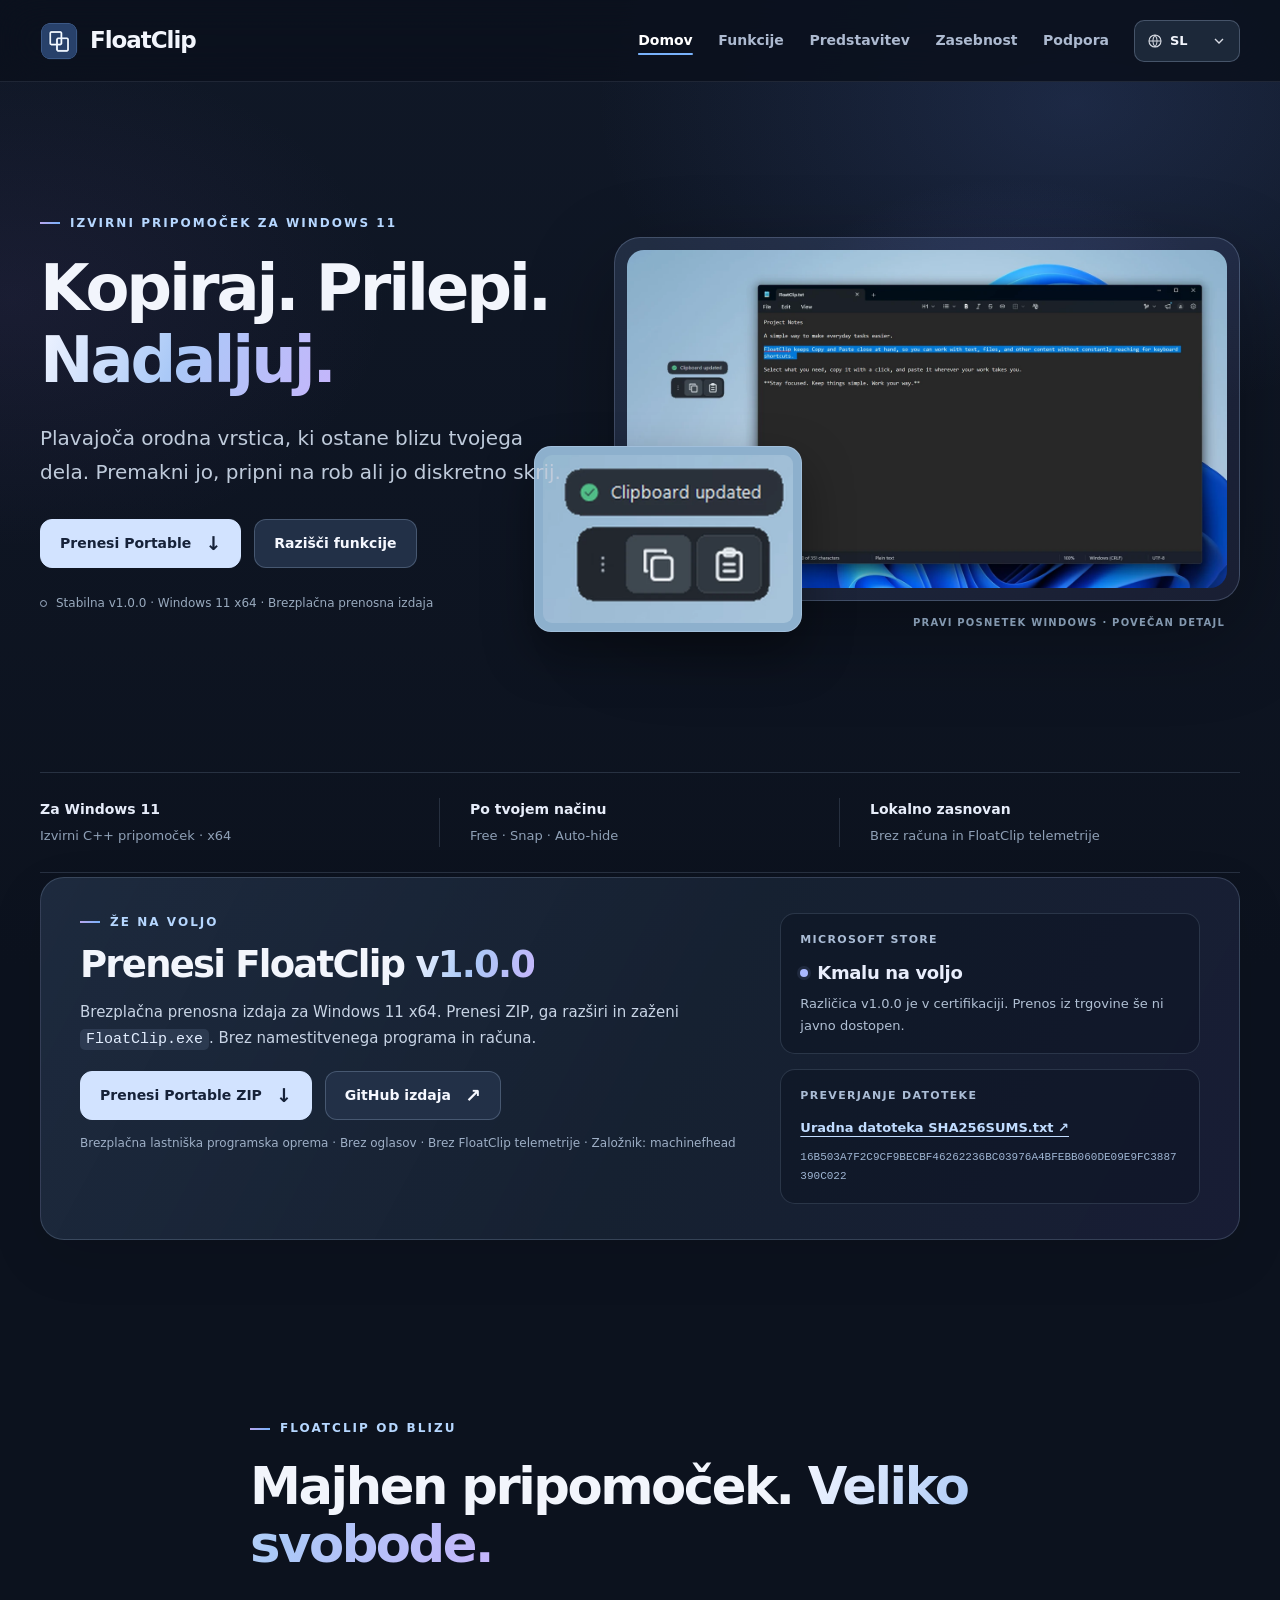
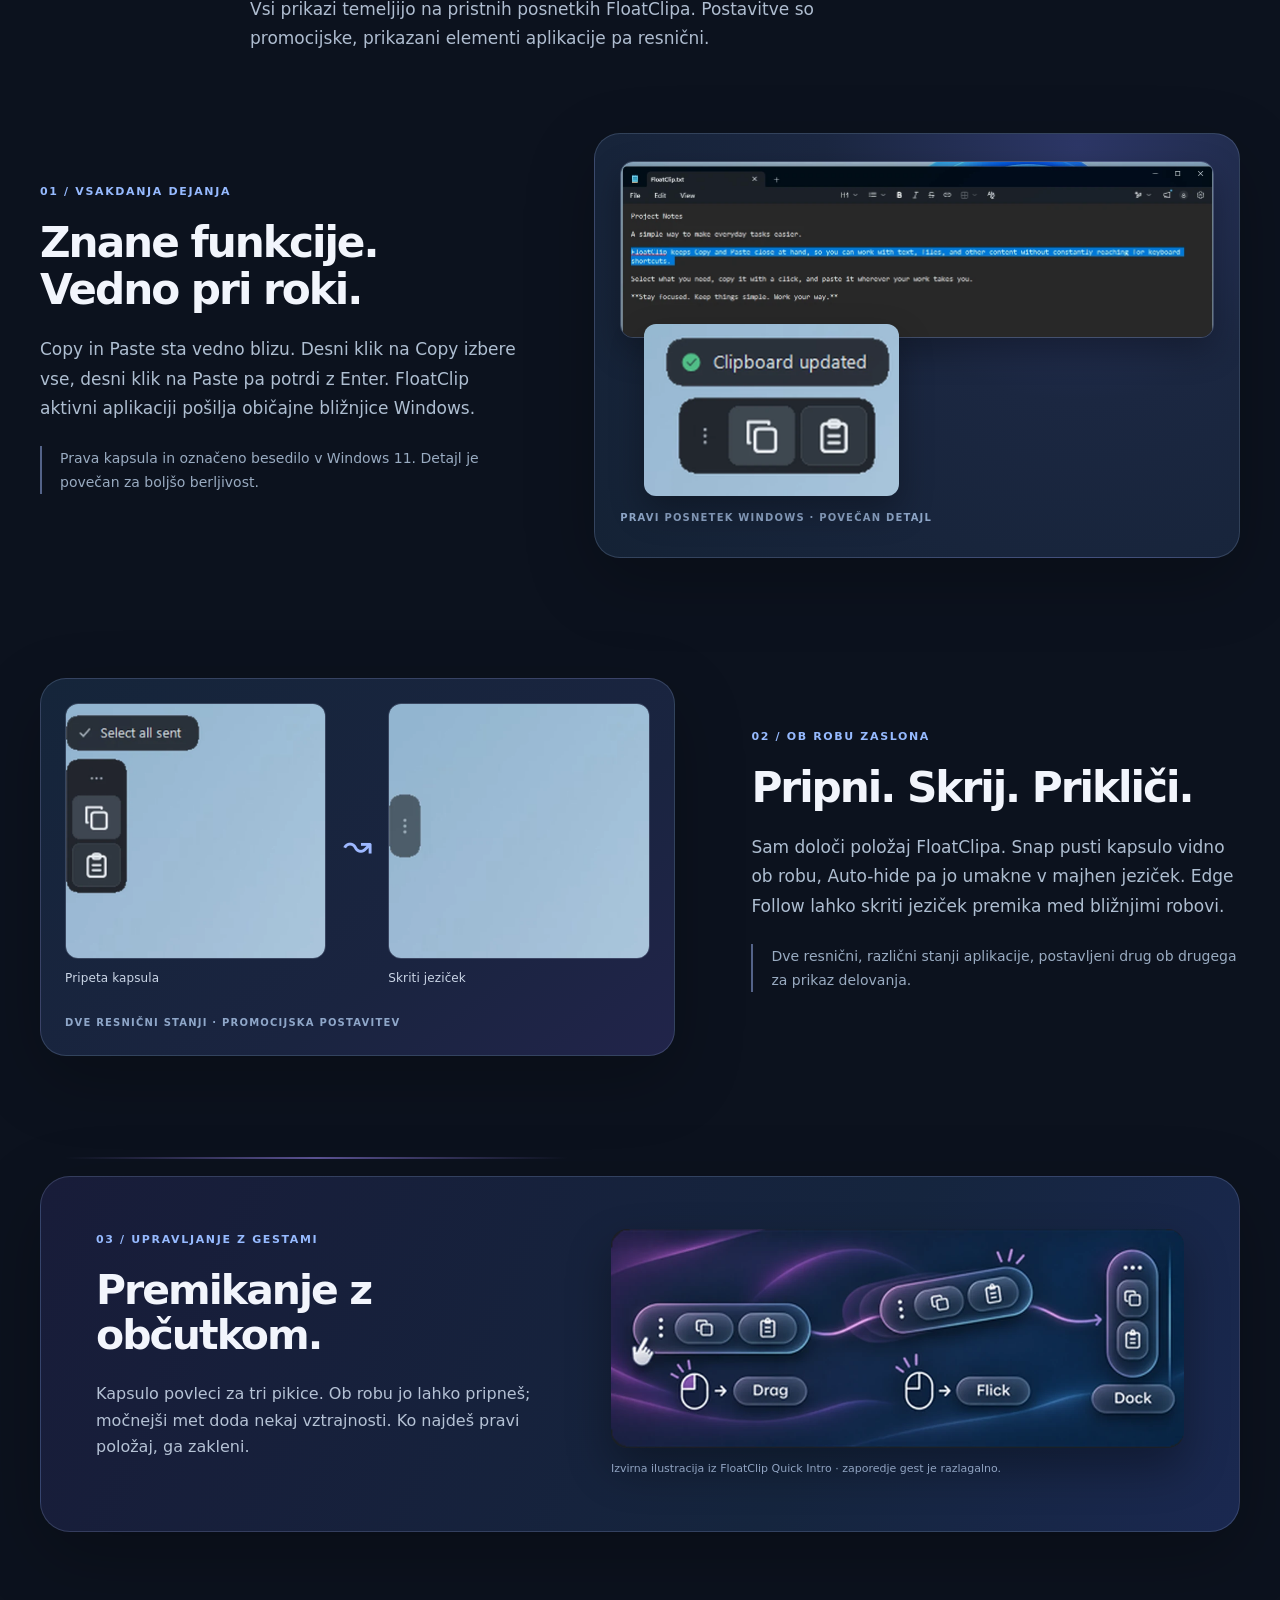
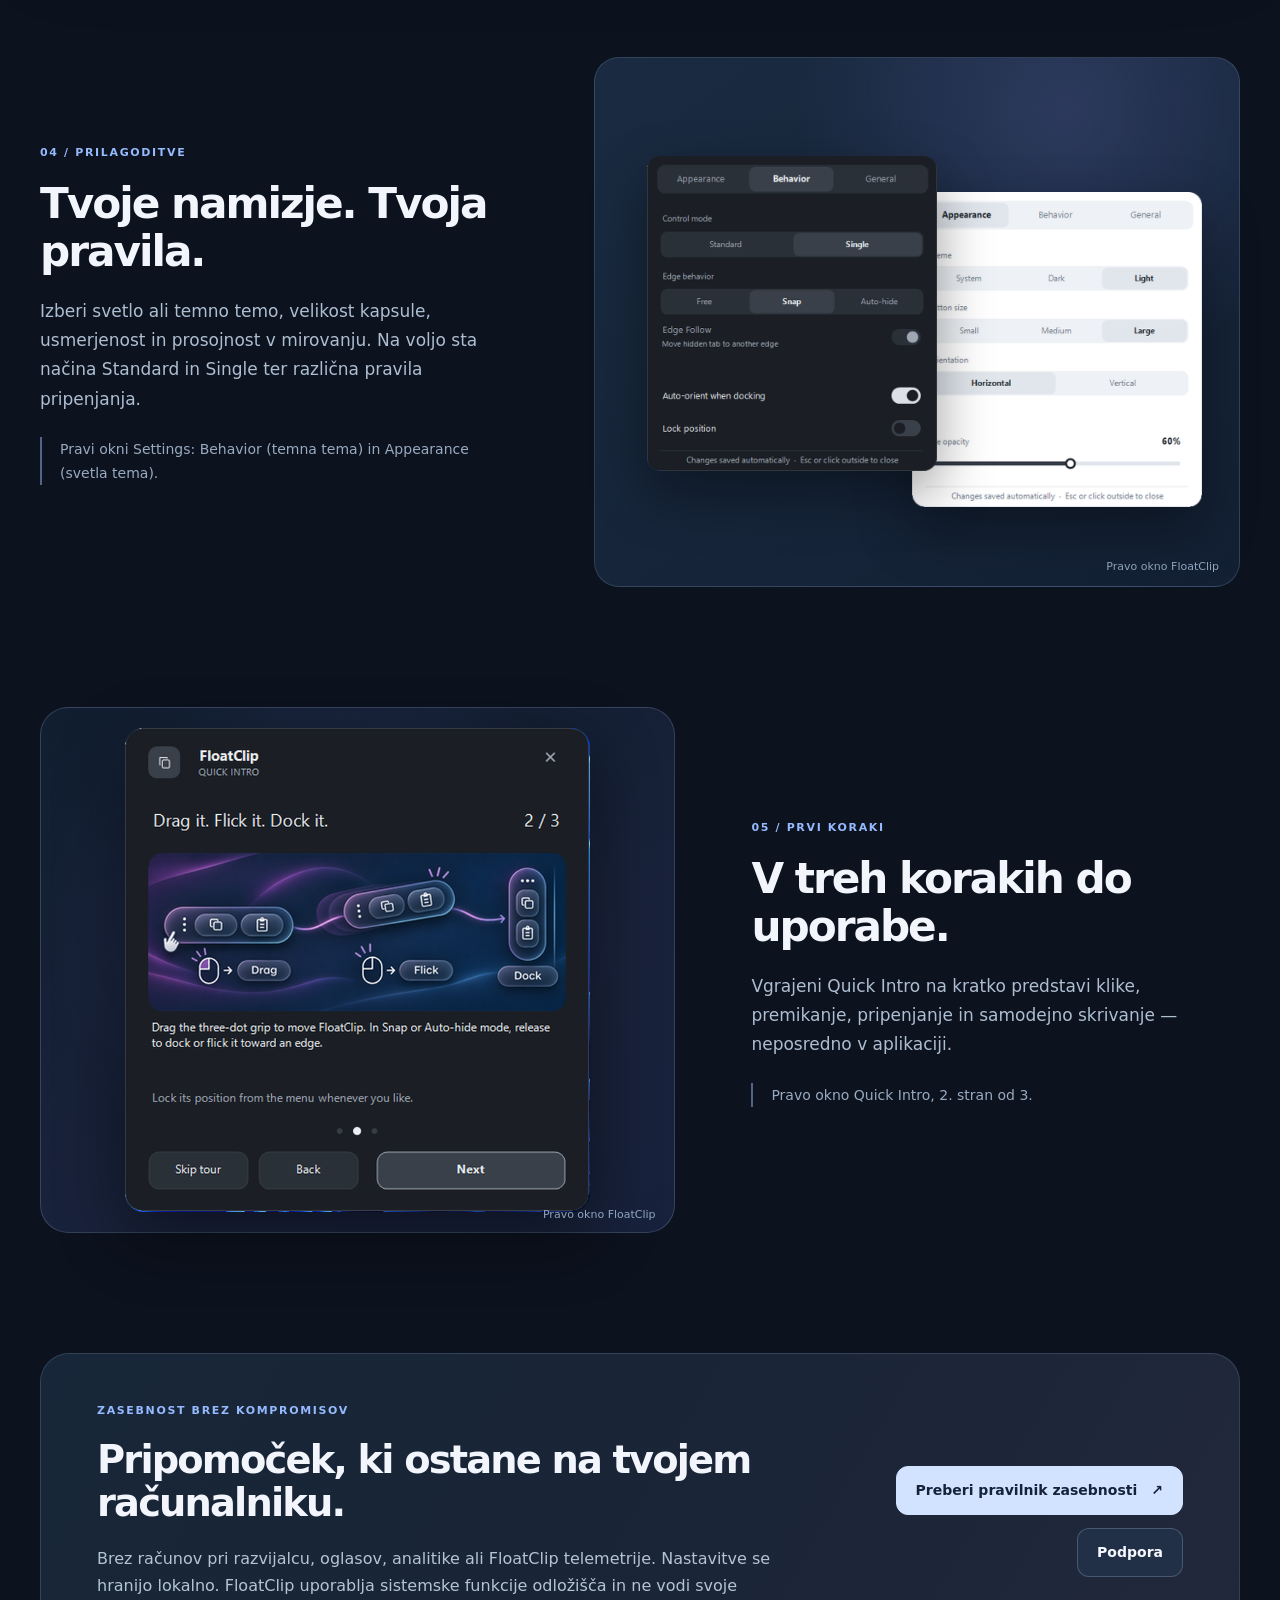
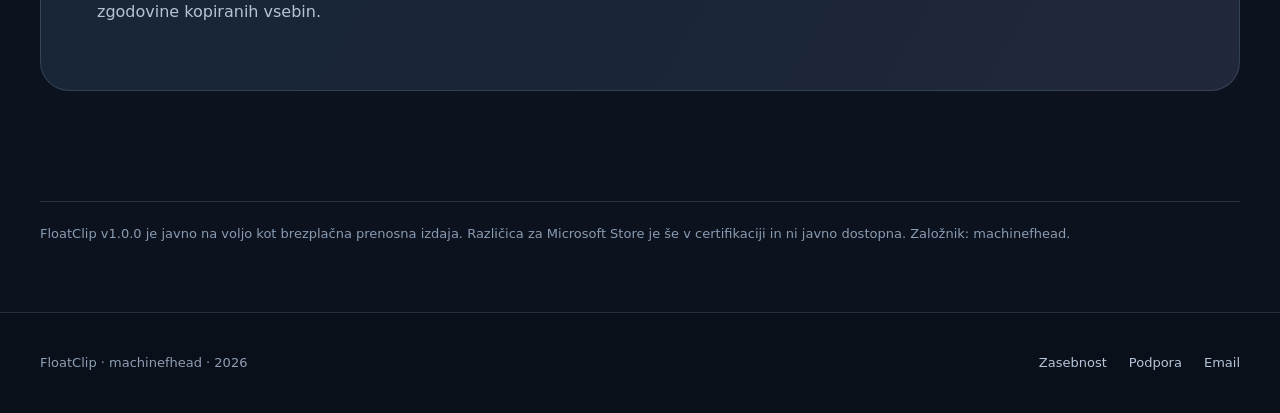
==== index-sl.html @ d3755e1e "Add files via upload" ====
<!doctype html>
<html lang="sl">
<head>
  <meta charset="utf-8">
  <meta name="viewport" content="width=device-width, initial-scale=1">
  <meta name="color-scheme" content="dark">
  <meta name="description" content="Prenesi brezplačni FloatClip Portable v1.0.0 za Windows 11 x64. Plavajoča vrstica Copy/Paste brez računa, oglasov in FloatClip telemetrije.">
  <meta name="theme-color" content="#0c121e">
  <title>FloatClip — Kopiraj in prilepi, vedno pri roki</title>
  <link rel="canonical" href="https://machinefhead.github.io/floatclip-site/index-sl.html">
  <link rel="alternate" hreflang="en" href="https://machinefhead.github.io/floatclip-site/index.html">
  <link rel="alternate" hreflang="sl" href="https://machinefhead.github.io/floatclip-site/index-sl.html">
  <link rel="alternate" hreflang="x-default" href="https://machinefhead.github.io/floatclip-site/index.html">
  <meta property="og:type" content="website">
  <meta property="og:site_name" content="FloatClip">
  <meta property="og:locale" content="sl_SI">
  <meta property="og:title" content="FloatClip — Kopiraj in prilepi, vedno pri roki">
  <meta property="og:description" content="Prenesi brezplačni FloatClip Portable v1.0.0 za Windows 11 x64. Plavajoča vrstica Copy/Paste brez računa, oglasov in FloatClip telemetrije.">
  <meta property="og:url" content="https://machinefhead.github.io/floatclip-site/index-sl.html">
  <meta property="og:image" content="https://machinefhead.github.io/floatclip-site/assets/og-floatclip.jpg">
  <meta property="og:image:width" content="1200"><meta property="og:image:height" content="630">
  <meta name="twitter:card" content="summary_large_image">
  <link rel="icon" href="assets/favicon.ico" sizes="any">
  <link rel="icon" href="assets/favicon.svg" type="image/svg+xml">
  <link rel="apple-touch-icon" href="assets/apple-touch-icon.png">
  <link rel="stylesheet" href="styles.css">
</head>
<body>
<a class="skip" href="#main">Preskoči na vsebino</a>
<header class="topbar">
  <div class="shell headbar">
    <a class="brand" href="index-sl.html" aria-label="FloatClip"><img src="assets/favicon-64.png" alt="" width="38" height="38">FloatClip</a>
    <nav class="nav-links" aria-label="Glavna navigacija">
      <a href="index-sl.html" aria-current="page">Domov</a>
      <a href="index-sl.html#features">Funkcije</a>
      <a href="index-sl.html#showcase">Predstavitev</a>
      <a href="privacy-sl.html">Zasebnost</a>
      <a href="support-sl.html">Podpora</a>
    </nav>
    <details class="language-switcher">
      <summary aria-label="Izberi jezik">
        <span class="lang-globe"><svg viewBox="0 0 24 24" fill="none" stroke="currentColor" stroke-width="1.7" aria-hidden="true"><circle cx="12" cy="12" r="9"/><path d="M3 12h18M12 3a15 15 0 0 1 0 18M12 3a15 15 0 0 0 0 18"/></svg>SL</span>
        <svg class="lang-caret" viewBox="0 0 24 24" fill="none" stroke="currentColor" stroke-width="2" aria-hidden="true"><path d="m6 9 6 6 6-6"/></svg>
      </summary>
      <div class="language-choices" aria-label="Izberi jezik">
        <a href="index.html" lang="en">English <small>EN</small></a>
        <a href="index-sl.html" lang="sl" aria-current="page">Slovenščina <small>SL</small></a>
      </div>
    </details>
  </div>
</header>

<main id="main">
  <section class="hero shell" aria-labelledby="hero-title">
    <div class="hero-copy">
      <p class="eyebrow">Izvirni pripomoček za Windows 11</p>
      <h1 id="hero-title">Kopiraj. Prilepi.<br><span>Nadaljuj.</span></h1>
      <p class="hero-lede">Plavajoča orodna vrstica, ki ostane blizu tvojega dela. Premakni jo, pripni na rob ali jo diskretno skrij.</p>
      <div class="actions"><a class="action primary" href="https://github.com/machinefhead/floatclip-releases/releases/download/v1.0.0/FloatClip_v1.0.0_Portable.zip" aria-label="Prenesi FloatClip Portable v1.0.0 ZIP z GitHuba">Prenesi Portable<span class="arrow" aria-hidden="true">↓</span></a><a class="action" href="#features">Razišči funkcije</a></div>
      <p class="release-label">Stabilna v1.0.0 · Windows 11 x64 · Brezplačna prenosna izdaja</p>
    </div>
    <figure class="hero-stage">
      <img class="hero-desktop" src="assets/desktop-real.webp" alt="Pravi zaslon Windows 11 z Beležnico, označenim besedilom in kapsulo FloatClip." width="1400" height="788" fetchpriority="high">
      <div class="zoom-detail"><img src="assets/capsule-zoom.webp" alt="Povečan izrez prave kapsule FloatClip in obvestila Clipboard updated." width="555" height="374"></div>
      <figcaption>PRAVI POSNETEK WINDOWS · POVEČAN DETAJL</figcaption>
    </figure>
  </section>
  <section class="trust-row shell" aria-label="FloatClip">
    <div class="trust-item"><strong>Za Windows 11</strong><span>Izvirni C++ pripomoček · x64</span></div>
    <div class="trust-item"><strong>Po tvojem načinu</strong><span>Free · Snap · Auto-hide</span></div>
    <div class="trust-item"><strong>Lokalno zasnovan</strong><span>Brez računa in FloatClip telemetrije</span></div>
  </section>
<section class="release-panel shell" id="download" aria-labelledby="download-title">
  <div class="release-panel-main">
    <p class="eyebrow">Že na voljo</p>
    <h2 id="download-title">Prenesi FloatClip <span>v1.0.0</span></h2>
    <p class="release-panel-lede">Brezplačna prenosna izdaja za Windows 11 x64. Prenesi ZIP, ga razširi in zaženi <code>FloatClip.exe</code>. Brez namestitvenega programa in računa.</p>
    <div class="actions"><a class="action primary" href="https://github.com/machinefhead/floatclip-releases/releases/download/v1.0.0/FloatClip_v1.0.0_Portable.zip">Prenesi Portable ZIP <span class="arrow" aria-hidden="true">↓</span></a><a class="action" href="https://github.com/machinefhead/floatclip-releases/releases/tag/v1.0.0">GitHub izdaja <span class="arrow" aria-hidden="true">↗</span></a></div>
    <p class="license-note">Brezplačna lastniška programska oprema · Brez oglasov · Brez FloatClip telemetrije · Založnik: machinefhead</p>
  </div>
  <div class="release-panel-side">
    <div class="release-status"><span class="release-status-title">Microsoft Store</span><strong><span class="status-dot" aria-hidden="true"></span>Kmalu na voljo</strong><p>Različica v1.0.0 je v certifikaciji. Prenos iz trgovine še ni javno dostopen.</p></div>
    <div class="hash-info"><span class="release-status-title">Preverjanje datoteke</span><a href="https://github.com/machinefhead/floatclip-releases/releases/download/v1.0.0/SHA256SUMS.txt">Uradna datoteka SHA256SUMS.txt ↗</a><code title="SHA-256 datoteke FloatClip_v1.0.0_Portable.zip">16B503A7F2C9CF9BECBF46262236BC03976A4BFEBB060DE09E9FC3887390C022</code></div>
  </div>
</section>
  <section class="section-head shell" id="features" aria-labelledby="features-title">
    <p class="eyebrow">FloatClip od blizu</p>
    <h2 id="features-title">Majhen pripomoček. <span>Veliko svobode.</span></h2>
    <p class="section-lede">Vsi prikazi temeljijo na pristnih posnetkih FloatClipa. Postavitve so promocijske, prikazani elementi aplikacije pa resnični.</p>
  </section>
  <div id="showcase">
    <section class="story shell" aria-labelledby="copy-title">
      <div class="story-copy"><span class="story-tag">01 / Vsakdanja dejanja</span><h2 id="copy-title">Znane funkcije. Vedno pri roki.</h2><p>Copy in Paste sta vedno blizu. Desni klik na Copy izbere vse, desni klik na Paste pa potrdi z Enter. FloatClip aktivni aplikaciji pošilja običajne bližnjice Windows.</p><p class="story-note">Prava kapsula in označeno besedilo v Windows 11. Detajl je povečan za boljšo berljivost.</p></div>
      <div class="media-panel copy-media">
        <div class="selection-frame"><img src="assets/editor-selection.webp" width="1190" height="351" loading="lazy" alt="Označeno besedilo v Beležnici kot primer uporabe FloatClipa."></div>
        <div class="copy-detail"><img src="assets/capsule-zoom.webp" width="555" height="374" loading="lazy" alt="Povečan izrez prave kapsule FloatClip in obvestila Clipboard updated."></div>
        <span class="media-hint">PRAVI POSNETEK WINDOWS · POVEČAN DETAJL</span>
      </div>
    </section>
    <section class="story reverse shell edge-story" aria-labelledby="edge-title">
      <div class="story-copy"><span class="story-tag">02 / Ob robu zaslona</span><h2 id="edge-title">Pripni. Skrij. Prikliči.</h2><p>Sam določi položaj FloatClipa. Snap pusti kapsulo vidno ob robu, Auto-hide pa jo umakne v majhen jeziček. Edge Follow lahko skriti jeziček premika med bližnjimi robovi.</p><p class="story-note">Dve resnični, različni stanji aplikacije, postavljeni drug ob drugega za prikaz delovanja.</p></div>
      <div class="media-panel edge-panel">
        <div class="edge-state-row">
          <figure class="edge-state"><img src="assets/docked-state.webp" alt="Prava navpična kapsula FloatClip, pripeta na levi rob zaslona." width="620" height="608" loading="lazy"><figcaption>Pripeta kapsula</figcaption></figure>
          <div class="edge-arrow" aria-hidden="true">↝</div>
          <figure class="edge-state"><img src="assets/hidden-state.webp" alt="Resnični skriti jeziček FloatClip s tremi pikicami ob levem robu." width="620" height="608" loading="lazy"><figcaption>Skriti jeziček</figcaption></figure>
        </div>
        <span class="media-hint">DVE RESNIČNI STANJI · PROMOCIJSKA POSTAVITEV</span>
      </div>
    </section>
    <section class="gesture-band shell" aria-labelledby="motion-title">
      <div><span class="story-tag">03 / Upravljanje z gestami</span><h2 id="motion-title">Premikanje z občutkom.</h2><p>Kapsulo povleci za tri pikice. Ob robu jo lahko pripneš; močnejši met doda nekaj vztrajnosti. Ko najdeš pravi položaj, ga zakleni.</p></div>
      <figure class="gesture-visual"><img src="assets/gesture-real.webp" alt="Vgrajena ilustracija Quick Intro s prikazom Drag, Flick in Dock." width="1040" height="398" loading="lazy"><figcaption>Izvirna ilustracija iz FloatClip Quick Intro · zaporedje gest je razlagalno.</figcaption></figure>
    </section>
    <section class="story shell" aria-labelledby="settings-title">
      <div class="story-copy"><span class="story-tag">04 / Prilagoditve</span><h2 id="settings-title">Tvoje namizje. Tvoja pravila.</h2><p>Izberi svetlo ali temno temo, velikost kapsule, usmerjenost in prosojnost v mirovanju. Na voljo sta načina Standard in Single ter različna pravila pripenjanja.</p><p class="story-note">Pravi okni Settings: Behavior (temna tema) in Appearance (svetla tema).</p></div>
      <div class="settings-stage">
        <img class="settings-dark" src="assets/settings-behavior.webp" alt="Resnično temno okno Settings, zavihek Behavior in izbran Snap." width="680" height="739" loading="lazy">
        <img class="settings-light" src="assets/settings-appearance.webp" alt="Resnično svetlo okno Settings, zavihek Appearance." width="680" height="739" loading="lazy">
        <span class="real-caption">Pravo okno FloatClip</span>
      </div>
    </section>
    <section class="story reverse shell" aria-labelledby="intro-title">
      <div class="story-copy"><span class="story-tag">05 / Prvi koraki</span><h2 id="intro-title">V treh korakih do uporabe.</h2><p>Vgrajeni Quick Intro na kratko predstavi klike, premikanje, pripenjanje in samodejno skrivanje — neposredno v aplikaciji.</p><p class="story-note">Pravo okno Quick Intro, 2. stran od 3.</p></div>
      <div class="intro-stage"><img src="assets/intro-dialog.webp" alt="Resnično okno Quick Intro s prikazom Drag, Flick in Dock." width="760" height="792" loading="lazy"><span class="real-caption">Pravo okno FloatClip</span></div>
    </section>
  </div>
  <section class="privacy-panel shell" aria-labelledby="privacy-title">
    <div><span class="story-tag">Zasebnost brez kompromisov</span><h2 id="privacy-title">Pripomoček, ki ostane na tvojem računalniku.</h2><p>Brez računov pri razvijalcu, oglasov, analitike ali FloatClip telemetrije. Nastavitve se hranijo lokalno. FloatClip uporablja sistemske funkcije odložišča in ne vodi svoje zgodovine kopiranih vsebin.</p></div>
    <div class="actions"><a class="action primary" href="privacy-sl.html">Preberi pravilnik zasebnosti<span aria-hidden="true">↗</span></a><a class="action" href="support-sl.html">Podpora</a></div>
  </section>
  <p class="release-note shell">FloatClip v1.0.0 je javno na voljo kot brezplačna prenosna izdaja. Različica za Microsoft Store je še v certifikaciji in ni javno dostopna. Založnik: machinefhead.</p>
</main><footer class="footer"><div class="shell footer-inner"><span>FloatClip · machinefhead · 2026</span><nav class="footer-links" aria-label="Povezave v nogi"><a href="privacy-sl.html">Zasebnost</a><a href="support-sl.html">Podpora</a><a href="mailto:floatclip.support@proton.me">Email</a></nav></div></footer>
</body></html>
---- styles.css ----
/* FloatClip — standalone static site. Local assets only, no framework, cookies or telemetry. */
:root {
  color-scheme: dark;
  --base:#0c121e; --base2:#111a29; --panel:#172231; --panel2:#1d2a3a;
  --text:#f2f5fc; --muted:#aab8ca; --dim:#7f91aa; --line:rgba(174,196,228,.17);
  --ice:#b6d7ff; --blue:#79b2fb; --violet:#b8a6ed; --content:1200px;
  font-family: "Segoe UI", Inter, system-ui, -apple-system, BlinkMacSystemFont, sans-serif;
}
*,*::before,*::after {box-sizing:border-box}
html {scroll-behavior:smooth; scroll-padding-top:112px}
body {margin:0;min-width:320px; background:var(--base);color:var(--text);font-size:16px;line-height:1.65;-webkit-font-smoothing:antialiased}
body::before {content:"";position:absolute;pointer-events:none;top:0;left:0;right:0;height:1150px;z-index:-1;
  background:radial-gradient(ellipse 52% 38% at 84% 9%,rgba(81,112,192,.20),transparent 72%),radial-gradient(ellipse 42% 31% at 1% 26%,rgba(104,77,153,.12),transparent 70%),linear-gradient(#101827,#0c121e 84%)}
a {color:inherit;text-underline-offset:4px}
a:hover{color:#dce9ff}
button,summary {font:inherit}
button:focus-visible,a:focus-visible,summary:focus-visible{outline:3px solid var(--blue);outline-offset:4px;border-radius:8px}
img {display:block;max-width:100%;height:auto}
figure,p,h1,h2,h3{margin-top:0}
.shell{width:min(var(--content),calc(100% - 64px));margin-inline:auto}
.skip{position:fixed;left:14px;top:-120px;z-index:100;background:#e3efff;color:#112033;padding:11px 16px;border-radius:10px}
.skip:focus{top:12px}
.topbar{position:sticky;top:0;z-index:30;border-bottom:1px solid rgba(180,197,220,.12);background:rgba(11,17,29,.88);backdrop-filter:blur(22px);-webkit-backdrop-filter:blur(22px)}
.headbar{min-height:81px;display:grid;grid-template-columns:auto 1fr auto;gap:25px;align-items:center}
.brand{display:inline-flex;align-items:center;gap:12px;font-size:23px;letter-spacing:-.045em;font-weight:750;text-decoration:none;white-space:nowrap}
.brand img{width:38px;height:38px}
.nav-links{display:flex;flex-wrap:wrap;gap:clamp(12px,2vw,29px);align-items:center;justify-content:flex-end}
.nav-links a{font-size:14px;font-weight:600;text-decoration:none;color:#adbad0;white-space:nowrap;transition:color .18s}
.nav-links a:hover,.nav-links a[aria-current="page"]{color:#fff}
.nav-links a[aria-current="page"]{text-decoration:underline;text-decoration-color:var(--blue);text-decoration-thickness:2px;text-underline-offset:8px}
.language-switcher{position:relative;justify-self:end;min-width:106px}
.language-switcher summary{list-style:none;cursor:pointer;display:flex;gap:12px;align-items:center;justify-content:space-between;padding:9px 12px;border:1px solid rgba(179,199,228,.28);border-radius:10px;background:#1c2839;font-size:13px;font-weight:730;line-height:1.2;min-height:42px}
.language-switcher summary::-webkit-details-marker{display:none}
.language-switcher summary::marker{content:""}
.lang-globe{display:inline-flex;align-items:center;gap:7px}
.lang-globe svg,.lang-caret{width:16px;height:16px;flex:none;opacity:.88}
.lang-caret{transition:transform .18s}
.language-switcher[open] .lang-caret{transform:rotate(180deg)}
.language-choices{position:absolute;right:0;top:calc(100% + 8px);width:190px;border:1px solid #415570;background:#172232;border-radius:13px;padding:6px;box-shadow:0 18px 50px rgba(0,0,0,.45)}
.language-choices a{display:flex;align-items:center;justify-content:space-between;text-decoration:none;font-weight:630;font-size:14px;padding:11px 12px;color:#dde7f5;border-radius:8px}
.language-choices a:hover,.language-choices a[aria-current="page"]{background:#2a3c54}
.language-choices small{color:#aebed6;font-size:11px}
.eyebrow{font-size:12px;font-weight:780;letter-spacing:.17em;text-transform:uppercase;color:var(--ice);line-height:1.5;margin-bottom:21px}
.eyebrow::before{content:"";width:20px;height:2px;background:linear-gradient(90deg,var(--violet),var(--blue));display:inline-block;vertical-align:middle;margin-right:10px}
.hero{min-height:690px;display:grid;grid-template-columns:minmax(0,.91fr) minmax(0,1.09fr);align-items:center;gap:clamp(24px,4vw,67px);padding-top:84px;padding-bottom:100px}
.hero-copy{position:relative;z-index:1}
h1,h2,h3{line-height:1.12;letter-spacing:-.048em}
h1{font-size:clamp(48px,5vw,79px);font-weight:760;margin-bottom:26px}
h1 span,h2 span,.gradient-word{background:linear-gradient(112deg,#f0f4ff 0%,#aac9f7 46%,#c5b5fb 100%);-webkit-background-clip:text;background-clip:text;color:transparent}
.hero-lede{font-size:clamp(17px,1.6vw,20px);color:#bfcbdb;max-width:550px;line-height:1.69;margin-bottom:29px}
.actions{display:flex;align-items:center;gap:13px;flex-wrap:wrap;margin-bottom:26px}
.action{border:1px solid rgba(164,189,223,.28);border-radius:12px;background:#223047;color:#f6f8ff;padding:12px 19px;min-height:49px;text-decoration:none;font-size:14px;font-weight:720;display:inline-flex;align-items:center;gap:14px;transition:transform .2s,background .2s,border-color .2s}
.action:hover{transform:translateY(-2px);border-color:#9cbae2;background:#2a3b54}
.action.primary{background:#d2e3ff;color:#162239;border-color:#d2e3ff}
.action.primary:hover{background:#edf4ff;color:#162239}
.action .arrow{font-size:19px;line-height:1}
.release-label{font-size:12px;color:#99aabe;display:flex;align-items:center;gap:9px;line-height:1.5}
.release-label::before{content:"";width:7px;height:7px;border:1.5px solid #a1b2c9;border-radius:50%;flex:none}
.hero-stage{margin:0;position:relative;border-radius:26px;padding:12px;background:linear-gradient(130deg,rgba(126,160,221,.17),rgba(94,91,154,.15));border:1px solid rgba(170,193,232,.25);box-shadow:0 32px 90px rgba(0,0,0,.32)}
.hero-stage::before{content:"";position:absolute;inset:-64px 0 25% 25%;background:radial-gradient(ellipse,rgba(91,106,195,.20),transparent 69%);z-index:-1;pointer-events:none}
.hero-desktop{border-radius:17px;width:100%;aspect-ratio:16/9;object-fit:cover}
.zoom-detail{position:absolute;left:-13%;bottom:-9%;width:min(43%,275px);border:1px solid rgba(197,217,242,.35);background:#8db0cd;border-radius:17px;padding:8px;box-shadow:0 21px 50px rgba(0,0,0,.39)}
.zoom-detail img{width:100%;border-radius:9px}
.hero-stage figcaption{position:absolute;right:14px;bottom:-32px;text-transform:uppercase;letter-spacing:.12em;color:#8398af;font-size:10px;font-weight:720;text-align:right}
.trust-row{border-block:1px solid var(--line);display:grid;grid-template-columns:repeat(3,minmax(0,1fr));padding-block:25px;gap:0}
.trust-item{padding-inline:30px;border-right:1px solid var(--line);display:flex;flex-direction:column;gap:4px}
.trust-item:first-child{padding-left:0}.trust-item:last-child{border-right:0}
.trust-item strong{font-size:14px;font-weight:720;color:#e7edfa}
.trust-item span{font-size:13px;color:#8fa0b6}
.section-head{padding-top:145px;padding-bottom:45px;max-width:780px}
h2{font-size:clamp(36px,4vw,57px);margin-bottom:22px;font-weight:740}
.section-lede{font-size:17px;color:#afbdd0;max-width:670px;line-height:1.72;margin-bottom:0}
.story{display:grid;grid-template-columns:.85fr 1.15fr;align-items:center;gap:clamp(28px,6vw,93px);margin:35px auto 120px}
.story.reverse{grid-template-columns:1.13fr .87fr}
.story.reverse .story-copy{order:2}
.story-copy{max-width:510px}
.story-copy h2{font-size:clamp(34px,3.3vw,48px)}
.story-copy p{color:#aebed1;font-size:17px;line-height:1.72}
.story-tag{font-size:11px;letter-spacing:.15em;font-weight:780;text-transform:uppercase;color:#96baff;display:block;margin-bottom:18px}
.story-note{margin-top:23px;border-left:2px solid rgba(155,179,243,.5);padding-left:18px;font-size:14px!important;color:#99abc1!important}
.media-panel{position:relative;border:1px solid rgba(167,190,228,.20);border-radius:26px;overflow:hidden;background:radial-gradient(circle at 75% 3%,#2d3767 0,#1b2741 40%,#142235 100%);box-shadow:0 23px 70px rgba(0,0,0,.23)}
.copy-media{padding:27px 25px 30px;min-height:345px}
.copy-media .selection-frame{border-radius:13px;overflow:hidden;border:1px solid rgba(198,213,240,.22);box-shadow:0 13px 33px rgba(0,0,0,.30)}
.copy-media .selection-frame img{width:100%}
.copy-media .copy-detail{position:relative;width:43%;margin-top:-14px;margin-left:4%;border-radius:12px;overflow:hidden;box-shadow:0 15px 34px rgba(0,0,0,.30)}
.media-hint{display:block;color:#8fa7c9;text-transform:uppercase;letter-spacing:.12em;font-size:10px;font-weight:760;margin-top:14px}
.edge-story{margin-top:90px}
.edge-panel{padding:24px;background:linear-gradient(143deg,#15253a,#1a2440 65%,#21244a)}
.edge-state-row{display:grid;grid-template-columns:1fr 44px 1fr;align-items:center;gap:9px}
.edge-state{margin:0;min-width:0}
.edge-state img{border:1px solid rgba(188,206,233,.2);border-radius:13px;width:100%}
.edge-state figcaption{padding-top:10px;color:#cbd6e7;font-size:12px;letter-spacing:.01em}
.edge-arrow{color:#9db8ff;font-size:35px;font-weight:300;text-align:center}
.edge-panel .media-hint{margin-bottom:0;margin-top:26px}
.gesture-band{position:relative;display:grid;grid-template-columns:.9fr 1.1fr;gap:46px;align-items:center;padding:52px 55px;border-radius:30px;background:linear-gradient(115deg,#181c39,#15253e 65%,#1a2850);border:1px solid rgba(154,173,219,.22);box-shadow:0 24px 75px rgba(0,0,0,.24);margin-block:60px 125px}
.gesture-band:before{content:"";position:absolute;top:-20px;left:24px;width:42%;height:2px;background:linear-gradient(90deg,transparent,#9b86f0,transparent);opacity:.55}
.gesture-band h2{font-size:clamp(34px,3.2vw,45px)}
.gesture-band p{color:#b5c2d5;font-size:16px}
.gesture-visual{margin:0}
.gesture-visual img{width:100%;border-radius:16px;box-shadow:0 20px 45px rgba(0,0,0,.32)}
.gesture-visual figcaption{font-size:11px;color:#90a3c1;margin-top:12px}
.settings-stage{min-height:530px;position:relative;display:flex;justify-content:center;align-items:center;gap:0;padding:35px 18px 20px;border-radius:25px;background:radial-gradient(circle at 73% 10%,rgba(112,117,202,.24),transparent 40%),linear-gradient(145deg,#1a2b41,#132034);border:1px solid rgba(157,185,225,.2)}
.settings-stage img{width:48%;max-width:290px;filter:drop-shadow(0 23px 27px rgba(0,0,0,.38))}
.settings-stage .settings-dark{transform:translateX(20px) translateY(-16px);z-index:2}
.settings-stage .settings-light{transform:translateX(-5px) translateY(20px);z-index:1}
.settings-stage .real-caption{position:absolute;bottom:9px;right:20px;font-size:11px;color:#94a7bf}
.intro-stage{border:1px solid rgba(169,188,228,.22);border-radius:28px;display:flex;justify-content:center;align-items:center;padding:20px;min-height:460px;position:relative;background:radial-gradient(circle at 46% 41%,rgba(81,90,171,.27),transparent 62%),linear-gradient(155deg,#111e30,#19223b 65%,#17213b)}
.intro-stage img{width:min(100%,465px);filter:drop-shadow(0 22px 34px rgba(0,0,0,.46))}
.intro-stage .real-caption{position:absolute;bottom:8px;right:18px;color:#8fa5c1;font-size:11px}
.privacy-panel{margin-block:10px 110px;padding:48px 56px;border-radius:29px;border:1px solid var(--line);background:linear-gradient(120deg,#172638,#1a2537 55%,#22283c);display:grid;grid-template-columns:1.35fr .65fr;gap:36px;align-items:center}
.privacy-panel h2{font-size:clamp(31px,3vw,46px)}
.privacy-panel p{color:#b5c4d5;font-size:16px;max-width:690px}
.privacy-panel .actions{justify-content:flex-end;margin:0}
.release-note{border-top:1px solid var(--line);padding:21px 0 55px;color:#899cb2;font-size:13px}
.footer{border-top:1px solid var(--line);background:#0a101a}
.footer-inner{min-height:100px;display:flex;align-items:center;justify-content:space-between;gap:18px;flex-wrap:wrap;color:#8e9fb4;font-size:13px}
.footer-links{display:flex;gap:22px;flex-wrap:wrap}
.footer a{text-decoration:none;color:#b6c5d9}
/* Legal and support pages use exactly the same visual system as the homepage. */
.subpage-hero{padding:90px 0 35px;max-width:850px}
.subpage-hero h1{font-size:clamp(45px,5.1vw,67px);margin-bottom:16px}
.subpage-lede{font-size:19px;color:#b7c6d9;max-width:710px}
.meta-line{font-size:13px;color:#91a7c0}
.prose-wrap{padding-bottom:112px}
.prose{max-width:820px;border:1px solid var(--line);border-radius:26px;background:linear-gradient(150deg,#162233,#111b2a);padding:clamp(25px,4.6vw,58px);box-shadow:0 26px 70px rgba(0,0,0,.14)}
.prose h2{font-size:25px;letter-spacing:-.035em;margin-top:38px;margin-bottom:11px;color:#f3f6fc}
.prose h2:first-child{margin-top:0}
.prose p,.prose li{font-size:15.5px;color:#b8c7d9;line-height:1.85;margin-bottom:17px}
.prose a{color:#b5d6ff}
.prose code{white-space:normal;overflow-wrap:anywhere;padding:2px 5px;border-radius:4px;background:#25364c;color:#e2eaf8}
.contact-card{margin-bottom:33px;border:1px solid rgba(165,194,234,.28);border-radius:20px;padding:25px 28px;background:#202f46}
.contact-card .small{color:#96adc9;font-size:13px;margin:0 0 6px}
.contact-card a{font-size:clamp(17px,2.3vw,22px);font-weight:720;overflow-wrap:anywhere}
.contact-card p:last-child{margin-bottom:0}
@media(max-width:1020px){
  .shell{width:min(var(--content),calc(100% - 44px))}
  .headbar{gap:17px}
  .nav-links{gap:14px}
  .hero{grid-template-columns:1fr 1fr;gap:30px;min-height:570px}
  .hero h1{font-size:clamp(45px,5.6vw,65px)}
  .story{gap:34px}
  .story.reverse{grid-template-columns:1fr 1fr}
  .settings-stage{min-height:430px}
  .gesture-band{padding:35px;gap:25px}
}
@media(max-width:720px){
  html{scroll-padding-top:136px}
  .shell{width:calc(100% - 36px)}
  .headbar{grid-template-columns:1fr auto;grid-template-areas:"brand language" "links links";gap:8px;min-height:100px;padding:12px 0}
  .brand{grid-area:brand;font-size:21px}.brand img{width:35px;height:35px}
  .language-switcher{grid-area:language}
  .nav-links{grid-area:links;justify-content:flex-start;gap:10px 17px;padding-top:7px;padding-bottom:6px}
  .nav-links a{font-size:13px}
  .hero{grid-template-columns:1fr;gap:45px;padding-top:63px;padding-bottom:108px;min-height:0}
  .hero-copy{max-width:570px}
  h1{font-size:clamp(45px,8.4vw,65px)}
  .hero-lede{font-size:17px}
  .hero-stage{margin-left:6%;margin-right:0}
  .zoom-detail{left:-5%;bottom:-11%;width:48%}
  .hero-stage figcaption{display:none}
  .trust-row{grid-template-columns:1fr;gap:0;padding-block:0}
  .trust-item,.trust-item:first-child{padding:15px 2px;border-right:0;border-bottom:1px solid var(--line)}
  .trust-item:last-child{border-bottom:0}
  .section-head{padding-top:90px;padding-bottom:15px}
  .story,.story.reverse{grid-template-columns:1fr;gap:22px;margin:36px auto 86px}
  .story.reverse .story-copy{order:0}
  .story-copy h2{font-size:clamp(34px,7.2vw,45px)}
  .story-copy p{font-size:16px}
  .copy-media{padding:18px 16px 23px;min-height:0}
  .edge-state-row{grid-template-columns:1fr;gap:12px}
  .edge-arrow{transform:rotate(90deg)}
  .edge-state{width:min(100%,380px);margin-inline:auto}
  .gesture-band{grid-template-columns:1fr;gap:20px;padding:30px 20px;margin-bottom:85px}
  .gesture-band h2{font-size:36px}
  .settings-stage{min-height:0;flex-direction:column;gap:13px;padding:25px 12px 38px}
  .settings-stage img{width:min(96%,340px);max-width:340px}
  .settings-stage .settings-dark,.settings-stage .settings-light{transform:none}
  .intro-stage{min-height:390px;padding:20px}
  .intro-stage img{width:min(100%,410px)}
  .privacy-panel{grid-template-columns:1fr;gap:22px;padding:31px 25px;margin-bottom:78px}
  .privacy-panel .actions{justify-content:flex-start}
  .footer-inner{padding-block:26px;align-items:flex-start;flex-direction:column;gap:12px}
  .subpage-hero{padding-top:62px}
}
@media(max-width:420px){
  .shell{width:calc(100% - 28px)}
  .nav-links{column-gap:15px;row-gap:5px}
  .hero{padding-top:45px}
  h1{font-size:43px}
  .hero-stage{margin-left:1%;border-radius:18px;padding:8px}
  .hero-desktop{border-radius:11px}
  .zoom-detail{width:47%;bottom:-13%;left:-3%;padding:5px;border-radius:11px}
  .hero-stage figcaption{bottom:-28px}
  .edge-panel{padding:17px}
  .edge-state-row{gap:8px;grid-template-columns:1fr}
  .edge-arrow{font-size:25px;transform:rotate(90deg)}
  .edge-state figcaption{font-size:11px}
  .settings-stage{min-height:0}
  .settings-stage .real-caption{font-size:10px}
  .intro-stage{min-height:315px}
  .prose{padding:24px 21px;border-radius:18px}
  .subpage-hero h1{font-size:42px}
}
@media(prefers-reduced-motion:reduce){html{scroll-behavior:auto}*,*::before,*::after{transition-duration:.01ms!important;animation-duration:.01ms!important}}

/* Stable v1.0.0 release information; the Store state is intentionally not a link. */
.release-panel{margin-top:4px;margin-bottom:34px;display:grid;grid-template-columns:minmax(0,1.23fr) minmax(275px,.77fr);gap:30px;align-items:start;padding:35px 39px;border:1px solid rgba(173,198,230,.20);border-radius:24px;background:linear-gradient(118deg,rgba(43,61,87,.56),rgba(23,34,51,.94) 52%,rgba(25,30,54,.95));box-shadow:0 19px 53px rgba(0,0,0,.10)}
.release-panel .eyebrow{margin-bottom:13px}
.release-panel h2{font-size:clamp(26px,3vw,37px);margin-bottom:14px}
.release-panel-lede{color:#c8d4e5;font-size:15px;line-height:1.74;max-width:620px;margin-bottom:18px}
.release-panel-lede code{color:#e3eeff;background:rgba(150,171,210,.14);padding:2px 6px;border-radius:5px}
.release-panel .actions{margin-bottom:14px}
.license-note{color:#9eafc6;font-size:12px;line-height:1.6;margin:0}
.release-panel-side{display:grid;gap:15px}
.release-status,.hash-info{border:1px solid rgba(172,193,222,.17);border-radius:15px;background:rgba(11,18,30,.43);padding:17px 19px;min-width:0}
.release-status-title{font-weight:720;color:#abbdd6;font-size:11px;letter-spacing:.12em;text-transform:uppercase;display:block;margin-bottom:9px}
.release-status strong{display:flex;align-items:center;gap:9px;color:#e9eefc;font-size:18px;letter-spacing:-.02em;margin-bottom:6px}
.status-dot{width:8px;height:8px;flex:none;border-radius:50%;background:#a9b8ff;box-shadow:0 0 0 3px rgba(169,184,255,.10)}
.release-status p{font-size:13px;line-height:1.65;color:#b1c0d4;margin:0}
.hash-info a{font-size:13px;font-weight:650;color:#c1dcff;display:inline-block;margin-bottom:9px}
.hash-info code{display:block;overflow-wrap:anywhere;word-break:break-all;color:#9eb4d2;font:11px/1.75 ui-monospace,SFMono-Regular,Consolas,monospace}
@media (max-width:850px){.release-panel{grid-template-columns:minmax(0,1fr);padding:25px 26px}.release-panel-side{grid-template-columns:repeat(2,minmax(0,1fr))}}
@media (max-width:620px){.release-panel{padding:23px 18px;gap:20px}.release-panel-side{grid-template-columns:minmax(0,1fr)}.release-panel .action{min-width:0}.release-panel .actions{gap:10px}.release-panel h2{font-size:29px}}
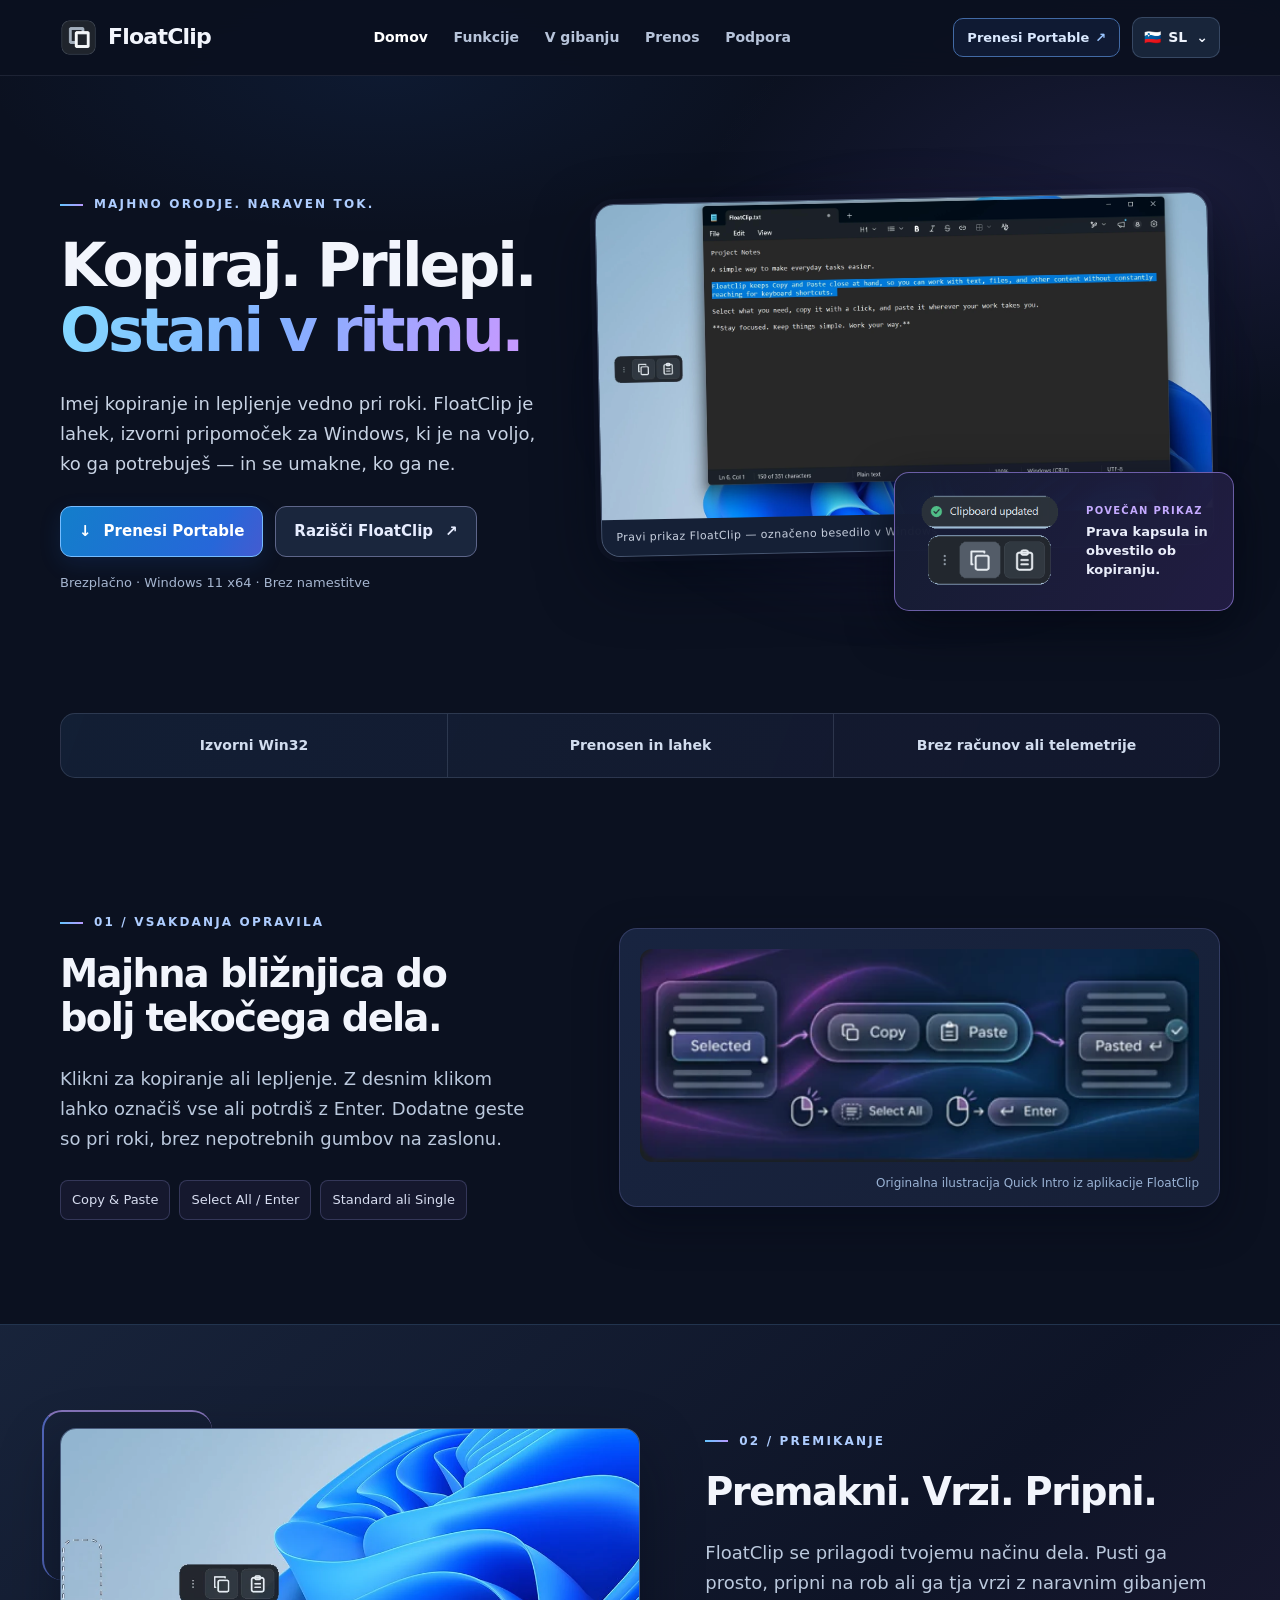
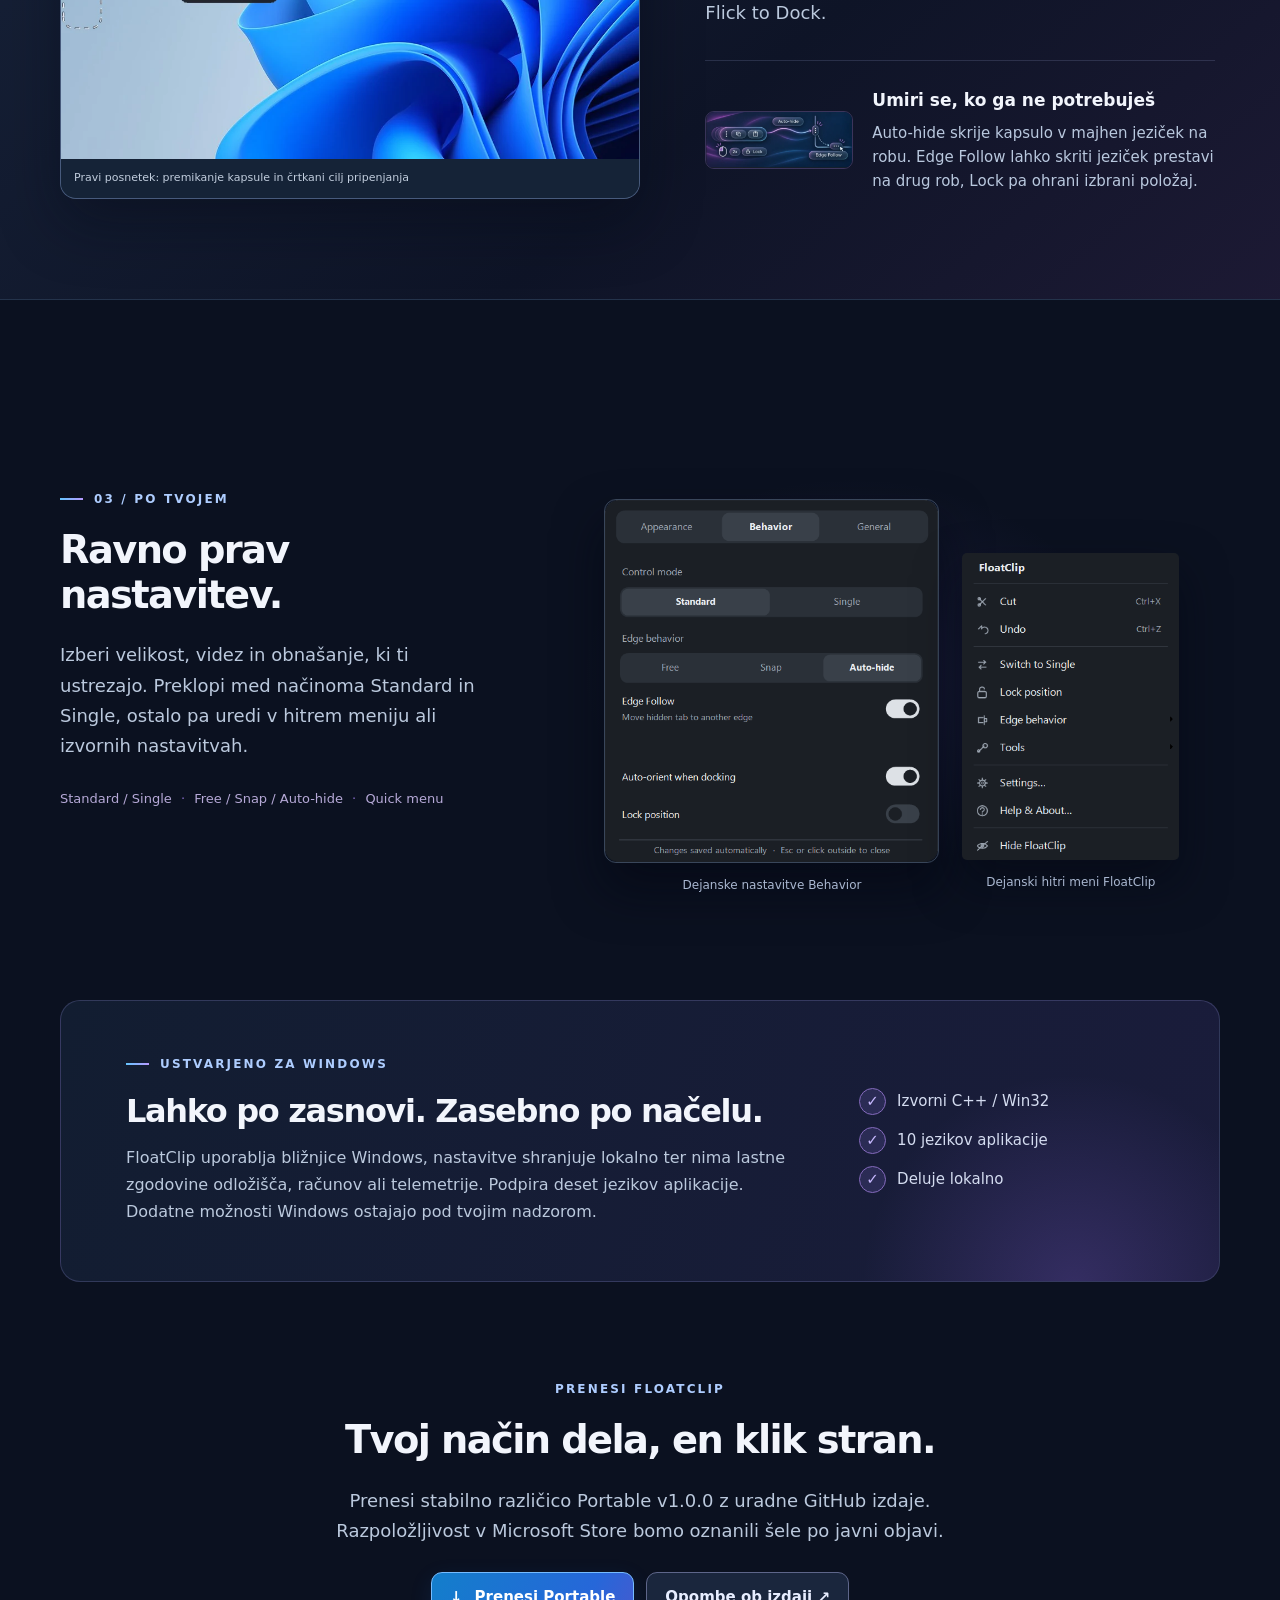
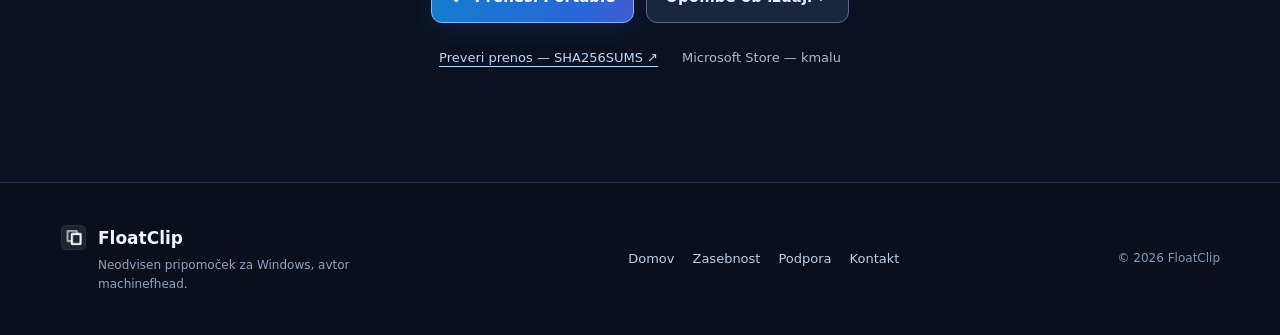
==== commit ef7a72c5: "Publish FloatClip website vNext.3" ====
--- a/index-sl.html
+++ b/index-sl.html
@@ -1,134 +1,19 @@
-<!doctype html>
-<html lang="sl">
-<head>
-  <meta charset="utf-8">
-  <meta name="viewport" content="width=device-width, initial-scale=1">
-  <meta name="color-scheme" content="dark">
-  <meta name="description" content="Prenesi brezplačni FloatClip Portable v1.0.0 za Windows 11 x64. Plavajoča vrstica Copy/Paste brez računa, oglasov in FloatClip telemetrije.">
-  <meta name="theme-color" content="#0c121e">
-  <title>FloatClip — Kopiraj in prilepi, vedno pri roki</title>
-  <link rel="canonical" href="https://machinefhead.github.io/floatclip-site/index-sl.html">
-  <link rel="alternate" hreflang="en" href="https://machinefhead.github.io/floatclip-site/index.html">
-  <link rel="alternate" hreflang="sl" href="https://machinefhead.github.io/floatclip-site/index-sl.html">
-  <link rel="alternate" hreflang="x-default" href="https://machinefhead.github.io/floatclip-site/index.html">
-  <meta property="og:type" content="website">
-  <meta property="og:site_name" content="FloatClip">
-  <meta property="og:locale" content="sl_SI">
-  <meta property="og:title" content="FloatClip — Kopiraj in prilepi, vedno pri roki">
-  <meta property="og:description" content="Prenesi brezplačni FloatClip Portable v1.0.0 za Windows 11 x64. Plavajoča vrstica Copy/Paste brez računa, oglasov in FloatClip telemetrije.">
-  <meta property="og:url" content="https://machinefhead.github.io/floatclip-site/index-sl.html">
-  <meta property="og:image" content="https://machinefhead.github.io/floatclip-site/assets/og-floatclip.jpg">
-  <meta property="og:image:width" content="1200"><meta property="og:image:height" content="630">
-  <meta name="twitter:card" content="summary_large_image">
-  <link rel="icon" href="assets/favicon.ico" sizes="any">
-  <link rel="icon" href="assets/favicon.svg" type="image/svg+xml">
-  <link rel="apple-touch-icon" href="assets/apple-touch-icon.png">
-  <link rel="stylesheet" href="styles.css">
-</head>
-<body>
-<a class="skip" href="#main">Preskoči na vsebino</a>
-<header class="topbar">
-  <div class="shell headbar">
-    <a class="brand" href="index-sl.html" aria-label="FloatClip"><img src="assets/favicon-64.png" alt="" width="38" height="38">FloatClip</a>
-    <nav class="nav-links" aria-label="Glavna navigacija">
-      <a href="index-sl.html" aria-current="page">Domov</a>
-      <a href="index-sl.html#features">Funkcije</a>
-      <a href="index-sl.html#showcase">Predstavitev</a>
-      <a href="privacy-sl.html">Zasebnost</a>
-      <a href="support-sl.html">Podpora</a>
-    </nav>
-    <details class="language-switcher">
-      <summary aria-label="Izberi jezik">
-        <span class="lang-globe"><svg viewBox="0 0 24 24" fill="none" stroke="currentColor" stroke-width="1.7" aria-hidden="true"><circle cx="12" cy="12" r="9"/><path d="M3 12h18M12 3a15 15 0 0 1 0 18M12 3a15 15 0 0 0 0 18"/></svg>SL</span>
-        <svg class="lang-caret" viewBox="0 0 24 24" fill="none" stroke="currentColor" stroke-width="2" aria-hidden="true"><path d="m6 9 6 6 6-6"/></svg>
-      </summary>
-      <div class="language-choices" aria-label="Izberi jezik">
-        <a href="index.html" lang="en">English <small>EN</small></a>
-        <a href="index-sl.html" lang="sl" aria-current="page">Slovenščina <small>SL</small></a>
-      </div>
-    </details>
-  </div>
-</header>
-
-<main id="main">
-  <section class="hero shell" aria-labelledby="hero-title">
-    <div class="hero-copy">
-      <p class="eyebrow">Izvirni pripomoček za Windows 11</p>
-      <h1 id="hero-title">Kopiraj. Prilepi.<br><span>Nadaljuj.</span></h1>
-      <p class="hero-lede">Plavajoča orodna vrstica, ki ostane blizu tvojega dela. Premakni jo, pripni na rob ali jo diskretno skrij.</p>
-      <div class="actions"><a class="action primary" href="https://github.com/machinefhead/floatclip-releases/releases/download/v1.0.0/FloatClip_v1.0.0_Portable.zip" aria-label="Prenesi FloatClip Portable v1.0.0 ZIP z GitHuba">Prenesi Portable<span class="arrow" aria-hidden="true">↓</span></a><a class="action" href="#features">Razišči funkcije</a></div>
-      <p class="release-label">Stabilna v1.0.0 · Windows 11 x64 · Brezplačna prenosna izdaja</p>
-    </div>
-    <figure class="hero-stage">
-      <img class="hero-desktop" src="assets/desktop-real.webp" alt="Pravi zaslon Windows 11 z Beležnico, označenim besedilom in kapsulo FloatClip." width="1400" height="788" fetchpriority="high">
-      <div class="zoom-detail"><img src="assets/capsule-zoom.webp" alt="Povečan izrez prave kapsule FloatClip in obvestila Clipboard updated." width="555" height="374"></div>
-      <figcaption>PRAVI POSNETEK WINDOWS · POVEČAN DETAJL</figcaption>
-    </figure>
-  </section>
-  <section class="trust-row shell" aria-label="FloatClip">
-    <div class="trust-item"><strong>Za Windows 11</strong><span>Izvirni C++ pripomoček · x64</span></div>
-    <div class="trust-item"><strong>Po tvojem načinu</strong><span>Free · Snap · Auto-hide</span></div>
-    <div class="trust-item"><strong>Lokalno zasnovan</strong><span>Brez računa in FloatClip telemetrije</span></div>
-  </section>
-<section class="release-panel shell" id="download" aria-labelledby="download-title">
-  <div class="release-panel-main">
-    <p class="eyebrow">Že na voljo</p>
-    <h2 id="download-title">Prenesi FloatClip <span>v1.0.0</span></h2>
-    <p class="release-panel-lede">Brezplačna prenosna izdaja za Windows 11 x64. Prenesi ZIP, ga razširi in zaženi <code>FloatClip.exe</code>. Brez namestitvenega programa in računa.</p>
-    <div class="actions"><a class="action primary" href="https://github.com/machinefhead/floatclip-releases/releases/download/v1.0.0/FloatClip_v1.0.0_Portable.zip">Prenesi Portable ZIP <span class="arrow" aria-hidden="true">↓</span></a><a class="action" href="https://github.com/machinefhead/floatclip-releases/releases/tag/v1.0.0">GitHub izdaja <span class="arrow" aria-hidden="true">↗</span></a></div>
-    <p class="license-note">Brezplačna lastniška programska oprema · Brez oglasov · Brez FloatClip telemetrije · Založnik: machinefhead</p>
-  </div>
-  <div class="release-panel-side">
-    <div class="release-status"><span class="release-status-title">Microsoft Store</span><strong><span class="status-dot" aria-hidden="true"></span>Kmalu na voljo</strong><p>Različica v1.0.0 je v certifikaciji. Prenos iz trgovine še ni javno dostopen.</p></div>
-    <div class="hash-info"><span class="release-status-title">Preverjanje datoteke</span><a href="https://github.com/machinefhead/floatclip-releases/releases/download/v1.0.0/SHA256SUMS.txt">Uradna datoteka SHA256SUMS.txt ↗</a><code title="SHA-256 datoteke FloatClip_v1.0.0_Portable.zip">16B503A7F2C9CF9BECBF46262236BC03976A4BFEBB060DE09E9FC3887390C022</code></div>
-  </div>
+<!doctype html><html lang="sl"><head><meta charset="utf-8"><meta name="viewport" content="width=device-width,initial-scale=1"><meta name="color-scheme" content="dark"><meta name="theme-color" content="#0b1120"><title>FloatClip — Kopiraj. Prilepi. Ostani v ritmu.</title><meta name="description" content="Imej kopiranje in lepljenje vedno pri roki. FloatClip je lahek, izvorni pripomoček za Windows, ki je na voljo, ko ga potrebuješ — in se umakne, ko ga ne."><link rel="canonical" href="https://machinefhead.github.io/floatclip-site/index-sl.html"><link rel="alternate" hreflang="en" href="https://machinefhead.github.io/floatclip-site/index.html"><link rel="alternate" hreflang="sl" href="https://machinefhead.github.io/floatclip-site/index-sl.html"><link rel="alternate" hreflang="x-default" href="https://machinefhead.github.io/floatclip-site/index.html"><meta property="og:type" content="website"><meta property="og:site_name" content="FloatClip"><meta property="og:title" content="FloatClip — Kopiraj. Prilepi. Ostani v ritmu."><meta property="og:description" content="Imej kopiranje in lepljenje vedno pri roki. FloatClip je lahek, izvorni pripomoček za Windows, ki je na voljo, ko ga potrebuješ — in se umakne, ko ga ne."><meta property="og:url" content="https://machinefhead.github.io/floatclip-site/index-sl.html"><meta property="og:image" content="https://machinefhead.github.io/floatclip-site/assets/og-floatclip.jpg"><meta property="og:locale" content="sl_SI"><meta name="twitter:card" content="summary_large_image"><link rel="icon" href="assets/favicon.ico" sizes="any"><link rel="icon" href="assets/favicon-64.png" type="image/png" sizes="64x64"><link rel="apple-touch-icon" href="assets/apple-touch-icon.png"><link rel="stylesheet" href="styles.css"></head><body><a class="skip" href="#main">Preskoči na vsebino</a>
+<header class="topbar"><div class="shell headbar">
+ <a class="brand" href="index-sl.html" aria-label="FloatClip — Domov"><img src="assets/floatclip-icon.png" width="37" height="37" alt=""><span>FloatClip</span></a>
+ <nav class="desktop-nav" aria-label="Meni"><a href="index-sl.html" aria-current="page">Domov</a><a href="index-sl.html#features">Funkcije</a><a href="index-sl.html#motion">V gibanju</a><a href="index-sl.html#download">Prenos</a><a href="support-sl.html">Podpora</a></nav>
+ <div class="head-controls"><a class="header-download" href="https://github.com/machinefhead/floatclip-releases/releases/download/v1.0.0/FloatClip_v1.0.0_Portable.zip">Prenesi Portable<span aria-hidden="true">↗</span></a>
+ <details class="language-switch"><summary aria-label="Izberi jezik"><span aria-hidden="true">🇸🇮</span> <span>SL</span><span class="chevron" aria-hidden="true">⌄</span></summary>
+ <div class="language-pop" role="group" aria-label="Izberi jezik"><a href="index.html" lang="en"><span aria-hidden="true">🇬🇧</span> English</a><a href="index-sl.html" lang="sl" aria-current="page"><span aria-hidden="true">🇸🇮</span> Slovenščina</a></div></details>
+ <details class="mobile-nav"><summary>Meni<span aria-hidden="true"> ☰</span></summary><nav aria-label="Meni"><a href="index-sl.html">Domov</a><a href="index-sl.html#features">Funkcije</a><a href="index-sl.html#motion">V gibanju</a><a href="index-sl.html#download">Prenos</a><a href="support-sl.html">Podpora</a></nav></details>
+ </div></div></header><main id="main">
+<section class="hero shell"><div class="hero-copy"><p class="eyebrow">MAJHNO ORODJE. NARAVEN TOK.</p><h1>Kopiraj. Prilepi.<br><span class="gradient-type">Ostani v ritmu.</span></h1><p class="hero-lede">Imej kopiranje in lepljenje vedno pri roki. FloatClip je lahek, izvorni pripomoček za Windows, ki je na voljo, ko ga potrebuješ — in se umakne, ko ga ne.</p><div class="hero-actions"><a class="button button-primary" href="https://github.com/machinefhead/floatclip-releases/releases/download/v1.0.0/FloatClip_v1.0.0_Portable.zip"><span aria-hidden="true">↓</span>Prenesi Portable</a><a class="button button-secondary" href="#features">Razišči FloatClip<span aria-hidden="true">↗</span></a></div><p class="release-hint">Brezplačno · Windows 11 x64 · Brez namestitve</p></div>
+<div class="hero-visual"><div class="hero-halo" aria-hidden="true"></div><figure class="hero-scene"><img src="assets/hero-context.webp" alt="Pravi zaslonski posnetek Windows 11 z označenim besedilom in kapsulo FloatClip ob urejevalniku" width="1612" height="828"><figcaption>Pravi prikaz FloatClip — označeno besedilo v Windows</figcaption></figure><div class="hero-zoom" aria-label="Prava kapsula in obvestilo ob kopiranju."><img src="assets/clipboard-capsule.png" width="245" height="142" alt="Obvestilo Clipboard updated in dejanska kapsula FloatClip"><div><span>POVEČAN PRIKAZ</span><strong>Prava kapsula in obvestilo ob kopiranju.</strong></div></div></div>
 </section>
-  <section class="section-head shell" id="features" aria-labelledby="features-title">
-    <p class="eyebrow">FloatClip od blizu</p>
-    <h2 id="features-title">Majhen pripomoček. <span>Veliko svobode.</span></h2>
-    <p class="section-lede">Vsi prikazi temeljijo na pristnih posnetkih FloatClipa. Postavitve so promocijske, prikazani elementi aplikacije pa resnični.</p>
-  </section>
-  <div id="showcase">
-    <section class="story shell" aria-labelledby="copy-title">
-      <div class="story-copy"><span class="story-tag">01 / Vsakdanja dejanja</span><h2 id="copy-title">Znane funkcije. Vedno pri roki.</h2><p>Copy in Paste sta vedno blizu. Desni klik na Copy izbere vse, desni klik na Paste pa potrdi z Enter. FloatClip aktivni aplikaciji pošilja običajne bližnjice Windows.</p><p class="story-note">Prava kapsula in označeno besedilo v Windows 11. Detajl je povečan za boljšo berljivost.</p></div>
-      <div class="media-panel copy-media">
-        <div class="selection-frame"><img src="assets/editor-selection.webp" width="1190" height="351" loading="lazy" alt="Označeno besedilo v Beležnici kot primer uporabe FloatClipa."></div>
-        <div class="copy-detail"><img src="assets/capsule-zoom.webp" width="555" height="374" loading="lazy" alt="Povečan izrez prave kapsule FloatClip in obvestila Clipboard updated."></div>
-        <span class="media-hint">PRAVI POSNETEK WINDOWS · POVEČAN DETAJL</span>
-      </div>
-    </section>
-    <section class="story reverse shell edge-story" aria-labelledby="edge-title">
-      <div class="story-copy"><span class="story-tag">02 / Ob robu zaslona</span><h2 id="edge-title">Pripni. Skrij. Prikliči.</h2><p>Sam določi položaj FloatClipa. Snap pusti kapsulo vidno ob robu, Auto-hide pa jo umakne v majhen jeziček. Edge Follow lahko skriti jeziček premika med bližnjimi robovi.</p><p class="story-note">Dve resnični, različni stanji aplikacije, postavljeni drug ob drugega za prikaz delovanja.</p></div>
-      <div class="media-panel edge-panel">
-        <div class="edge-state-row">
-          <figure class="edge-state"><img src="assets/docked-state.webp" alt="Prava navpična kapsula FloatClip, pripeta na levi rob zaslona." width="620" height="608" loading="lazy"><figcaption>Pripeta kapsula</figcaption></figure>
-          <div class="edge-arrow" aria-hidden="true">↝</div>
-          <figure class="edge-state"><img src="assets/hidden-state.webp" alt="Resnični skriti jeziček FloatClip s tremi pikicami ob levem robu." width="620" height="608" loading="lazy"><figcaption>Skriti jeziček</figcaption></figure>
-        </div>
-        <span class="media-hint">DVE RESNIČNI STANJI · PROMOCIJSKA POSTAVITEV</span>
-      </div>
-    </section>
-    <section class="gesture-band shell" aria-labelledby="motion-title">
-      <div><span class="story-tag">03 / Upravljanje z gestami</span><h2 id="motion-title">Premikanje z občutkom.</h2><p>Kapsulo povleci za tri pikice. Ob robu jo lahko pripneš; močnejši met doda nekaj vztrajnosti. Ko najdeš pravi položaj, ga zakleni.</p></div>
-      <figure class="gesture-visual"><img src="assets/gesture-real.webp" alt="Vgrajena ilustracija Quick Intro s prikazom Drag, Flick in Dock." width="1040" height="398" loading="lazy"><figcaption>Izvirna ilustracija iz FloatClip Quick Intro · zaporedje gest je razlagalno.</figcaption></figure>
-    </section>
-    <section class="story shell" aria-labelledby="settings-title">
-      <div class="story-copy"><span class="story-tag">04 / Prilagoditve</span><h2 id="settings-title">Tvoje namizje. Tvoja pravila.</h2><p>Izberi svetlo ali temno temo, velikost kapsule, usmerjenost in prosojnost v mirovanju. Na voljo sta načina Standard in Single ter različna pravila pripenjanja.</p><p class="story-note">Pravi okni Settings: Behavior (temna tema) in Appearance (svetla tema).</p></div>
-      <div class="settings-stage">
-        <img class="settings-dark" src="assets/settings-behavior.webp" alt="Resnično temno okno Settings, zavihek Behavior in izbran Snap." width="680" height="739" loading="lazy">
-        <img class="settings-light" src="assets/settings-appearance.webp" alt="Resnično svetlo okno Settings, zavihek Appearance." width="680" height="739" loading="lazy">
-        <span class="real-caption">Pravo okno FloatClip</span>
-      </div>
-    </section>
-    <section class="story reverse shell" aria-labelledby="intro-title">
-      <div class="story-copy"><span class="story-tag">05 / Prvi koraki</span><h2 id="intro-title">V treh korakih do uporabe.</h2><p>Vgrajeni Quick Intro na kratko predstavi klike, premikanje, pripenjanje in samodejno skrivanje — neposredno v aplikaciji.</p><p class="story-note">Pravo okno Quick Intro, 2. stran od 3.</p></div>
-      <div class="intro-stage"><img src="assets/intro-dialog.webp" alt="Resnično okno Quick Intro s prikazom Drag, Flick in Dock." width="760" height="792" loading="lazy"><span class="real-caption">Pravo okno FloatClip</span></div>
-    </section>
-  </div>
-  <section class="privacy-panel shell" aria-labelledby="privacy-title">
-    <div><span class="story-tag">Zasebnost brez kompromisov</span><h2 id="privacy-title">Pripomoček, ki ostane na tvojem računalniku.</h2><p>Brez računov pri razvijalcu, oglasov, analitike ali FloatClip telemetrije. Nastavitve se hranijo lokalno. FloatClip uporablja sistemske funkcije odložišča in ne vodi svoje zgodovine kopiranih vsebin.</p></div>
-    <div class="actions"><a class="action primary" href="privacy-sl.html">Preberi pravilnik zasebnosti<span aria-hidden="true">↗</span></a><a class="action" href="support-sl.html">Podpora</a></div>
-  </section>
-  <p class="release-note shell">FloatClip v1.0.0 je javno na voljo kot brezplačna prenosna izdaja. Različica za Microsoft Store je še v certifikaciji in ni javno dostopna. Založnik: machinefhead.</p>
-</main><footer class="footer"><div class="shell footer-inner"><span>FloatClip · machinefhead · 2026</span><nav class="footer-links" aria-label="Povezave v nogi"><a href="privacy-sl.html">Zasebnost</a><a href="support-sl.html">Podpora</a><a href="mailto:floatclip.support@proton.me">Email</a></nav></div></footer>
-</body></html>
+<div class="shell proof-strip" aria-label="Product highlights"><div>Izvorni Win32</div><div>Prenosen in lahek</div><div>Brez računov ali telemetrije</div></div>
+<section class="section shell feature-section" id="features"><div class="section-intro"><p class="eyebrow">01 / VSAKDANJA OPRAVILA</p><h2>Majhna bližnjica do bolj tekočega dela.</h2><p>Klikni za kopiranje ali lepljenje. Z desnim klikom lahko označiš vse ali potrdiš z Enter. Dodatne geste so pri roki, brez nepotrebnih gumbov na zaslonu.</p><div class="feature-tags"><span>Copy &amp; Paste</span><span>Select All / Enter</span><span>Standard ali Single</span></div></div><figure class="illustration-card"><img src="assets/quick-intro-copy.webp" alt="Originalna ilustracija Quick Intro iz aplikacije FloatClip" width="680" height="360" loading="lazy"><figcaption>Originalna ilustracija Quick Intro iz aplikacije FloatClip</figcaption></figure></section>
+<section class="motion-band" id="motion"><div class="shell motion-layout"><div class="motion-showcase"><figure><img src="assets/flick-dock.webp" alt="Pravi posnetek kapsule FloatClip med premikom in s predogledom pripenjanja" width="1530" height="595" loading="lazy"><figcaption>Pravi posnetek: premikanje kapsule in črtkani cilj pripenjanja</figcaption></figure><div class="motion-accent" aria-hidden="true"></div></div><div class="motion-copy"><p class="eyebrow">02 / PREMIKANJE</p><h2>Premakni. Vrzi. Pripni.</h2><p>FloatClip se prilagodi tvojemu načinu dela. Pusti ga prosto, pripni na rob ali ga tja vrzi z naravnim gibanjem Flick to Dock.</p><div class="inline-insight"><img src="assets/quick-intro-hide.webp" alt="Izvirna Quick Intro ilustracija za Auto-hide in Edge Follow" width="680" height="360" loading="lazy"><div><strong>Umiri se, ko ga ne potrebuješ</strong><p>Auto-hide skrije kapsulo v majhen jeziček na robu. Edge Follow lahko skriti jeziček prestavi na drug rob, Lock pa ohrani izbrani položaj.</p></div></div></div></div></section>
+<section class="section shell settings-section" id="customize"><div class="settings-copy"><p class="eyebrow">03 / PO TVOJEM</p><h2>Ravno prav nastavitev.</h2><p>Izberi velikost, videz in obnašanje, ki ti ustrezajo. Preklopi med načinoma Standard in Single, ostalo pa uredi v hitrem meniju ali izvornih nastavitvah.</p><div class="settings-note">Standard / Single <span aria-hidden="true">·</span> Free / Snap / Auto-hide <span aria-hidden="true">·</span> Quick menu</div></div><div class="settings-art"><figure class="settings-window"><a href="assets/settings-behavior.png" target="_blank" rel="noopener" aria-label="Odpri celoten posnetek nastavitev"><img src="assets/settings-behavior.png" alt="Dejanski temni zavihek Behavior v nastavitvah FloatClip" width="531" height="577" loading="lazy"></a><figcaption>Dejanske nastavitve Behavior</figcaption></figure><figure class="menu-window"><a href="assets/quick-menu.png" target="_blank" rel="noopener" aria-label="Odpri celoten posnetek menija"><img src="assets/quick-menu.png" alt="Dejanski hitri meni FloatClip" width="321" height="454" loading="lazy"></a><figcaption>Dejanski hitri meni FloatClip</figcaption></figure></div></section>
+<section class="shell quiet-section"><div class="quiet-glow" aria-hidden="true"></div><div class="quiet-copy"><p class="eyebrow">USTVARJENO ZA WINDOWS</p><h2>Lahko po zasnovi. Zasebno po načelu.</h2><p>FloatClip uporablja bližnjice Windows, nastavitve shranjuje lokalno ter nima lastne zgodovine odložišča, računov ali telemetrije. Podpira deset jezikov aplikacije. Dodatne možnosti Windows ostajajo pod tvojim nadzorom.</p></div><div class="quiet-facts"><span>Izvorni C++ / Win32</span><span>10 jezikov aplikacije</span><span>Deluje lokalno</span></div></section>
+<section class="shell download-section" id="download"><p class="eyebrow">PRENESI FLOATCLIP</p><h2>Tvoj način dela, en klik stran.</h2><p>Prenesi stabilno različico Portable v1.0.0 z uradne GitHub izdaje. Razpoložljivost v Microsoft Store bomo oznanili šele po javni objavi.</p><div class="hero-actions"><a class="button button-primary" href="https://github.com/machinefhead/floatclip-releases/releases/download/v1.0.0/FloatClip_v1.0.0_Portable.zip"><span aria-hidden="true">↓</span>Prenesi Portable</a><a class="button button-secondary" href="https://github.com/machinefhead/floatclip-releases/releases/tag/v1.0.0" rel="noopener noreferrer">Opombe ob izdaji ↗</a></div><div class="download-meta"><a href="https://github.com/machinefhead/floatclip-releases/releases/download/v1.0.0/SHA256SUMS.txt" rel="noopener noreferrer">Preveri prenos — SHA256SUMS ↗</a><span>Microsoft Store — kmalu</span></div></section>
+</main><footer class="footer"><div class="shell footer-inner"><div class="footer-brand"><img src="assets/floatclip-icon.png" alt="" width="27" height="27"><div><strong>FloatClip</strong><p>Neodvisen pripomoček za Windows, avtor machinefhead.</p></div></div><nav aria-label="Footer"> <a href="index-sl.html">Domov</a><a href="privacy-sl.html">Zasebnost</a><a href="support-sl.html">Podpora</a><a href="mailto:floatclip.support@proton.me">Kontakt</a></nav><span class="copyright">© 2026 FloatClip</span></div></footer></body></html>
--- a/styles.css
+++ b/styles.css
@@ -1,223 +1,18 @@
-/* FloatClip — standalone static site. Local assets only, no framework, cookies or telemetry. */
-:root {
-  color-scheme: dark;
-  --base:#0c121e; --base2:#111a29; --panel:#172231; --panel2:#1d2a3a;
-  --text:#f2f5fc; --muted:#aab8ca; --dim:#7f91aa; --line:rgba(174,196,228,.17);
-  --ice:#b6d7ff; --blue:#79b2fb; --violet:#b8a6ed; --content:1200px;
-  font-family: "Segoe UI", Inter, system-ui, -apple-system, BlinkMacSystemFont, sans-serif;
-}
-*,*::before,*::after {box-sizing:border-box}
-html {scroll-behavior:smooth; scroll-padding-top:112px}
-body {margin:0;min-width:320px; background:var(--base);color:var(--text);font-size:16px;line-height:1.65;-webkit-font-smoothing:antialiased}
-body::before {content:"";position:absolute;pointer-events:none;top:0;left:0;right:0;height:1150px;z-index:-1;
-  background:radial-gradient(ellipse 52% 38% at 84% 9%,rgba(81,112,192,.20),transparent 72%),radial-gradient(ellipse 42% 31% at 1% 26%,rgba(104,77,153,.12),transparent 70%),linear-gradient(#101827,#0c121e 84%)}
-a {color:inherit;text-underline-offset:4px}
-a:hover{color:#dce9ff}
-button,summary {font:inherit}
-button:focus-visible,a:focus-visible,summary:focus-visible{outline:3px solid var(--blue);outline-offset:4px;border-radius:8px}
-img {display:block;max-width:100%;height:auto}
-figure,p,h1,h2,h3{margin-top:0}
-.shell{width:min(var(--content),calc(100% - 64px));margin-inline:auto}
-.skip{position:fixed;left:14px;top:-120px;z-index:100;background:#e3efff;color:#112033;padding:11px 16px;border-radius:10px}
-.skip:focus{top:12px}
-.topbar{position:sticky;top:0;z-index:30;border-bottom:1px solid rgba(180,197,220,.12);background:rgba(11,17,29,.88);backdrop-filter:blur(22px);-webkit-backdrop-filter:blur(22px)}
-.headbar{min-height:81px;display:grid;grid-template-columns:auto 1fr auto;gap:25px;align-items:center}
-.brand{display:inline-flex;align-items:center;gap:12px;font-size:23px;letter-spacing:-.045em;font-weight:750;text-decoration:none;white-space:nowrap}
-.brand img{width:38px;height:38px}
-.nav-links{display:flex;flex-wrap:wrap;gap:clamp(12px,2vw,29px);align-items:center;justify-content:flex-end}
-.nav-links a{font-size:14px;font-weight:600;text-decoration:none;color:#adbad0;white-space:nowrap;transition:color .18s}
-.nav-links a:hover,.nav-links a[aria-current="page"]{color:#fff}
-.nav-links a[aria-current="page"]{text-decoration:underline;text-decoration-color:var(--blue);text-decoration-thickness:2px;text-underline-offset:8px}
-.language-switcher{position:relative;justify-self:end;min-width:106px}
-.language-switcher summary{list-style:none;cursor:pointer;display:flex;gap:12px;align-items:center;justify-content:space-between;padding:9px 12px;border:1px solid rgba(179,199,228,.28);border-radius:10px;background:#1c2839;font-size:13px;font-weight:730;line-height:1.2;min-height:42px}
-.language-switcher summary::-webkit-details-marker{display:none}
-.language-switcher summary::marker{content:""}
-.lang-globe{display:inline-flex;align-items:center;gap:7px}
-.lang-globe svg,.lang-caret{width:16px;height:16px;flex:none;opacity:.88}
-.lang-caret{transition:transform .18s}
-.language-switcher[open] .lang-caret{transform:rotate(180deg)}
-.language-choices{position:absolute;right:0;top:calc(100% + 8px);width:190px;border:1px solid #415570;background:#172232;border-radius:13px;padding:6px;box-shadow:0 18px 50px rgba(0,0,0,.45)}
-.language-choices a{display:flex;align-items:center;justify-content:space-between;text-decoration:none;font-weight:630;font-size:14px;padding:11px 12px;color:#dde7f5;border-radius:8px}
-.language-choices a:hover,.language-choices a[aria-current="page"]{background:#2a3c54}
-.language-choices small{color:#aebed6;font-size:11px}
-.eyebrow{font-size:12px;font-weight:780;letter-spacing:.17em;text-transform:uppercase;color:var(--ice);line-height:1.5;margin-bottom:21px}
-.eyebrow::before{content:"";width:20px;height:2px;background:linear-gradient(90deg,var(--violet),var(--blue));display:inline-block;vertical-align:middle;margin-right:10px}
-.hero{min-height:690px;display:grid;grid-template-columns:minmax(0,.91fr) minmax(0,1.09fr);align-items:center;gap:clamp(24px,4vw,67px);padding-top:84px;padding-bottom:100px}
-.hero-copy{position:relative;z-index:1}
-h1,h2,h3{line-height:1.12;letter-spacing:-.048em}
-h1{font-size:clamp(48px,5vw,79px);font-weight:760;margin-bottom:26px}
-h1 span,h2 span,.gradient-word{background:linear-gradient(112deg,#f0f4ff 0%,#aac9f7 46%,#c5b5fb 100%);-webkit-background-clip:text;background-clip:text;color:transparent}
-.hero-lede{font-size:clamp(17px,1.6vw,20px);color:#bfcbdb;max-width:550px;line-height:1.69;margin-bottom:29px}
-.actions{display:flex;align-items:center;gap:13px;flex-wrap:wrap;margin-bottom:26px}
-.action{border:1px solid rgba(164,189,223,.28);border-radius:12px;background:#223047;color:#f6f8ff;padding:12px 19px;min-height:49px;text-decoration:none;font-size:14px;font-weight:720;display:inline-flex;align-items:center;gap:14px;transition:transform .2s,background .2s,border-color .2s}
-.action:hover{transform:translateY(-2px);border-color:#9cbae2;background:#2a3b54}
-.action.primary{background:#d2e3ff;color:#162239;border-color:#d2e3ff}
-.action.primary:hover{background:#edf4ff;color:#162239}
-.action .arrow{font-size:19px;line-height:1}
-.release-label{font-size:12px;color:#99aabe;display:flex;align-items:center;gap:9px;line-height:1.5}
-.release-label::before{content:"";width:7px;height:7px;border:1.5px solid #a1b2c9;border-radius:50%;flex:none}
-.hero-stage{margin:0;position:relative;border-radius:26px;padding:12px;background:linear-gradient(130deg,rgba(126,160,221,.17),rgba(94,91,154,.15));border:1px solid rgba(170,193,232,.25);box-shadow:0 32px 90px rgba(0,0,0,.32)}
-.hero-stage::before{content:"";position:absolute;inset:-64px 0 25% 25%;background:radial-gradient(ellipse,rgba(91,106,195,.20),transparent 69%);z-index:-1;pointer-events:none}
-.hero-desktop{border-radius:17px;width:100%;aspect-ratio:16/9;object-fit:cover}
-.zoom-detail{position:absolute;left:-13%;bottom:-9%;width:min(43%,275px);border:1px solid rgba(197,217,242,.35);background:#8db0cd;border-radius:17px;padding:8px;box-shadow:0 21px 50px rgba(0,0,0,.39)}
-.zoom-detail img{width:100%;border-radius:9px}
-.hero-stage figcaption{position:absolute;right:14px;bottom:-32px;text-transform:uppercase;letter-spacing:.12em;color:#8398af;font-size:10px;font-weight:720;text-align:right}
-.trust-row{border-block:1px solid var(--line);display:grid;grid-template-columns:repeat(3,minmax(0,1fr));padding-block:25px;gap:0}
-.trust-item{padding-inline:30px;border-right:1px solid var(--line);display:flex;flex-direction:column;gap:4px}
-.trust-item:first-child{padding-left:0}.trust-item:last-child{border-right:0}
-.trust-item strong{font-size:14px;font-weight:720;color:#e7edfa}
-.trust-item span{font-size:13px;color:#8fa0b6}
-.section-head{padding-top:145px;padding-bottom:45px;max-width:780px}
-h2{font-size:clamp(36px,4vw,57px);margin-bottom:22px;font-weight:740}
-.section-lede{font-size:17px;color:#afbdd0;max-width:670px;line-height:1.72;margin-bottom:0}
-.story{display:grid;grid-template-columns:.85fr 1.15fr;align-items:center;gap:clamp(28px,6vw,93px);margin:35px auto 120px}
-.story.reverse{grid-template-columns:1.13fr .87fr}
-.story.reverse .story-copy{order:2}
-.story-copy{max-width:510px}
-.story-copy h2{font-size:clamp(34px,3.3vw,48px)}
-.story-copy p{color:#aebed1;font-size:17px;line-height:1.72}
-.story-tag{font-size:11px;letter-spacing:.15em;font-weight:780;text-transform:uppercase;color:#96baff;display:block;margin-bottom:18px}
-.story-note{margin-top:23px;border-left:2px solid rgba(155,179,243,.5);padding-left:18px;font-size:14px!important;color:#99abc1!important}
-.media-panel{position:relative;border:1px solid rgba(167,190,228,.20);border-radius:26px;overflow:hidden;background:radial-gradient(circle at 75% 3%,#2d3767 0,#1b2741 40%,#142235 100%);box-shadow:0 23px 70px rgba(0,0,0,.23)}
-.copy-media{padding:27px 25px 30px;min-height:345px}
-.copy-media .selection-frame{border-radius:13px;overflow:hidden;border:1px solid rgba(198,213,240,.22);box-shadow:0 13px 33px rgba(0,0,0,.30)}
-.copy-media .selection-frame img{width:100%}
-.copy-media .copy-detail{position:relative;width:43%;margin-top:-14px;margin-left:4%;border-radius:12px;overflow:hidden;box-shadow:0 15px 34px rgba(0,0,0,.30)}
-.media-hint{display:block;color:#8fa7c9;text-transform:uppercase;letter-spacing:.12em;font-size:10px;font-weight:760;margin-top:14px}
-.edge-story{margin-top:90px}
-.edge-panel{padding:24px;background:linear-gradient(143deg,#15253a,#1a2440 65%,#21244a)}
-.edge-state-row{display:grid;grid-template-columns:1fr 44px 1fr;align-items:center;gap:9px}
-.edge-state{margin:0;min-width:0}
-.edge-state img{border:1px solid rgba(188,206,233,.2);border-radius:13px;width:100%}
-.edge-state figcaption{padding-top:10px;color:#cbd6e7;font-size:12px;letter-spacing:.01em}
-.edge-arrow{color:#9db8ff;font-size:35px;font-weight:300;text-align:center}
-.edge-panel .media-hint{margin-bottom:0;margin-top:26px}
-.gesture-band{position:relative;display:grid;grid-template-columns:.9fr 1.1fr;gap:46px;align-items:center;padding:52px 55px;border-radius:30px;background:linear-gradient(115deg,#181c39,#15253e 65%,#1a2850);border:1px solid rgba(154,173,219,.22);box-shadow:0 24px 75px rgba(0,0,0,.24);margin-block:60px 125px}
-.gesture-band:before{content:"";position:absolute;top:-20px;left:24px;width:42%;height:2px;background:linear-gradient(90deg,transparent,#9b86f0,transparent);opacity:.55}
-.gesture-band h2{font-size:clamp(34px,3.2vw,45px)}
-.gesture-band p{color:#b5c2d5;font-size:16px}
-.gesture-visual{margin:0}
-.gesture-visual img{width:100%;border-radius:16px;box-shadow:0 20px 45px rgba(0,0,0,.32)}
-.gesture-visual figcaption{font-size:11px;color:#90a3c1;margin-top:12px}
-.settings-stage{min-height:530px;position:relative;display:flex;justify-content:center;align-items:center;gap:0;padding:35px 18px 20px;border-radius:25px;background:radial-gradient(circle at 73% 10%,rgba(112,117,202,.24),transparent 40%),linear-gradient(145deg,#1a2b41,#132034);border:1px solid rgba(157,185,225,.2)}
-.settings-stage img{width:48%;max-width:290px;filter:drop-shadow(0 23px 27px rgba(0,0,0,.38))}
-.settings-stage .settings-dark{transform:translateX(20px) translateY(-16px);z-index:2}
-.settings-stage .settings-light{transform:translateX(-5px) translateY(20px);z-index:1}
-.settings-stage .real-caption{position:absolute;bottom:9px;right:20px;font-size:11px;color:#94a7bf}
-.intro-stage{border:1px solid rgba(169,188,228,.22);border-radius:28px;display:flex;justify-content:center;align-items:center;padding:20px;min-height:460px;position:relative;background:radial-gradient(circle at 46% 41%,rgba(81,90,171,.27),transparent 62%),linear-gradient(155deg,#111e30,#19223b 65%,#17213b)}
-.intro-stage img{width:min(100%,465px);filter:drop-shadow(0 22px 34px rgba(0,0,0,.46))}
-.intro-stage .real-caption{position:absolute;bottom:8px;right:18px;color:#8fa5c1;font-size:11px}
-.privacy-panel{margin-block:10px 110px;padding:48px 56px;border-radius:29px;border:1px solid var(--line);background:linear-gradient(120deg,#172638,#1a2537 55%,#22283c);display:grid;grid-template-columns:1.35fr .65fr;gap:36px;align-items:center}
-.privacy-panel h2{font-size:clamp(31px,3vw,46px)}
-.privacy-panel p{color:#b5c4d5;font-size:16px;max-width:690px}
-.privacy-panel .actions{justify-content:flex-end;margin:0}
-.release-note{border-top:1px solid var(--line);padding:21px 0 55px;color:#899cb2;font-size:13px}
-.footer{border-top:1px solid var(--line);background:#0a101a}
-.footer-inner{min-height:100px;display:flex;align-items:center;justify-content:space-between;gap:18px;flex-wrap:wrap;color:#8e9fb4;font-size:13px}
-.footer-links{display:flex;gap:22px;flex-wrap:wrap}
-.footer a{text-decoration:none;color:#b6c5d9}
-/* Legal and support pages use exactly the same visual system as the homepage. */
-.subpage-hero{padding:90px 0 35px;max-width:850px}
-.subpage-hero h1{font-size:clamp(45px,5.1vw,67px);margin-bottom:16px}
-.subpage-lede{font-size:19px;color:#b7c6d9;max-width:710px}
-.meta-line{font-size:13px;color:#91a7c0}
-.prose-wrap{padding-bottom:112px}
-.prose{max-width:820px;border:1px solid var(--line);border-radius:26px;background:linear-gradient(150deg,#162233,#111b2a);padding:clamp(25px,4.6vw,58px);box-shadow:0 26px 70px rgba(0,0,0,.14)}
-.prose h2{font-size:25px;letter-spacing:-.035em;margin-top:38px;margin-bottom:11px;color:#f3f6fc}
-.prose h2:first-child{margin-top:0}
-.prose p,.prose li{font-size:15.5px;color:#b8c7d9;line-height:1.85;margin-bottom:17px}
-.prose a{color:#b5d6ff}
-.prose code{white-space:normal;overflow-wrap:anywhere;padding:2px 5px;border-radius:4px;background:#25364c;color:#e2eaf8}
-.contact-card{margin-bottom:33px;border:1px solid rgba(165,194,234,.28);border-radius:20px;padding:25px 28px;background:#202f46}
-.contact-card .small{color:#96adc9;font-size:13px;margin:0 0 6px}
-.contact-card a{font-size:clamp(17px,2.3vw,22px);font-weight:720;overflow-wrap:anywhere}
-.contact-card p:last-child{margin-bottom:0}
-@media(max-width:1020px){
-  .shell{width:min(var(--content),calc(100% - 44px))}
-  .headbar{gap:17px}
-  .nav-links{gap:14px}
-  .hero{grid-template-columns:1fr 1fr;gap:30px;min-height:570px}
-  .hero h1{font-size:clamp(45px,5.6vw,65px)}
-  .story{gap:34px}
-  .story.reverse{grid-template-columns:1fr 1fr}
-  .settings-stage{min-height:430px}
-  .gesture-band{padding:35px;gap:25px}
-}
-@media(max-width:720px){
-  html{scroll-padding-top:136px}
-  .shell{width:calc(100% - 36px)}
-  .headbar{grid-template-columns:1fr auto;grid-template-areas:"brand language" "links links";gap:8px;min-height:100px;padding:12px 0}
-  .brand{grid-area:brand;font-size:21px}.brand img{width:35px;height:35px}
-  .language-switcher{grid-area:language}
-  .nav-links{grid-area:links;justify-content:flex-start;gap:10px 17px;padding-top:7px;padding-bottom:6px}
-  .nav-links a{font-size:13px}
-  .hero{grid-template-columns:1fr;gap:45px;padding-top:63px;padding-bottom:108px;min-height:0}
-  .hero-copy{max-width:570px}
-  h1{font-size:clamp(45px,8.4vw,65px)}
-  .hero-lede{font-size:17px}
-  .hero-stage{margin-left:6%;margin-right:0}
-  .zoom-detail{left:-5%;bottom:-11%;width:48%}
-  .hero-stage figcaption{display:none}
-  .trust-row{grid-template-columns:1fr;gap:0;padding-block:0}
-  .trust-item,.trust-item:first-child{padding:15px 2px;border-right:0;border-bottom:1px solid var(--line)}
-  .trust-item:last-child{border-bottom:0}
-  .section-head{padding-top:90px;padding-bottom:15px}
-  .story,.story.reverse{grid-template-columns:1fr;gap:22px;margin:36px auto 86px}
-  .story.reverse .story-copy{order:0}
-  .story-copy h2{font-size:clamp(34px,7.2vw,45px)}
-  .story-copy p{font-size:16px}
-  .copy-media{padding:18px 16px 23px;min-height:0}
-  .edge-state-row{grid-template-columns:1fr;gap:12px}
-  .edge-arrow{transform:rotate(90deg)}
-  .edge-state{width:min(100%,380px);margin-inline:auto}
-  .gesture-band{grid-template-columns:1fr;gap:20px;padding:30px 20px;margin-bottom:85px}
-  .gesture-band h2{font-size:36px}
-  .settings-stage{min-height:0;flex-direction:column;gap:13px;padding:25px 12px 38px}
-  .settings-stage img{width:min(96%,340px);max-width:340px}
-  .settings-stage .settings-dark,.settings-stage .settings-light{transform:none}
-  .intro-stage{min-height:390px;padding:20px}
-  .intro-stage img{width:min(100%,410px)}
-  .privacy-panel{grid-template-columns:1fr;gap:22px;padding:31px 25px;margin-bottom:78px}
-  .privacy-panel .actions{justify-content:flex-start}
-  .footer-inner{padding-block:26px;align-items:flex-start;flex-direction:column;gap:12px}
-  .subpage-hero{padding-top:62px}
-}
-@media(max-width:420px){
-  .shell{width:calc(100% - 28px)}
-  .nav-links{column-gap:15px;row-gap:5px}
-  .hero{padding-top:45px}
-  h1{font-size:43px}
-  .hero-stage{margin-left:1%;border-radius:18px;padding:8px}
-  .hero-desktop{border-radius:11px}
-  .zoom-detail{width:47%;bottom:-13%;left:-3%;padding:5px;border-radius:11px}
-  .hero-stage figcaption{bottom:-28px}
-  .edge-panel{padding:17px}
-  .edge-state-row{gap:8px;grid-template-columns:1fr}
-  .edge-arrow{font-size:25px;transform:rotate(90deg)}
-  .edge-state figcaption{font-size:11px}
-  .settings-stage{min-height:0}
-  .settings-stage .real-caption{font-size:10px}
-  .intro-stage{min-height:315px}
-  .prose{padding:24px 21px;border-radius:18px}
-  .subpage-hero h1{font-size:42px}
-}
-@media(prefers-reduced-motion:reduce){html{scroll-behavior:auto}*,*::before,*::after{transition-duration:.01ms!important;animation-duration:.01ms!important}}
-
-/* Stable v1.0.0 release information; the Store state is intentionally not a link. */
-.release-panel{margin-top:4px;margin-bottom:34px;display:grid;grid-template-columns:minmax(0,1.23fr) minmax(275px,.77fr);gap:30px;align-items:start;padding:35px 39px;border:1px solid rgba(173,198,230,.20);border-radius:24px;background:linear-gradient(118deg,rgba(43,61,87,.56),rgba(23,34,51,.94) 52%,rgba(25,30,54,.95));box-shadow:0 19px 53px rgba(0,0,0,.10)}
-.release-panel .eyebrow{margin-bottom:13px}
-.release-panel h2{font-size:clamp(26px,3vw,37px);margin-bottom:14px}
-.release-panel-lede{color:#c8d4e5;font-size:15px;line-height:1.74;max-width:620px;margin-bottom:18px}
-.release-panel-lede code{color:#e3eeff;background:rgba(150,171,210,.14);padding:2px 6px;border-radius:5px}
-.release-panel .actions{margin-bottom:14px}
-.license-note{color:#9eafc6;font-size:12px;line-height:1.6;margin:0}
-.release-panel-side{display:grid;gap:15px}
-.release-status,.hash-info{border:1px solid rgba(172,193,222,.17);border-radius:15px;background:rgba(11,18,30,.43);padding:17px 19px;min-width:0}
-.release-status-title{font-weight:720;color:#abbdd6;font-size:11px;letter-spacing:.12em;text-transform:uppercase;display:block;margin-bottom:9px}
-.release-status strong{display:flex;align-items:center;gap:9px;color:#e9eefc;font-size:18px;letter-spacing:-.02em;margin-bottom:6px}
-.status-dot{width:8px;height:8px;flex:none;border-radius:50%;background:#a9b8ff;box-shadow:0 0 0 3px rgba(169,184,255,.10)}
-.release-status p{font-size:13px;line-height:1.65;color:#b1c0d4;margin:0}
-.hash-info a{font-size:13px;font-weight:650;color:#c1dcff;display:inline-block;margin-bottom:9px}
-.hash-info code{display:block;overflow-wrap:anywhere;word-break:break-all;color:#9eb4d2;font:11px/1.75 ui-monospace,SFMono-Regular,Consolas,monospace}
-@media (max-width:850px){.release-panel{grid-template-columns:minmax(0,1fr);padding:25px 26px}.release-panel-side{grid-template-columns:repeat(2,minmax(0,1fr))}}
-@media (max-width:620px){.release-panel{padding:23px 18px;gap:20px}.release-panel-side{grid-template-columns:minmax(0,1fr)}.release-panel .action{min-width:0}.release-panel .actions{gap:10px}.release-panel h2{font-size:29px}}
+/* FloatClip Website vNext.3 — B+E+C. Static, local assets, no JS. */
+:root{color-scheme:dark;--bg:#0b1120;--bg2:#101a2a;--panel:#131e30;--panel2:#19263b;--line:rgba(181,199,229,.16);--text:#f2f5fc;--muted:#b8c5d8;--dim:#99acc6;--blue:#69baff;--violet:#b29aff;--max:1160px;font-family:Segoe UI,system-ui,-apple-system,BlinkMacSystemFont,Arial,sans-serif}
+*,*::before,*::after{box-sizing:border-box}html{scroll-behavior:smooth;scroll-padding-top:100px}body{margin:0;background:var(--bg);color:var(--text);font-size:17px;line-height:1.66;-webkit-font-smoothing:antialiased;overflow-x:clip}body::before{content:'';pointer-events:none;position:absolute;inset:0 0 auto;height:900px;background:radial-gradient(ellipse 46% 32% at 91% 21%,rgba(101,82,187,.17),transparent 78%),radial-gradient(ellipse 38% 22% at 30% 8%,rgba(37,96,186,.11),transparent 82%);z-index:-1}img{max-width:100%;height:auto;display:block}a{color:inherit;text-underline-offset:4px}a:hover{color:#fff}a:focus-visible,summary:focus-visible{outline:3px solid #98c7ff;outline-offset:4px;border-radius:5px}.shell{width:min(var(--max),calc(100% - 88px));margin-inline:auto}.skip{position:fixed;top:-130px;left:12px;background:#fff;color:#10203a;padding:12px 18px;z-index:100}.skip:focus{top:12px}
+.topbar{position:sticky;top:0;z-index:40;background:rgba(11,17,32,.93);border-bottom:1px solid rgba(193,201,237,.10);backdrop-filter:blur(16px)}.headbar{display:flex;align-items:center;gap:28px;min-height:75px}.brand{display:inline-flex;align-items:center;gap:11px;font-size:22px;font-weight:770;text-decoration:none;white-space:nowrap;letter-spacing:-.035em}.brand img{object-fit:contain;border-radius:8px}.desktop-nav{display:flex;gap:clamp(12px,2vw,29px);align-items:center;justify-content:center;flex:1}.desktop-nav a{text-decoration:none;font-size:14px;color:#b7c4da;font-weight:630;white-space:nowrap}.desktop-nav a:hover,.desktop-nav a[aria-current=page]{color:#fff}.head-controls{display:flex;align-items:center;gap:12px;margin-left:auto}.header-download{font-size:13px;text-decoration:none;color:#dae9ff;border:1px solid #426aa5;padding:8px 13px;border-radius:10px;white-space:nowrap;background:rgba(39,75,137,.18);font-weight:700}.header-download span{margin-left:6px;color:#9bc6ff}.language-switch{position:relative}.language-switch summary{list-style:none;display:flex;align-items:center;gap:7px;padding:8px 11px;cursor:pointer;border:1px solid rgba(159,188,232,.23);border-radius:10px;background:#18253a;color:#eef3fc;font-size:14px;min-width:81px;font-weight:680}.language-switch summary::-webkit-details-marker{display:none}.language-switch summary::marker{content:''}.language-pop{position:absolute;right:0;top:calc(100% + 10px);min-width:177px;padding:7px;background:#172438;border:1px solid #435b81;border-radius:12px;box-shadow:0 22px 45px #0009}.language-pop a{display:flex;gap:8px;text-decoration:none;font-size:14px;padding:9px;border-radius:7px}.language-pop a:hover,.language-pop a[aria-current=page]{background:#294368}.chevron{margin-left:2px}.mobile-nav{display:none}
+.eyebrow{font-size:12px;font-weight:800;letter-spacing:.18em;line-height:1.45;color:#aecdff;margin:0 0 20px}.eyebrow::before{content:'';display:inline-block;width:23px;height:2px;background:linear-gradient(90deg,#65c5ff,#b799ff);vertical-align:middle;margin-right:11px}.hero{display:grid;grid-template-columns:minmax(0,.89fr) minmax(0,1.11fr);align-items:center;gap:40px;padding-top:82px;padding-bottom:69px;min-height:625px}.hero-copy{position:relative;z-index:2}.hero h1{font-size:clamp(46px,4.7vw,72px);line-height:1.08;letter-spacing:-.052em;margin:0 0 26px;font-weight:780}.gradient-type{background:linear-gradient(110deg,#83d6ff 4%,#84afff 49%,#c49aff 96%);color:transparent;background-clip:text;-webkit-background-clip:text}.hero-lede{color:#c8d3e4;font-size:18px;line-height:1.65;margin:0 0 28px;max-width:510px}.hero-actions{display:flex;flex-wrap:wrap;align-items:center;gap:12px;margin:0 0 15px}.button{min-height:49px;display:inline-flex;align-items:center;justify-content:center;gap:12px;text-decoration:none;font-size:15px;font-weight:750;border-radius:11px;padding:12px 18px;white-space:nowrap;transition:background-color .2s ease,transform .2s ease,border-color .2s ease}.button:hover{transform:translateY(-2px)}.button-primary{color:white!important;background:linear-gradient(115deg,#137ecb 0%,#2667d9 75%,#624fc7 125%);border:1px solid #76bcff;box-shadow:0 7px 22px rgba(32,104,222,.14)}.button-secondary{border:1px solid #5e668a;background:#1a263d;color:#e7edff!important}.button-secondary:hover{border-color:#b4a0ff;background:#242f4b}.release-hint{color:#a6b6d0;font-size:13px;margin:0}.hero-visual{position:relative;min-width:0;padding:23px 9px 64px 0}.hero-halo{position:absolute;inset:5% 0 5% 4%;border-radius:42%;background:radial-gradient(ellipse at 49% 51%,rgba(66,125,234,.24),rgba(139,75,203,.13) 47%,transparent 70%);filter:blur(38px);pointer-events:none}.hero-scene{position:relative;margin:0;overflow:hidden;border-radius:19px;border:1px solid rgba(159,180,223,.3);background:#222f43;box-shadow:0 22px 60px #0208159e,0 0 0 5px rgba(130,147,211,.045);transform:rotate(-1.2deg)}.hero-scene img{width:100%;aspect-ratio:1.94;object-fit:cover}.hero-scene figcaption{font-size:11px;padding:9px 14px;color:#c8d0df;letter-spacing:.04em;background:#152036}.hero-zoom{position:absolute;right:-14px;bottom:4px;display:flex;align-items:center;gap:8px;width:340px;min-height:139px;padding:12px 15px;border-radius:15px;border:1px solid rgba(168,141,248,.58);background:linear-gradient(120deg,rgba(21,29,51,.98),rgba(34,29,67,.97));box-shadow:0 16px 45px #030712ad}.hero-zoom img{width:168px;max-width:57%;flex:0 0 auto}.hero-zoom div{display:flex;flex-direction:column;gap:3px}.hero-zoom span{font-size:10px;font-weight:800;letter-spacing:.13em;color:#c4aaff}.hero-zoom strong{font-size:13px;line-height:1.45;color:#e9edfa;font-weight:620}
+.proof-strip{display:grid;grid-template-columns:repeat(3,1fr);border:1px solid var(--line);border-radius:15px;background:linear-gradient(110deg,rgba(28,47,76,.47),rgba(25,29,55,.57));margin-top:12px;margin-bottom:30px;overflow:hidden}.proof-strip>div{text-align:center;padding:20px 16px;color:#d2ddef;font-size:14px;font-weight:720}.proof-strip>div+div{border-left:1px solid var(--line)}
+.section{padding-top:106px;padding-bottom:104px}.section h2,.motion-copy h2,.quiet-section h2,.download-section h2{font-size:clamp(32px,3vw,46px);line-height:1.16;letter-spacing:-.042em;font-weight:760;margin:0 0 23px}.section p:not(.eyebrow),.motion-copy>p:not(.eyebrow),.quiet-section p:not(.eyebrow),.download-section>p:not(.eyebrow){color:#bbc9dd;font-size:18px;line-height:1.68;margin:0 0 26px}.feature-section{display:grid;grid-template-columns:minmax(0,.9fr) minmax(0,1.1fr);gap:68px;align-items:center}.section-intro{max-width:470px}.feature-tags{display:flex;flex-wrap:wrap;gap:9px}.feature-tags span{font-size:13px;color:#d7ddf0;border:1px solid rgba(166,166,239,.22);padding:8px 11px;background:rgba(79,69,129,.15);border-radius:8px}.illustration-card{margin:0;padding:20px 20px 12px;border:1px solid rgba(145,145,221,.23);border-radius:18px;background:linear-gradient(140deg,#182440,#172037);box-shadow:0 16px 44px #03081669}.illustration-card img{border-radius:12px;width:100%}.illustration-card figcaption{color:#99b2d4;font-size:12px;padding-top:12px;text-align:right}
+.motion-band{background:linear-gradient(140deg,rgba(27,40,65,.8),rgba(15,21,41,.77) 60%,rgba(40,31,65,.6));border-top:1px solid #22344e;border-bottom:1px solid #24334b}.motion-layout{display:grid;grid-template-columns:minmax(0,1.06fr) minmax(0,.94fr);gap:65px;align-items:center;padding-top:103px;padding-bottom:100px}.motion-showcase{position:relative}.motion-showcase figure{margin:0;border:1px solid rgba(154,172,229,.32);background:#21344a;border-radius:16px;overflow:hidden;box-shadow:0 24px 60px #040a1769;position:relative;z-index:1}.motion-showcase img{width:100%;aspect-ratio:1.75;object-fit:cover;object-position:left center}.motion-showcase figcaption{font-size:11px;color:#c1cddd;background:#152337;padding:10px 13px}.motion-accent{position:absolute;inset:-18px auto auto -18px;width:170px;height:170px;border-top:2px solid #c0a0ff;border-left:2px solid #718aff;border-radius:20px;opacity:.65}.motion-copy{max-width:510px}.inline-insight{margin-top:31px;border-top:1px solid rgba(160,170,221,.18);padding-top:25px;display:grid;grid-template-columns:148px 1fr;align-items:center;gap:19px}.inline-insight img{width:148px;height:auto;border-radius:9px;border:1px solid rgba(197,155,248,.24)}.inline-insight strong{font-size:17px;font-weight:760}.inline-insight p{font-size:15px;color:#b9c8de;line-height:1.62;margin:7px 0 0}
+.settings-section{display:grid;grid-template-columns:minmax(0,.8fr) minmax(0,1.2fr);gap:66px;align-items:center}.settings-copy{max-width:430px}.settings-note{font-size:13px;line-height:1.8;color:#b6a9d7}.settings-note span{color:#856bc5;margin-inline:5px}.settings-art{position:relative;display:flex;align-items:flex-end;gap:23px;justify-content:center;min-height:490px;background:radial-gradient(ellipse 54% 53% at 44% 55%,rgba(101,84,186,.18),transparent 76%)}.settings-art figure{margin:0;position:relative}.settings-art a{display:block}.settings-window{width:58%;max-width:335px}.settings-window img{width:100%;border-radius:12px;box-shadow:0 26px 48px #03071399;border:1px solid #39465a}.menu-window{width:33%;max-width:218px;margin-bottom:3px!important}.menu-window img{width:100%;box-shadow:0 21px 46px #03071388;border-radius:5px}.settings-art figcaption{font-size:12px;color:#a9b7d0;text-align:center;margin-top:13px}
+.quiet-section{position:relative;overflow:hidden;border:1px solid rgba(153,151,225,.23);border-radius:20px;min-height:275px;padding:55px 65px;display:grid;grid-template-columns:1.4fr .6fr;gap:45px;align-items:center;background:linear-gradient(110deg,#121d31 0%,#1a1c3b 100%);margin-bottom:99px}.quiet-glow{position:absolute;inset:auto -80px -220px auto;width:450px;height:430px;border-radius:50%;background:radial-gradient(circle,rgba(149,107,241,.22),transparent 68%);pointer-events:none}.quiet-copy{position:relative;z-index:1}.quiet-copy h2{font-size:clamp(29px,2.5vw,38px);margin-bottom:15px}.quiet-section p:not(.eyebrow){font-size:16px;margin-bottom:0}.quiet-facts{display:flex;flex-direction:column;gap:12px;position:relative;z-index:1}.quiet-facts span{display:flex;align-items:center;gap:11px;font-size:15px;color:#d4dcf0}.quiet-facts span::before{content:'✓';display:grid;place-items:center;min-width:27px;height:27px;border-radius:50%;background:rgba(127,111,213,.18);border:1px solid #846abc;color:#c7b9ff;font-size:15px}
+.download-section{text-align:center;max-width:850px;padding:0 0 113px}.download-section .eyebrow::before{display:none}.download-section p:not(.eyebrow){margin-inline:auto;max-width:650px}.download-section .hero-actions{justify-content:center;margin-top:22px}.download-meta{display:flex;gap:24px;flex-wrap:wrap;align-items:center;justify-content:center;color:#abbad1;font-size:13px;margin-top:24px}.download-meta a{color:#b9d8ff}
+.footer{border-top:1px solid #293347;background:#0a0f1b}.footer-inner{min-height:152px;padding-top:28px;padding-bottom:28px;display:flex;gap:35px;align-items:center;justify-content:space-between}.footer-brand{display:flex;align-items:flex-start;gap:11px;max-width:350px}.footer-brand strong{font-size:17px}.footer-brand p{font-size:12px;color:#91a3c0;margin:4px 0 0;line-height:1.55}.footer-inner nav{display:flex;flex-wrap:wrap;gap:18px}.footer-inner nav a{font-size:13px;color:#c0cde1;text-decoration:none}.copyright{font-size:12px;color:#8798b2;white-space:nowrap}
+.subpage-main{padding-bottom:100px}.subpage-top{padding-top:92px;padding-bottom:40px}.subpage-top h1{font-size:clamp(39px,4.8vw,62px);letter-spacing:-.05em;line-height:1.14;margin:0 0 18px}.subpage-top>p:not(.eyebrow){color:#bfcbde;font-size:18px;max-width:750px}.subpage-top .legal-meta{font-size:13px!important;color:#93a9c9!important;margin-top:15px}.legal-body{max-width:900px;padding:35px 48px 52px;border-radius:17px;background:rgba(20,30,49,.76);border:1px solid var(--line);box-shadow:0 20px 50px #02071556}.legal-body h2{font-size:23px;letter-spacing:-.025em;color:#eaf1ff;line-height:1.3;margin:33px 0 11px}.legal-body h2:first-child{margin-top:0}.legal-body p,.legal-body ul,.legal-body ol{color:#c4d0e1;font-size:16px;line-height:1.75;margin:0 0 15px}.legal-body a{color:#a6cdff;overflow-wrap:anywhere}.legal-body code{font-size:14px;background:#0b1422;padding:2px 5px;overflow-wrap:anywhere}.legal-body li{margin:6px 0}
+@media(max-width:1080px){.shell{width:min(var(--max),calc(100% - 52px))}.headbar{gap:20px}.desktop-nav{gap:14px}.header-download{display:none}.hero{gap:25px}.hero-zoom{right:0;width:310px}.motion-layout{gap:35px}.feature-section,.settings-section{gap:35px}}
+@media(max-width:780px){.shell{width:min(var(--max),calc(100% - 36px))}.desktop-nav{display:none}.mobile-nav{display:block;position:relative;order:2}.mobile-nav summary{list-style:none;cursor:pointer;font-size:13px;font-weight:700;border:1px solid #344763;border-radius:9px;padding:7px 9px;white-space:nowrap}.mobile-nav summary::-webkit-details-marker{display:none}.mobile-nav summary::marker{content:''}.mobile-nav nav{position:absolute;right:0;top:calc(100% + 13px);min-width:180px;display:flex;flex-direction:column;gap:0;padding:8px;border-radius:11px;background:#18243a;border:1px solid #405579;box-shadow:0 22px 45px #0009}.mobile-nav nav a{font-size:15px;text-decoration:none;padding:8px 10px;color:#e9efff;border-radius:6px}.mobile-nav nav a:hover{background:#30435f}.head-controls{gap:9px}.headbar{min-height:67px}.brand{font-size:21px}.brand img{width:34px;height:34px}.hero{grid-template-columns:1fr;padding-top:63px;padding-bottom:65px;min-height:0;gap:35px}.hero h1{font-size:clamp(44px,8vw,64px)}.hero-lede{max-width:680px}.hero-visual{max-width:700px;width:100%;margin-inline:auto;padding:12px 8px 60px 8px}.hero-zoom{right:0;bottom:0}.proof-strip{margin-top:0}.feature-section,.motion-layout,.settings-section{grid-template-columns:1fr}.section{padding-block:80px}.feature-section{gap:32px}.section-intro,.settings-copy{max-width:700px}.motion-layout{padding-top:80px;padding-bottom:80px}.motion-copy{max-width:700px}.settings-section{gap:29px}.settings-art{min-height:0}.settings-window{max-width:350px}.quiet-section{padding:38px;grid-template-columns:1fr;gap:26px}.quiet-facts{display:flex;flex-direction:row;flex-wrap:wrap;gap:10px 18px}.footer-inner{align-items:flex-start;flex-wrap:wrap}.copyright{margin-left:auto}.subpage-top{padding-top:65px}}
+@media(max-width:500px){body{font-size:16px}.shell{width:calc(100% - 32px)}.brand{gap:7px;font-size:19px}.brand img{width:30px;height:30px}.headbar{gap:8px;min-height:62px}.language-switch summary{padding:7px 8px;min-width:0;font-size:13px}.hero{padding-top:45px;padding-bottom:48px;gap:24px}.eyebrow{font-size:10.5px;letter-spacing:.14em;margin-bottom:17px}.eyebrow::before{width:15px;margin-right:7px}.hero h1{font-size:clamp(39px,10vw,51px);margin-bottom:19px}.hero-lede{font-size:16.5px;line-height:1.6;margin-bottom:23px}.button{font-size:14px;padding:10px 13px;min-height:46px}.release-hint{font-size:12px}.hero-visual{padding:0 0 86px}.hero-scene{border-radius:13px;transform:none}.hero-scene img{aspect-ratio:1.63;object-position:left center}.hero-scene figcaption{display:none}.hero-zoom{bottom:0;width:min(100%,330px);min-height:115px;padding:8px;gap:6px;right:0}.hero-zoom img{width:140px;max-width:51%}.hero-zoom strong{font-size:12px}.hero-zoom span{font-size:9px}.proof-strip{grid-template-columns:1fr}.proof-strip>div{padding:10px;font-size:13px}.proof-strip>div+div{border-left:0;border-top:1px solid var(--line)}.section{padding-block:69px}.section h2,.motion-copy h2,.quiet-section h2,.download-section h2{font-size:32px}.section p:not(.eyebrow),.motion-copy>p:not(.eyebrow),.download-section>p:not(.eyebrow){font-size:16px}.illustration-card{padding:10px 10px 8px;border-radius:12px}.illustration-card figcaption{font-size:10px}.motion-layout{padding-block:66px;gap:29px}.motion-showcase img{aspect-ratio:1.36;object-position:8% center}.motion-accent{display:none}.inline-insight{grid-template-columns:1fr;gap:12px}.inline-insight img{width:100%;max-width:300px}.inline-insight p{font-size:15px}.settings-art{gap:0;display:flex;flex-direction:column;align-items:center}.settings-window{width:78%;max-width:330px;align-self:flex-start}.menu-window{width:52%;max-width:210px;align-self:flex-end;margin-top:-90px!important;margin-right:4px!important}.settings-art figcaption{font-size:10px}.quiet-section{padding:26px 20px;margin-bottom:70px}.quiet-section h2{font-size:29px}.quiet-section p:not(.eyebrow){font-size:15px}.quiet-facts{flex-direction:column}.download-section{padding-bottom:78px}.download-meta{gap:10px}.footer-inner{gap:19px}.footer-inner nav{gap:12px 18px}.copyright{margin-left:0}.subpage-top{padding-top:45px;padding-bottom:22px}.subpage-top h1{font-size:38px}.subpage-top>p:not(.eyebrow){font-size:16px}.legal-body{padding:22px 19px 35px}.legal-body p,.legal-body ul{font-size:15px}.legal-body h2{font-size:21px}}
+@media(max-width:350px){.brand{font-size:18px}.hero h1{font-size:37px}.hero-actions{gap:8px}.button{font-size:13px;padding:9px 10px}.mobile-nav summary{font-size:12px}.hero-zoom strong{font-size:11px}}
+@media(prefers-reduced-motion:reduce){html{scroll-behavior:auto}.button{transition:none}.button:hover{transform:none}}
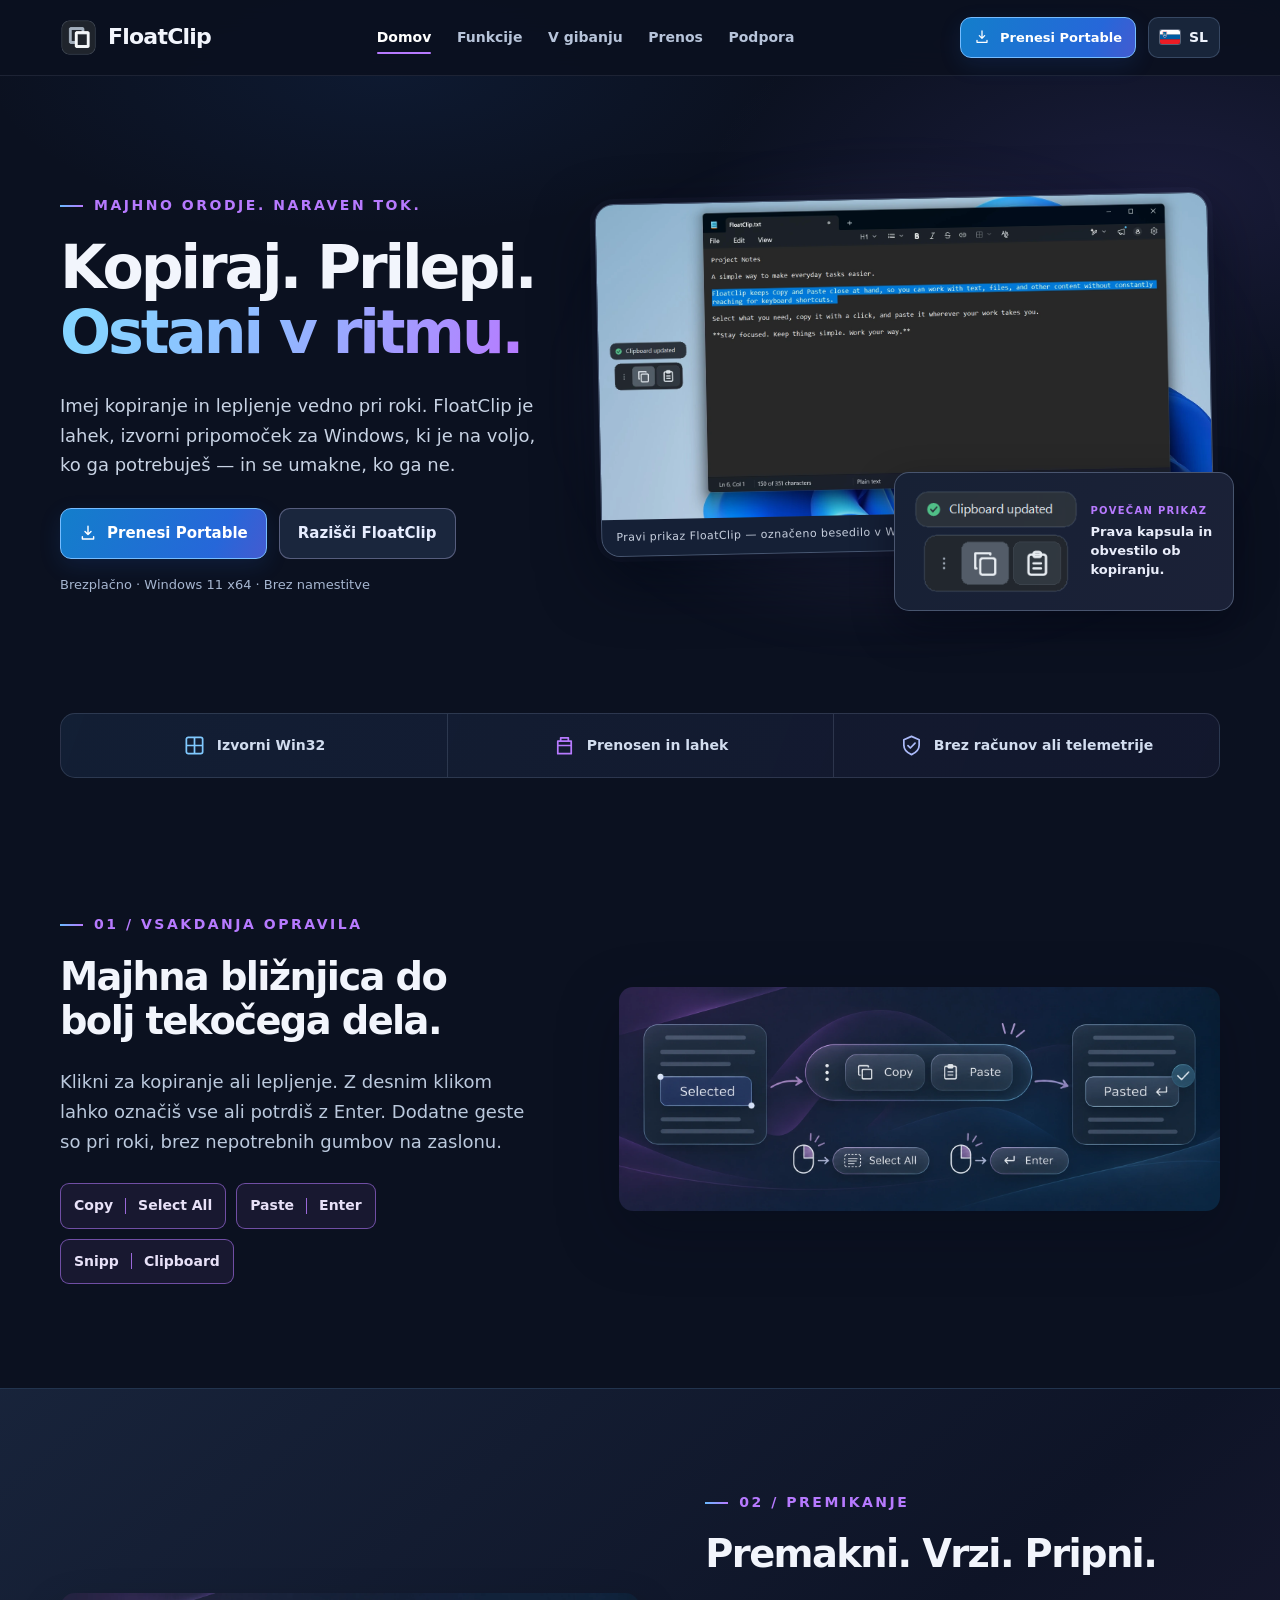
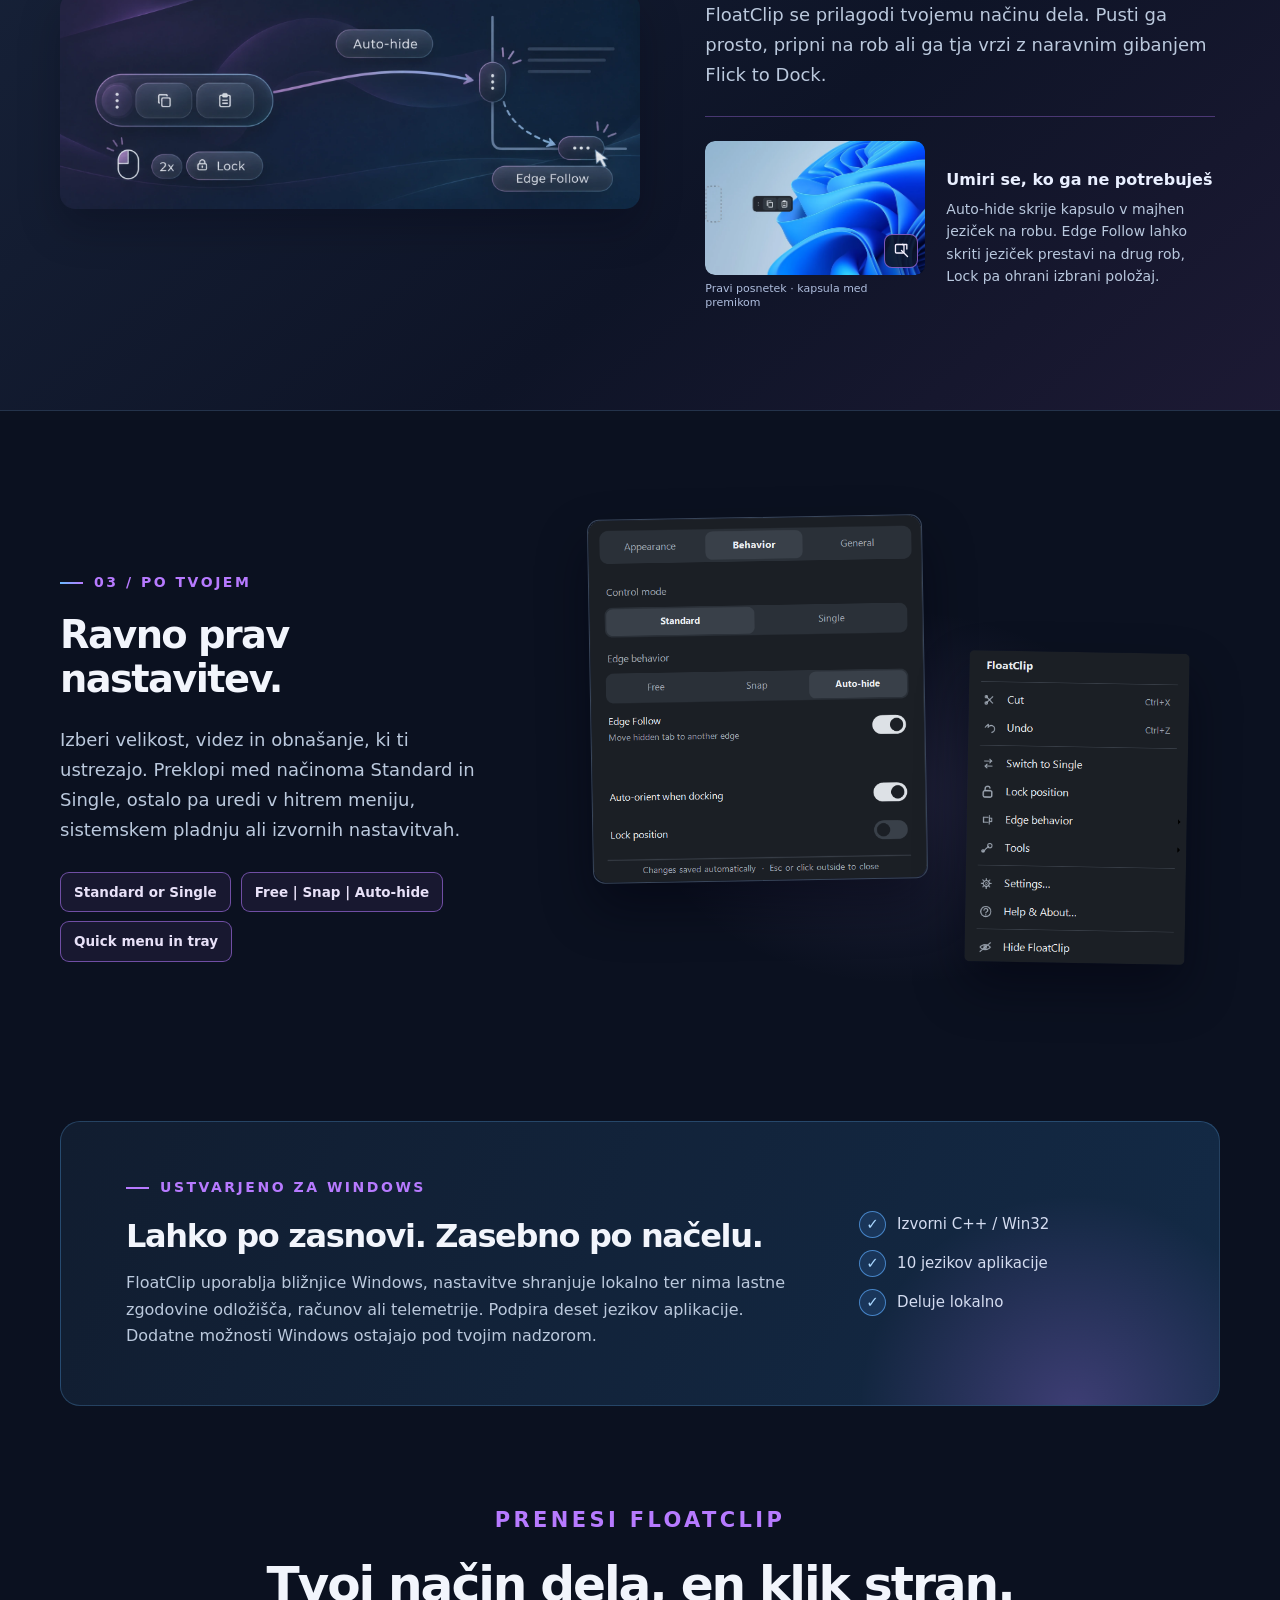
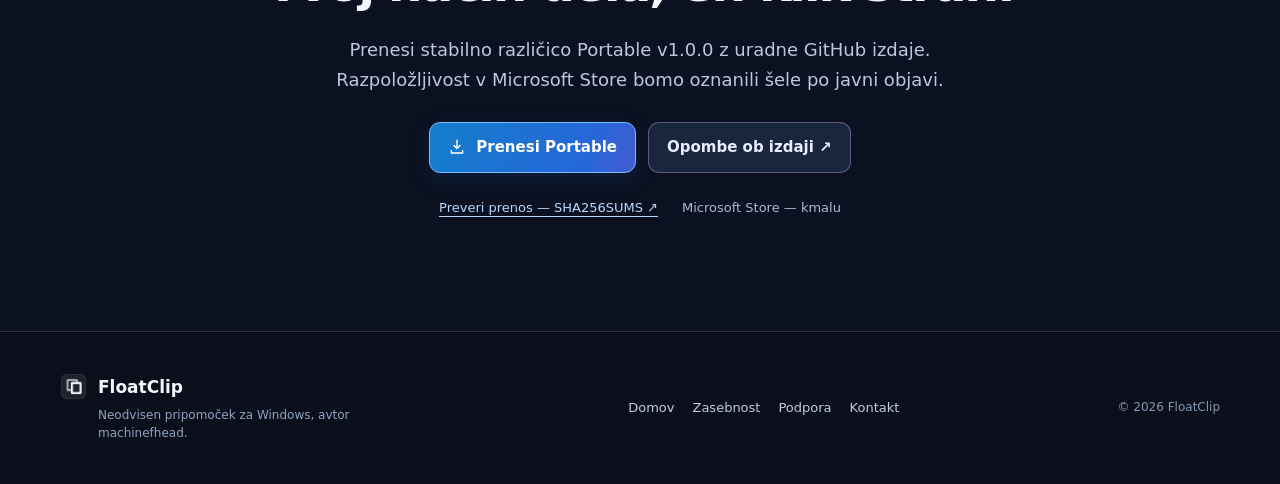
==== commit 5ac3037f: "Publish FloatClip website vNext3.7" ====
--- a/index-sl.html
+++ b/index-sl.html
@@ -1,19 +1,19 @@
-<!doctype html><html lang="sl"><head><meta charset="utf-8"><meta name="viewport" content="width=device-width,initial-scale=1"><meta name="color-scheme" content="dark"><meta name="theme-color" content="#0b1120"><title>FloatClip — Kopiraj. Prilepi. Ostani v ritmu.</title><meta name="description" content="Imej kopiranje in lepljenje vedno pri roki. FloatClip je lahek, izvorni pripomoček za Windows, ki je na voljo, ko ga potrebuješ — in se umakne, ko ga ne."><link rel="canonical" href="https://machinefhead.github.io/floatclip-site/index-sl.html"><link rel="alternate" hreflang="en" href="https://machinefhead.github.io/floatclip-site/index.html"><link rel="alternate" hreflang="sl" href="https://machinefhead.github.io/floatclip-site/index-sl.html"><link rel="alternate" hreflang="x-default" href="https://machinefhead.github.io/floatclip-site/index.html"><meta property="og:type" content="website"><meta property="og:site_name" content="FloatClip"><meta property="og:title" content="FloatClip — Kopiraj. Prilepi. Ostani v ritmu."><meta property="og:description" content="Imej kopiranje in lepljenje vedno pri roki. FloatClip je lahek, izvorni pripomoček za Windows, ki je na voljo, ko ga potrebuješ — in se umakne, ko ga ne."><meta property="og:url" content="https://machinefhead.github.io/floatclip-site/index-sl.html"><meta property="og:image" content="https://machinefhead.github.io/floatclip-site/assets/og-floatclip.jpg"><meta property="og:locale" content="sl_SI"><meta name="twitter:card" content="summary_large_image"><link rel="icon" href="assets/favicon.ico" sizes="any"><link rel="icon" href="assets/favicon-64.png" type="image/png" sizes="64x64"><link rel="apple-touch-icon" href="assets/apple-touch-icon.png"><link rel="stylesheet" href="styles.css"></head><body><a class="skip" href="#main">Preskoči na vsebino</a>
+<!doctype html><html lang="sl"><head><meta charset="utf-8"><meta name="viewport" content="width=device-width,initial-scale=1"><meta name="color-scheme" content="dark"><meta name="theme-color" content="#0b1120"><title>FloatClip — Kopiraj. Prilepi. Ostani v ritmu.</title><meta name="description" content="Imej kopiranje in lepljenje vedno pri roki. FloatClip je lahek, izvorni pripomoček za Windows, ki je na voljo, ko ga potrebuješ — in se umakne, ko ga ne."><link rel="canonical" href="https://machinefhead.github.io/floatclip-site/index-sl.html"><link rel="alternate" hreflang="en" href="https://machinefhead.github.io/floatclip-site/index.html"><link rel="alternate" hreflang="sl" href="https://machinefhead.github.io/floatclip-site/index-sl.html"><link rel="alternate" hreflang="x-default" href="https://machinefhead.github.io/floatclip-site/index.html"><meta property="og:type" content="website"><meta property="og:site_name" content="FloatClip"><meta property="og:title" content="FloatClip — Kopiraj. Prilepi. Ostani v ritmu."><meta property="og:description" content="Imej kopiranje in lepljenje vedno pri roki. FloatClip je lahek, izvorni pripomoček za Windows, ki je na voljo, ko ga potrebuješ — in se umakne, ko ga ne."><meta property="og:url" content="https://machinefhead.github.io/floatclip-site/index-sl.html"><meta property="og:image" content="https://machinefhead.github.io/floatclip-site/assets/og-floatclip.jpg"><meta property="og:locale" content="sl_SI"><meta name="twitter:card" content="summary_large_image"><link rel="icon" href="assets/favicon.ico" sizes="any"><link rel="icon" href="assets/favicon-64.png" type="image/png" sizes="64x64"><link rel="apple-touch-icon" href="assets/apple-touch-icon.png"><link rel="stylesheet" href="styles.css?v=3.7"></head><body><a class="skip" href="#main">Preskoči na vsebino</a>
 <header class="topbar"><div class="shell headbar">
  <a class="brand" href="index-sl.html" aria-label="FloatClip — Domov"><img src="assets/floatclip-icon.png" width="37" height="37" alt=""><span>FloatClip</span></a>
  <nav class="desktop-nav" aria-label="Meni"><a href="index-sl.html" aria-current="page">Domov</a><a href="index-sl.html#features">Funkcije</a><a href="index-sl.html#motion">V gibanju</a><a href="index-sl.html#download">Prenos</a><a href="support-sl.html">Podpora</a></nav>
- <div class="head-controls"><a class="header-download" href="https://github.com/machinefhead/floatclip-releases/releases/download/v1.0.0/FloatClip_v1.0.0_Portable.zip">Prenesi Portable<span aria-hidden="true">↗</span></a>
- <details class="language-switch"><summary aria-label="Izberi jezik"><span aria-hidden="true">🇸🇮</span> <span>SL</span><span class="chevron" aria-hidden="true">⌄</span></summary>
- <div class="language-pop" role="group" aria-label="Izberi jezik"><a href="index.html" lang="en"><span aria-hidden="true">🇬🇧</span> English</a><a href="index-sl.html" lang="sl" aria-current="page"><span aria-hidden="true">🇸🇮</span> Slovenščina</a></div></details>
- <details class="mobile-nav"><summary>Meni<span aria-hidden="true"> ☰</span></summary><nav aria-label="Meni"><a href="index-sl.html">Domov</a><a href="index-sl.html#features">Funkcije</a><a href="index-sl.html#motion">V gibanju</a><a href="index-sl.html#download">Prenos</a><a href="support-sl.html">Podpora</a></nav></details>
+ <div class="head-controls"><a class="header-download" href="https://github.com/machinefhead/floatclip-releases/releases/download/v1.0.0/FloatClip_v1.0.0_Portable.zip"><svg class="download-icon" xmlns="http://www.w3.org/2000/svg" viewBox="0 0 24 24" fill="none" stroke="currentColor" stroke-width="1.9" stroke-linecap="round" stroke-linejoin="round" aria-hidden="true" focusable="false"><path d="M12 3v11m-4-4 4 4 4-4M4.5 17v3h15v-3"/></svg>Prenesi Portable</a>
+ <div class="language-switch"><button class="language-trigger" type="button" popovertarget="language-options" aria-label="Izberi jezik"><img class="flag-icon" src="assets/flag-si.svg" alt="" width="20" height="14"> <span>SL</span></button>
+ <div class="language-pop" id="language-options" popover="auto" role="group" aria-label="Izberi jezik"><a href="index.html" lang="en"><img class="flag-icon" src="assets/flag-gb.svg" alt="" width="20" height="14"> English</a><a href="index-sl.html" lang="sl" aria-current="page"><img class="flag-icon" src="assets/flag-si.svg" alt="" width="20" height="14"> Slovenščina</a></div></div>
+ <nav class="mobile-nav" aria-label="Meni"><a href="index-sl.html">Domov</a><a href="index-sl.html#features">Funkcije</a><a href="index-sl.html#motion">V gibanju</a><a href="index-sl.html#download">Prenos</a><a href="support-sl.html">Podpora</a></nav>
  </div></div></header><main id="main">
-<section class="hero shell"><div class="hero-copy"><p class="eyebrow">MAJHNO ORODJE. NARAVEN TOK.</p><h1>Kopiraj. Prilepi.<br><span class="gradient-type">Ostani v ritmu.</span></h1><p class="hero-lede">Imej kopiranje in lepljenje vedno pri roki. FloatClip je lahek, izvorni pripomoček za Windows, ki je na voljo, ko ga potrebuješ — in se umakne, ko ga ne.</p><div class="hero-actions"><a class="button button-primary" href="https://github.com/machinefhead/floatclip-releases/releases/download/v1.0.0/FloatClip_v1.0.0_Portable.zip"><span aria-hidden="true">↓</span>Prenesi Portable</a><a class="button button-secondary" href="#features">Razišči FloatClip<span aria-hidden="true">↗</span></a></div><p class="release-hint">Brezplačno · Windows 11 x64 · Brez namestitve</p></div>
-<div class="hero-visual"><div class="hero-halo" aria-hidden="true"></div><figure class="hero-scene"><img src="assets/hero-context.webp" alt="Pravi zaslonski posnetek Windows 11 z označenim besedilom in kapsulo FloatClip ob urejevalniku" width="1612" height="828"><figcaption>Pravi prikaz FloatClip — označeno besedilo v Windows</figcaption></figure><div class="hero-zoom" aria-label="Prava kapsula in obvestilo ob kopiranju."><img src="assets/clipboard-capsule.png" width="245" height="142" alt="Obvestilo Clipboard updated in dejanska kapsula FloatClip"><div><span>POVEČAN PRIKAZ</span><strong>Prava kapsula in obvestilo ob kopiranju.</strong></div></div></div>
+<section class="hero shell"><div class="hero-copy"><p class="eyebrow">MAJHNO ORODJE. NARAVEN TOK.</p><h1>Kopiraj. Prilepi.<br><span class="gradient-type">Ostani v ritmu.</span></h1><p class="hero-lede">Imej kopiranje in lepljenje vedno pri roki. FloatClip je lahek, izvorni pripomoček za Windows, ki je na voljo, ko ga potrebuješ — in se umakne, ko ga ne.</p><div class="hero-actions"><a class="button button-primary" href="https://github.com/machinefhead/floatclip-releases/releases/download/v1.0.0/FloatClip_v1.0.0_Portable.zip"><svg class="download-icon" xmlns="http://www.w3.org/2000/svg" viewBox="0 0 24 24" fill="none" stroke="currentColor" stroke-width="1.9" stroke-linecap="round" stroke-linejoin="round" aria-hidden="true" focusable="false"><path d="M12 3v11m-4-4 4 4 4-4M4.5 17v3h15v-3"/></svg>Prenesi Portable</a><a class="button button-secondary" href="#features">Razišči FloatClip</a></div><p class="release-hint">Brezplačno · Windows 11 x64 · Brez namestitve</p></div>
+<div class="hero-visual"><div class="hero-halo" aria-hidden="true"></div><figure class="hero-scene"><img src="assets/hero-context.webp" alt="Pravi posnetek Windows 11 z označenim besedilom in obvestilom Clipboard updated" width="1612" height="828"><figcaption>Pravi prikaz FloatClip — označeno besedilo v Windows</figcaption></figure><div class="hero-zoom" aria-label="Prava kapsula in obvestilo ob kopiranju."><img src="assets/clipboard-capsule.png" width="245" height="142" alt="Obvestilo Clipboard updated in dejanska kapsula FloatClip"><div><span>POVEČAN PRIKAZ</span><strong>Prava kapsula in obvestilo ob kopiranju.</strong></div></div></div>
 </section>
-<div class="shell proof-strip" aria-label="Product highlights"><div>Izvorni Win32</div><div>Prenosen in lahek</div><div>Brez računov ali telemetrije</div></div>
-<section class="section shell feature-section" id="features"><div class="section-intro"><p class="eyebrow">01 / VSAKDANJA OPRAVILA</p><h2>Majhna bližnjica do bolj tekočega dela.</h2><p>Klikni za kopiranje ali lepljenje. Z desnim klikom lahko označiš vse ali potrdiš z Enter. Dodatne geste so pri roki, brez nepotrebnih gumbov na zaslonu.</p><div class="feature-tags"><span>Copy &amp; Paste</span><span>Select All / Enter</span><span>Standard ali Single</span></div></div><figure class="illustration-card"><img src="assets/quick-intro-copy.webp" alt="Originalna ilustracija Quick Intro iz aplikacije FloatClip" width="680" height="360" loading="lazy"><figcaption>Originalna ilustracija Quick Intro iz aplikacije FloatClip</figcaption></figure></section>
-<section class="motion-band" id="motion"><div class="shell motion-layout"><div class="motion-showcase"><figure><img src="assets/flick-dock.webp" alt="Pravi posnetek kapsule FloatClip med premikom in s predogledom pripenjanja" width="1530" height="595" loading="lazy"><figcaption>Pravi posnetek: premikanje kapsule in črtkani cilj pripenjanja</figcaption></figure><div class="motion-accent" aria-hidden="true"></div></div><div class="motion-copy"><p class="eyebrow">02 / PREMIKANJE</p><h2>Premakni. Vrzi. Pripni.</h2><p>FloatClip se prilagodi tvojemu načinu dela. Pusti ga prosto, pripni na rob ali ga tja vrzi z naravnim gibanjem Flick to Dock.</p><div class="inline-insight"><img src="assets/quick-intro-hide.webp" alt="Izvirna Quick Intro ilustracija za Auto-hide in Edge Follow" width="680" height="360" loading="lazy"><div><strong>Umiri se, ko ga ne potrebuješ</strong><p>Auto-hide skrije kapsulo v majhen jeziček na robu. Edge Follow lahko skriti jeziček prestavi na drug rob, Lock pa ohrani izbrani položaj.</p></div></div></div></div></section>
-<section class="section shell settings-section" id="customize"><div class="settings-copy"><p class="eyebrow">03 / PO TVOJEM</p><h2>Ravno prav nastavitev.</h2><p>Izberi velikost, videz in obnašanje, ki ti ustrezajo. Preklopi med načinoma Standard in Single, ostalo pa uredi v hitrem meniju ali izvornih nastavitvah.</p><div class="settings-note">Standard / Single <span aria-hidden="true">·</span> Free / Snap / Auto-hide <span aria-hidden="true">·</span> Quick menu</div></div><div class="settings-art"><figure class="settings-window"><a href="assets/settings-behavior.png" target="_blank" rel="noopener" aria-label="Odpri celoten posnetek nastavitev"><img src="assets/settings-behavior.png" alt="Dejanski temni zavihek Behavior v nastavitvah FloatClip" width="531" height="577" loading="lazy"></a><figcaption>Dejanske nastavitve Behavior</figcaption></figure><figure class="menu-window"><a href="assets/quick-menu.png" target="_blank" rel="noopener" aria-label="Odpri celoten posnetek menija"><img src="assets/quick-menu.png" alt="Dejanski hitri meni FloatClip" width="321" height="454" loading="lazy"></a><figcaption>Dejanski hitri meni FloatClip</figcaption></figure></div></section>
+<div class="shell proof-strip" aria-label="Prednosti izdelka"><div class="proof-item"><svg viewBox="0 0 24 24" fill="none" stroke="currentColor" stroke-width="1.8" stroke-linecap="round" stroke-linejoin="round" aria-hidden="true" focusable="false"><rect x="3.5" y="3.5" width="17" height="17" rx="2"/><path d="M12 4v16M4 12h16"/></svg><span>Izvorni Win32</span></div><div class="proof-item"><svg viewBox="0 0 24 24" fill="none" stroke="currentColor" stroke-width="1.8" stroke-linecap="round" stroke-linejoin="round" aria-hidden="true" focusable="false"><path d="M5 7.5h14v13H5zM8 7.5V4h8v3.5M5 12h14"/></svg><span>Prenosen in lahek</span></div><div class="proof-item"><svg viewBox="0 0 24 24" fill="none" stroke="currentColor" stroke-width="1.8" stroke-linecap="round" stroke-linejoin="round" aria-hidden="true" focusable="false"><path d="M12 2.5 20 6v5.5c0 5-3.5 8.1-8 10-4.5-1.9-8-5-8-10V6z"/><path d="m8.3 12.1 2.5 2.5 4.9-5"/></svg><span>Brez računov ali telemetrije</span></div></div>
+<section class="section shell feature-section" id="features"><div class="section-intro"><p class="eyebrow">01 / VSAKDANJA OPRAVILA</p><h2>Majhna bližnjica do bolj tekočega dela.</h2><p>Klikni za kopiranje ali lepljenje. Z desnim klikom lahko označiš vse ali potrdiš z Enter. Dodatne geste so pri roki, brez nepotrebnih gumbov na zaslonu.</p><div class="feature-tags"><span class="feature-pair" aria-label="Copy in Select All"><span>Copy</span><span class="pair-divider" aria-hidden="true"></span><span>Select All</span></span><span class="feature-pair" aria-label="Paste in Enter"><span>Paste</span><span class="pair-divider" aria-hidden="true"></span><span>Enter</span></span><span class="feature-pair" aria-label="Izrez zaslona in zgodovina odložišča"><span>Snipp</span><span class="pair-divider" aria-hidden="true"></span><span>Clipboard</span></span></div></div><figure class="illustration-card"><img src="assets/quick-intro-copy.webp" alt="Originalna ilustracija Quick Intro iz aplikacije FloatClip" width="1680" height="624" loading="lazy"></figure></section>
+<section class="motion-band" id="motion"><div class="shell motion-layout"><div class="motion-showcase"><figure><img src="assets/quick-intro-hide.webp" alt="Izvirna ilustracija Quick Intro za Auto-hide in Edge Follow" width="1680" height="624" loading="lazy"></figure></div><div class="motion-copy"><p class="eyebrow">02 / PREMIKANJE</p><h2>Premakni. Vrzi. Pripni.</h2><p>FloatClip se prilagodi tvojemu načinu dela. Pusti ga prosto, pripni na rob ali ga tja vrzi z naravnim gibanjem Flick to Dock.</p><div class="inline-insight"><figure class="motion-inset"><button type="button" class="motion-zoom-trigger motion-inset-trigger" popovertarget="motion-preview-sl" aria-label="Povečaj posnetek pripenjanja"><img src="assets/flick-dock.webp" alt="Pravi posnetek kapsule med premikanjem in predogledom pripenjanja" width="1530" height="595" loading="lazy"><span class="zoom-affordance" aria-hidden="true"><svg aria-hidden="true" width="17" height="17" viewBox="0 0 24 24" fill="none" stroke="currentColor" stroke-width="1.9" stroke-linecap="round" stroke-linejoin="round"><rect x="3.5" y="3.5" width="12" height="12" rx="1.5"/><path d="M12 12l8.5 8.5M13 3.5h6.5V10"/></svg></span></button><figcaption>Pravi posnetek · kapsula med premikom</figcaption></figure><div id="motion-preview-sl" class="motion-lightbox" popover="auto" role="dialog" aria-label="Realni posnetek kapsule in cilja pripenjanja v polni ločljivosti"><button type="button" class="motion-lightbox-close" popovertarget="motion-preview-sl" popovertargetaction="hide" aria-label="Zapri sliko"><span aria-hidden="true">×</span> Zapri sliko</button><button type="button" class="motion-lightbox-image" popovertarget="motion-preview-sl" popovertargetaction="hide" aria-label="Klikni za zapiranje povečane slike"><img src="assets/flick-dock.webp" alt="Pravi posnetek kapsule med premikanjem in predogledom pripenjanja" width="1530" height="595"></button></div><div><strong>Umiri se, ko ga ne potrebuješ</strong><p>Auto-hide skrije kapsulo v majhen jeziček na robu. Edge Follow lahko skriti jeziček prestavi na drug rob, Lock pa ohrani izbrani položaj.</p></div></div></div></div></section>
+<section class="section shell settings-section" id="customize"><div class="settings-copy"><p class="eyebrow">03 / PO TVOJEM</p><h2>Ravno prav nastavitev.</h2><p>Izberi velikost, videz in obnašanje, ki ti ustrezajo. Preklopi med načinoma Standard in Single, ostalo pa uredi v hitrem meniju, sistemskem pladnju ali izvornih nastavitvah.</p><div class="settings-note"><span>Standard or Single</span><span>Free | Snap | Auto-hide</span><span>Quick menu in tray</span></div></div><div class="settings-art"><figure class="settings-window"><img src="assets/settings-behavior.png" alt="Dejanski temni zavihek Behavior v nastavitvah FloatClip" width="531" height="577" loading="lazy"></figure><figure class="menu-window"><img src="assets/quick-menu.png" alt="Dejanski hitri meni FloatClip" width="321" height="454" loading="lazy"></figure></div></section>
 <section class="shell quiet-section"><div class="quiet-glow" aria-hidden="true"></div><div class="quiet-copy"><p class="eyebrow">USTVARJENO ZA WINDOWS</p><h2>Lahko po zasnovi. Zasebno po načelu.</h2><p>FloatClip uporablja bližnjice Windows, nastavitve shranjuje lokalno ter nima lastne zgodovine odložišča, računov ali telemetrije. Podpira deset jezikov aplikacije. Dodatne možnosti Windows ostajajo pod tvojim nadzorom.</p></div><div class="quiet-facts"><span>Izvorni C++ / Win32</span><span>10 jezikov aplikacije</span><span>Deluje lokalno</span></div></section>
-<section class="shell download-section" id="download"><p class="eyebrow">PRENESI FLOATCLIP</p><h2>Tvoj način dela, en klik stran.</h2><p>Prenesi stabilno različico Portable v1.0.0 z uradne GitHub izdaje. Razpoložljivost v Microsoft Store bomo oznanili šele po javni objavi.</p><div class="hero-actions"><a class="button button-primary" href="https://github.com/machinefhead/floatclip-releases/releases/download/v1.0.0/FloatClip_v1.0.0_Portable.zip"><span aria-hidden="true">↓</span>Prenesi Portable</a><a class="button button-secondary" href="https://github.com/machinefhead/floatclip-releases/releases/tag/v1.0.0" rel="noopener noreferrer">Opombe ob izdaji ↗</a></div><div class="download-meta"><a href="https://github.com/machinefhead/floatclip-releases/releases/download/v1.0.0/SHA256SUMS.txt" rel="noopener noreferrer">Preveri prenos — SHA256SUMS ↗</a><span>Microsoft Store — kmalu</span></div></section>
-</main><footer class="footer"><div class="shell footer-inner"><div class="footer-brand"><img src="assets/floatclip-icon.png" alt="" width="27" height="27"><div><strong>FloatClip</strong><p>Neodvisen pripomoček za Windows, avtor machinefhead.</p></div></div><nav aria-label="Footer"> <a href="index-sl.html">Domov</a><a href="privacy-sl.html">Zasebnost</a><a href="support-sl.html">Podpora</a><a href="mailto:floatclip.support@proton.me">Kontakt</a></nav><span class="copyright">© 2026 FloatClip</span></div></footer></body></html>+<section class="shell download-section" id="download"><p class="eyebrow">PRENESI FLOATCLIP</p><h2>Tvoj način dela, en klik stran.</h2><p>Prenesi stabilno različico Portable v1.0.0 z uradne GitHub izdaje. Razpoložljivost v Microsoft Store bomo oznanili šele po javni objavi.</p><div class="hero-actions"><a class="button button-primary" href="https://github.com/machinefhead/floatclip-releases/releases/download/v1.0.0/FloatClip_v1.0.0_Portable.zip"><svg class="download-icon" xmlns="http://www.w3.org/2000/svg" viewBox="0 0 24 24" fill="none" stroke="currentColor" stroke-width="1.9" stroke-linecap="round" stroke-linejoin="round" aria-hidden="true" focusable="false"><path d="M12 3v11m-4-4 4 4 4-4M4.5 17v3h15v-3"/></svg>Prenesi Portable</a><a class="button button-secondary" href="https://github.com/machinefhead/floatclip-releases/releases/tag/v1.0.0" target="_blank" rel="noopener noreferrer">Opombe ob izdaji ↗</a></div><div class="download-meta"><a href="https://github.com/machinefhead/floatclip-releases/releases/download/v1.0.0/SHA256SUMS.txt" rel="noopener noreferrer">Preveri prenos — SHA256SUMS ↗</a><span>Microsoft Store — kmalu</span></div></section>
+</main><footer class="footer"><div class="shell footer-inner"><div class="footer-brand"><img src="assets/floatclip-icon.png" alt="" width="27" height="27"><div><strong>FloatClip</strong><p>Neodvisen pripomoček za Windows, avtor machinefhead.</p></div></div><nav aria-label="Noga strani"> <a href="index-sl.html">Domov</a><a href="privacy-sl.html">Zasebnost</a><a href="support-sl.html">Podpora</a><a href="mailto:floatclip.support@proton.me">Kontakt</a></nav><span class="copyright">© 2026 FloatClip</span></div></footer></body></html>
--- a/styles.css
+++ b/styles.css
@@ -2,7 +2,7 @@
 :root{color-scheme:dark;--bg:#0b1120;--bg2:#101a2a;--panel:#131e30;--panel2:#19263b;--line:rgba(181,199,229,.16);--text:#f2f5fc;--muted:#b8c5d8;--dim:#99acc6;--blue:#69baff;--violet:#b29aff;--max:1160px;font-family:Segoe UI,system-ui,-apple-system,BlinkMacSystemFont,Arial,sans-serif}
 *,*::before,*::after{box-sizing:border-box}html{scroll-behavior:smooth;scroll-padding-top:100px}body{margin:0;background:var(--bg);color:var(--text);font-size:17px;line-height:1.66;-webkit-font-smoothing:antialiased;overflow-x:clip}body::before{content:'';pointer-events:none;position:absolute;inset:0 0 auto;height:900px;background:radial-gradient(ellipse 46% 32% at 91% 21%,rgba(101,82,187,.17),transparent 78%),radial-gradient(ellipse 38% 22% at 30% 8%,rgba(37,96,186,.11),transparent 82%);z-index:-1}img{max-width:100%;height:auto;display:block}a{color:inherit;text-underline-offset:4px}a:hover{color:#fff}a:focus-visible,summary:focus-visible{outline:3px solid #98c7ff;outline-offset:4px;border-radius:5px}.shell{width:min(var(--max),calc(100% - 88px));margin-inline:auto}.skip{position:fixed;top:-130px;left:12px;background:#fff;color:#10203a;padding:12px 18px;z-index:100}.skip:focus{top:12px}
 .topbar{position:sticky;top:0;z-index:40;background:rgba(11,17,32,.93);border-bottom:1px solid rgba(193,201,237,.10);backdrop-filter:blur(16px)}.headbar{display:flex;align-items:center;gap:28px;min-height:75px}.brand{display:inline-flex;align-items:center;gap:11px;font-size:22px;font-weight:770;text-decoration:none;white-space:nowrap;letter-spacing:-.035em}.brand img{object-fit:contain;border-radius:8px}.desktop-nav{display:flex;gap:clamp(12px,2vw,29px);align-items:center;justify-content:center;flex:1}.desktop-nav a{text-decoration:none;font-size:14px;color:#b7c4da;font-weight:630;white-space:nowrap}.desktop-nav a:hover,.desktop-nav a[aria-current=page]{color:#fff}.head-controls{display:flex;align-items:center;gap:12px;margin-left:auto}.header-download{font-size:13px;text-decoration:none;color:#dae9ff;border:1px solid #426aa5;padding:8px 13px;border-radius:10px;white-space:nowrap;background:rgba(39,75,137,.18);font-weight:700}.header-download span{margin-left:6px;color:#9bc6ff}.language-switch{position:relative}.language-switch summary{list-style:none;display:flex;align-items:center;gap:7px;padding:8px 11px;cursor:pointer;border:1px solid rgba(159,188,232,.23);border-radius:10px;background:#18253a;color:#eef3fc;font-size:14px;min-width:81px;font-weight:680}.language-switch summary::-webkit-details-marker{display:none}.language-switch summary::marker{content:''}.language-pop{position:absolute;right:0;top:calc(100% + 10px);min-width:177px;padding:7px;background:#172438;border:1px solid #435b81;border-radius:12px;box-shadow:0 22px 45px #0009}.language-pop a{display:flex;gap:8px;text-decoration:none;font-size:14px;padding:9px;border-radius:7px}.language-pop a:hover,.language-pop a[aria-current=page]{background:#294368}.chevron{margin-left:2px}.mobile-nav{display:none}
-.eyebrow{font-size:12px;font-weight:800;letter-spacing:.18em;line-height:1.45;color:#aecdff;margin:0 0 20px}.eyebrow::before{content:'';display:inline-block;width:23px;height:2px;background:linear-gradient(90deg,#65c5ff,#b799ff);vertical-align:middle;margin-right:11px}.hero{display:grid;grid-template-columns:minmax(0,.89fr) minmax(0,1.11fr);align-items:center;gap:40px;padding-top:82px;padding-bottom:69px;min-height:625px}.hero-copy{position:relative;z-index:2}.hero h1{font-size:clamp(46px,4.7vw,72px);line-height:1.08;letter-spacing:-.052em;margin:0 0 26px;font-weight:780}.gradient-type{background:linear-gradient(110deg,#83d6ff 4%,#84afff 49%,#c49aff 96%);color:transparent;background-clip:text;-webkit-background-clip:text}.hero-lede{color:#c8d3e4;font-size:18px;line-height:1.65;margin:0 0 28px;max-width:510px}.hero-actions{display:flex;flex-wrap:wrap;align-items:center;gap:12px;margin:0 0 15px}.button{min-height:49px;display:inline-flex;align-items:center;justify-content:center;gap:12px;text-decoration:none;font-size:15px;font-weight:750;border-radius:11px;padding:12px 18px;white-space:nowrap;transition:background-color .2s ease,transform .2s ease,border-color .2s ease}.button:hover{transform:translateY(-2px)}.button-primary{color:white!important;background:linear-gradient(115deg,#137ecb 0%,#2667d9 75%,#624fc7 125%);border:1px solid #76bcff;box-shadow:0 7px 22px rgba(32,104,222,.14)}.button-secondary{border:1px solid #5e668a;background:#1a263d;color:#e7edff!important}.button-secondary:hover{border-color:#b4a0ff;background:#242f4b}.release-hint{color:#a6b6d0;font-size:13px;margin:0}.hero-visual{position:relative;min-width:0;padding:23px 9px 64px 0}.hero-halo{position:absolute;inset:5% 0 5% 4%;border-radius:42%;background:radial-gradient(ellipse at 49% 51%,rgba(66,125,234,.24),rgba(139,75,203,.13) 47%,transparent 70%);filter:blur(38px);pointer-events:none}.hero-scene{position:relative;margin:0;overflow:hidden;border-radius:19px;border:1px solid rgba(159,180,223,.3);background:#222f43;box-shadow:0 22px 60px #0208159e,0 0 0 5px rgba(130,147,211,.045);transform:rotate(-1.2deg)}.hero-scene img{width:100%;aspect-ratio:1.94;object-fit:cover}.hero-scene figcaption{font-size:11px;padding:9px 14px;color:#c8d0df;letter-spacing:.04em;background:#152036}.hero-zoom{position:absolute;right:-14px;bottom:4px;display:flex;align-items:center;gap:8px;width:340px;min-height:139px;padding:12px 15px;border-radius:15px;border:1px solid rgba(168,141,248,.58);background:linear-gradient(120deg,rgba(21,29,51,.98),rgba(34,29,67,.97));box-shadow:0 16px 45px #030712ad}.hero-zoom img{width:168px;max-width:57%;flex:0 0 auto}.hero-zoom div{display:flex;flex-direction:column;gap:3px}.hero-zoom span{font-size:10px;font-weight:800;letter-spacing:.13em;color:#c4aaff}.hero-zoom strong{font-size:13px;line-height:1.45;color:#e9edfa;font-weight:620}
+.eyebrow{font-size:14px;font-weight:800;letter-spacing:.18em;line-height:1.45;color:#aecdff;margin:0 0 20px}.eyebrow::before{content:'';display:inline-block;width:23px;height:2px;background:linear-gradient(90deg,#65c5ff,#b799ff);vertical-align:middle;margin-right:11px}.hero{display:grid;grid-template-columns:minmax(0,.89fr) minmax(0,1.11fr);align-items:center;gap:40px;padding-top:82px;padding-bottom:69px;min-height:625px}.hero-copy{position:relative;z-index:2}.hero h1{font-size:clamp(46px,4.7vw,72px);line-height:1.08;letter-spacing:-.052em;margin:0 0 26px;font-weight:780}.gradient-type{background:linear-gradient(110deg,#83d6ff 4%,#84afff 49%,#c49aff 96%);color:transparent;background-clip:text;-webkit-background-clip:text}.hero-lede{color:#c8d3e4;font-size:18px;line-height:1.65;margin:0 0 28px;max-width:510px}.hero-actions{display:flex;flex-wrap:wrap;align-items:center;gap:12px;margin:0 0 15px}.button{min-height:49px;display:inline-flex;align-items:center;justify-content:center;gap:12px;text-decoration:none;font-size:15px;font-weight:750;border-radius:11px;padding:12px 18px;white-space:nowrap;transition:background-color .2s ease,transform .2s ease,border-color .2s ease}.button:hover{transform:translateY(-2px)}.button-primary{color:white!important;background:linear-gradient(115deg,#137ecb 0%,#2667d9 75%,#624fc7 125%);border:1px solid #76bcff;box-shadow:0 7px 22px rgba(32,104,222,.14)}.button-secondary{border:1px solid #5e668a;background:#1a263d;color:#e7edff!important}.button-secondary:hover{border-color:#b4a0ff;background:#242f4b}.release-hint{color:#a6b6d0;font-size:13px;margin:0}.hero-visual{position:relative;min-width:0;padding:23px 9px 64px 0}.hero-halo{position:absolute;inset:5% 0 5% 4%;border-radius:42%;background:radial-gradient(ellipse at 49% 51%,rgba(66,125,234,.24),rgba(139,75,203,.13) 47%,transparent 70%);filter:blur(38px);pointer-events:none}.hero-scene{position:relative;margin:0;overflow:hidden;border-radius:19px;border:1px solid rgba(159,180,223,.3);background:#222f43;box-shadow:0 22px 60px #0208159e,0 0 0 5px rgba(130,147,211,.045);transform:rotate(-1.2deg)}.hero-scene img{width:100%;aspect-ratio:1.94;object-fit:cover}.hero-scene figcaption{font-size:11px;padding:9px 14px;color:#c8d0df;letter-spacing:.04em;background:#152036}.hero-zoom{position:absolute;right:-14px;bottom:4px;display:flex;align-items:center;gap:8px;width:340px;min-height:139px;padding:12px 15px;border-radius:15px;border:1px solid rgba(168,141,248,.58);background:linear-gradient(120deg,rgba(21,29,51,.98),rgba(34,29,67,.97));box-shadow:0 16px 45px #030712ad}.hero-zoom img{width:168px;max-width:57%;flex:0 0 auto}.hero-zoom div{display:flex;flex-direction:column;gap:3px}.hero-zoom span{font-size:10px;font-weight:800;letter-spacing:.13em;color:#c4aaff}.hero-zoom strong{font-size:13px;line-height:1.45;color:#e9edfa;font-weight:620}
 .proof-strip{display:grid;grid-template-columns:repeat(3,1fr);border:1px solid var(--line);border-radius:15px;background:linear-gradient(110deg,rgba(28,47,76,.47),rgba(25,29,55,.57));margin-top:12px;margin-bottom:30px;overflow:hidden}.proof-strip>div{text-align:center;padding:20px 16px;color:#d2ddef;font-size:14px;font-weight:720}.proof-strip>div+div{border-left:1px solid var(--line)}
 .section{padding-top:106px;padding-bottom:104px}.section h2,.motion-copy h2,.quiet-section h2,.download-section h2{font-size:clamp(32px,3vw,46px);line-height:1.16;letter-spacing:-.042em;font-weight:760;margin:0 0 23px}.section p:not(.eyebrow),.motion-copy>p:not(.eyebrow),.quiet-section p:not(.eyebrow),.download-section>p:not(.eyebrow){color:#bbc9dd;font-size:18px;line-height:1.68;margin:0 0 26px}.feature-section{display:grid;grid-template-columns:minmax(0,.9fr) minmax(0,1.1fr);gap:68px;align-items:center}.section-intro{max-width:470px}.feature-tags{display:flex;flex-wrap:wrap;gap:9px}.feature-tags span{font-size:13px;color:#d7ddf0;border:1px solid rgba(166,166,239,.22);padding:8px 11px;background:rgba(79,69,129,.15);border-radius:8px}.illustration-card{margin:0;padding:20px 20px 12px;border:1px solid rgba(145,145,221,.23);border-radius:18px;background:linear-gradient(140deg,#182440,#172037);box-shadow:0 16px 44px #03081669}.illustration-card img{border-radius:12px;width:100%}.illustration-card figcaption{color:#99b2d4;font-size:12px;padding-top:12px;text-align:right}
 .motion-band{background:linear-gradient(140deg,rgba(27,40,65,.8),rgba(15,21,41,.77) 60%,rgba(40,31,65,.6));border-top:1px solid #22344e;border-bottom:1px solid #24334b}.motion-layout{display:grid;grid-template-columns:minmax(0,1.06fr) minmax(0,.94fr);gap:65px;align-items:center;padding-top:103px;padding-bottom:100px}.motion-showcase{position:relative}.motion-showcase figure{margin:0;border:1px solid rgba(154,172,229,.32);background:#21344a;border-radius:16px;overflow:hidden;box-shadow:0 24px 60px #040a1769;position:relative;z-index:1}.motion-showcase img{width:100%;aspect-ratio:1.75;object-fit:cover;object-position:left center}.motion-showcase figcaption{font-size:11px;color:#c1cddd;background:#152337;padding:10px 13px}.motion-accent{position:absolute;inset:-18px auto auto -18px;width:170px;height:170px;border-top:2px solid #c0a0ff;border-left:2px solid #718aff;border-radius:20px;opacity:.65}.motion-copy{max-width:510px}.inline-insight{margin-top:31px;border-top:1px solid rgba(160,170,221,.18);padding-top:25px;display:grid;grid-template-columns:148px 1fr;align-items:center;gap:19px}.inline-insight img{width:148px;height:auto;border-radius:9px;border:1px solid rgba(197,155,248,.24)}.inline-insight strong{font-size:17px;font-weight:760}.inline-insight p{font-size:15px;color:#b9c8de;line-height:1.62;margin:7px 0 0}
@@ -13,6 +13,316 @@
 .subpage-main{padding-bottom:100px}.subpage-top{padding-top:92px;padding-bottom:40px}.subpage-top h1{font-size:clamp(39px,4.8vw,62px);letter-spacing:-.05em;line-height:1.14;margin:0 0 18px}.subpage-top>p:not(.eyebrow){color:#bfcbde;font-size:18px;max-width:750px}.subpage-top .legal-meta{font-size:13px!important;color:#93a9c9!important;margin-top:15px}.legal-body{max-width:900px;padding:35px 48px 52px;border-radius:17px;background:rgba(20,30,49,.76);border:1px solid var(--line);box-shadow:0 20px 50px #02071556}.legal-body h2{font-size:23px;letter-spacing:-.025em;color:#eaf1ff;line-height:1.3;margin:33px 0 11px}.legal-body h2:first-child{margin-top:0}.legal-body p,.legal-body ul,.legal-body ol{color:#c4d0e1;font-size:16px;line-height:1.75;margin:0 0 15px}.legal-body a{color:#a6cdff;overflow-wrap:anywhere}.legal-body code{font-size:14px;background:#0b1422;padding:2px 5px;overflow-wrap:anywhere}.legal-body li{margin:6px 0}
 @media(max-width:1080px){.shell{width:min(var(--max),calc(100% - 52px))}.headbar{gap:20px}.desktop-nav{gap:14px}.header-download{display:none}.hero{gap:25px}.hero-zoom{right:0;width:310px}.motion-layout{gap:35px}.feature-section,.settings-section{gap:35px}}
 @media(max-width:780px){.shell{width:min(var(--max),calc(100% - 36px))}.desktop-nav{display:none}.mobile-nav{display:block;position:relative;order:2}.mobile-nav summary{list-style:none;cursor:pointer;font-size:13px;font-weight:700;border:1px solid #344763;border-radius:9px;padding:7px 9px;white-space:nowrap}.mobile-nav summary::-webkit-details-marker{display:none}.mobile-nav summary::marker{content:''}.mobile-nav nav{position:absolute;right:0;top:calc(100% + 13px);min-width:180px;display:flex;flex-direction:column;gap:0;padding:8px;border-radius:11px;background:#18243a;border:1px solid #405579;box-shadow:0 22px 45px #0009}.mobile-nav nav a{font-size:15px;text-decoration:none;padding:8px 10px;color:#e9efff;border-radius:6px}.mobile-nav nav a:hover{background:#30435f}.head-controls{gap:9px}.headbar{min-height:67px}.brand{font-size:21px}.brand img{width:34px;height:34px}.hero{grid-template-columns:1fr;padding-top:63px;padding-bottom:65px;min-height:0;gap:35px}.hero h1{font-size:clamp(44px,8vw,64px)}.hero-lede{max-width:680px}.hero-visual{max-width:700px;width:100%;margin-inline:auto;padding:12px 8px 60px 8px}.hero-zoom{right:0;bottom:0}.proof-strip{margin-top:0}.feature-section,.motion-layout,.settings-section{grid-template-columns:1fr}.section{padding-block:80px}.feature-section{gap:32px}.section-intro,.settings-copy{max-width:700px}.motion-layout{padding-top:80px;padding-bottom:80px}.motion-copy{max-width:700px}.settings-section{gap:29px}.settings-art{min-height:0}.settings-window{max-width:350px}.quiet-section{padding:38px;grid-template-columns:1fr;gap:26px}.quiet-facts{display:flex;flex-direction:row;flex-wrap:wrap;gap:10px 18px}.footer-inner{align-items:flex-start;flex-wrap:wrap}.copyright{margin-left:auto}.subpage-top{padding-top:65px}}
-@media(max-width:500px){body{font-size:16px}.shell{width:calc(100% - 32px)}.brand{gap:7px;font-size:19px}.brand img{width:30px;height:30px}.headbar{gap:8px;min-height:62px}.language-switch summary{padding:7px 8px;min-width:0;font-size:13px}.hero{padding-top:45px;padding-bottom:48px;gap:24px}.eyebrow{font-size:10.5px;letter-spacing:.14em;margin-bottom:17px}.eyebrow::before{width:15px;margin-right:7px}.hero h1{font-size:clamp(39px,10vw,51px);margin-bottom:19px}.hero-lede{font-size:16.5px;line-height:1.6;margin-bottom:23px}.button{font-size:14px;padding:10px 13px;min-height:46px}.release-hint{font-size:12px}.hero-visual{padding:0 0 86px}.hero-scene{border-radius:13px;transform:none}.hero-scene img{aspect-ratio:1.63;object-position:left center}.hero-scene figcaption{display:none}.hero-zoom{bottom:0;width:min(100%,330px);min-height:115px;padding:8px;gap:6px;right:0}.hero-zoom img{width:140px;max-width:51%}.hero-zoom strong{font-size:12px}.hero-zoom span{font-size:9px}.proof-strip{grid-template-columns:1fr}.proof-strip>div{padding:10px;font-size:13px}.proof-strip>div+div{border-left:0;border-top:1px solid var(--line)}.section{padding-block:69px}.section h2,.motion-copy h2,.quiet-section h2,.download-section h2{font-size:32px}.section p:not(.eyebrow),.motion-copy>p:not(.eyebrow),.download-section>p:not(.eyebrow){font-size:16px}.illustration-card{padding:10px 10px 8px;border-radius:12px}.illustration-card figcaption{font-size:10px}.motion-layout{padding-block:66px;gap:29px}.motion-showcase img{aspect-ratio:1.36;object-position:8% center}.motion-accent{display:none}.inline-insight{grid-template-columns:1fr;gap:12px}.inline-insight img{width:100%;max-width:300px}.inline-insight p{font-size:15px}.settings-art{gap:0;display:flex;flex-direction:column;align-items:center}.settings-window{width:78%;max-width:330px;align-self:flex-start}.menu-window{width:52%;max-width:210px;align-self:flex-end;margin-top:-90px!important;margin-right:4px!important}.settings-art figcaption{font-size:10px}.quiet-section{padding:26px 20px;margin-bottom:70px}.quiet-section h2{font-size:29px}.quiet-section p:not(.eyebrow){font-size:15px}.quiet-facts{flex-direction:column}.download-section{padding-bottom:78px}.download-meta{gap:10px}.footer-inner{gap:19px}.footer-inner nav{gap:12px 18px}.copyright{margin-left:0}.subpage-top{padding-top:45px;padding-bottom:22px}.subpage-top h1{font-size:38px}.subpage-top>p:not(.eyebrow){font-size:16px}.legal-body{padding:22px 19px 35px}.legal-body p,.legal-body ul{font-size:15px}.legal-body h2{font-size:21px}}
+@media(max-width:500px){body{font-size:16px}.shell{width:calc(100% - 32px)}.brand{gap:7px;font-size:19px}.brand img{width:30px;height:30px}.headbar{gap:8px;min-height:62px}.language-switch summary{padding:7px 8px;min-width:0;font-size:13px}.hero{padding-top:45px;padding-bottom:48px;gap:24px}.eyebrow{font-size:12.5px;letter-spacing:.14em;margin-bottom:17px}.eyebrow::before{width:15px;margin-right:7px}.hero h1{font-size:clamp(39px,10vw,51px);margin-bottom:19px}.hero-lede{font-size:16.5px;line-height:1.6;margin-bottom:23px}.button{font-size:14px;padding:10px 13px;min-height:46px}.release-hint{font-size:12px}.hero-visual{padding:0 0 86px}.hero-scene{border-radius:13px;transform:none}.hero-scene img{aspect-ratio:1.63;object-position:left center}.hero-scene figcaption{display:none}.hero-zoom{bottom:0;width:min(100%,330px);min-height:115px;padding:8px;gap:6px;right:0}.hero-zoom img{width:140px;max-width:51%}.hero-zoom strong{font-size:12px}.hero-zoom span{font-size:9px}.proof-strip{grid-template-columns:1fr}.proof-strip>div{padding:10px;font-size:13px}.proof-strip>div+div{border-left:0;border-top:1px solid var(--line)}.section{padding-block:69px}.section h2,.motion-copy h2,.quiet-section h2,.download-section h2{font-size:32px}.section p:not(.eyebrow),.motion-copy>p:not(.eyebrow),.download-section>p:not(.eyebrow){font-size:16px}.illustration-card{padding:10px 10px 8px;border-radius:12px}.illustration-card figcaption{font-size:10px}.motion-layout{padding-block:66px;gap:29px}.motion-showcase img{aspect-ratio:1.36;object-position:8% center}.motion-accent{display:none}.inline-insight{grid-template-columns:1fr;gap:12px}.inline-insight img{width:100%;max-width:300px}.inline-insight p{font-size:15px}.settings-art{gap:0;display:flex;flex-direction:column;align-items:center}.settings-window{width:78%;max-width:330px;align-self:flex-start}.menu-window{width:52%;max-width:210px;align-self:flex-end;margin-top:-90px!important;margin-right:4px!important}.settings-art figcaption{font-size:10px}.quiet-section{padding:26px 20px;margin-bottom:70px}.quiet-section h2{font-size:29px}.quiet-section p:not(.eyebrow){font-size:15px}.quiet-facts{flex-direction:column}.download-section{padding-bottom:78px}.download-meta{gap:10px}.footer-inner{gap:19px}.footer-inner nav{gap:12px 18px}.copyright{margin-left:0}.subpage-top{padding-top:45px;padding-bottom:22px}.subpage-top h1{font-size:38px}.subpage-top>p:not(.eyebrow){font-size:16px}.legal-body{padding:22px 19px 35px}.legal-body p,.legal-body ul{font-size:15px}.legal-body h2{font-size:21px}}
 @media(max-width:350px){.brand{font-size:18px}.hero h1{font-size:37px}.hero-actions{gap:8px}.button{font-size:13px;padding:9px 10px}.mobile-nav summary{font-size:12px}.hero-zoom strong{font-size:11px}}
 @media(prefers-reduced-motion:reduce){html{scroll-behavior:auto}.button{transition:none}.button:hover{transform:none}}
+
+/* vNext.3.1: consistent flags and reliable native details visibility. */
+.flag-icon{display:inline-block;width:20px;height:14px;flex:0 0 20px;object-fit:cover;border-radius:2px;box-shadow:0 0 0 1px rgba(230,237,255,.30);vertical-align:middle}
+.language-switch:not([open]) .language-pop,.mobile-nav:not([open]) nav{display:none!important}
+.language-switch[open],.mobile-nav[open]{z-index:60}
+
+/* FloatClip vNext.3.2 — no JavaScript; carefully scoped visual refinements. */
+:root{--violet:#af96f2;--violet-faint:rgba(175,150,242,.10);--violet-stroke:rgba(175,150,242,.28)}
+/* Consistent iconography. One local SVG download symbol on every Portable CTA. */
+.header-download,.button-primary{gap:10px}
+.header-download::before,.button-primary::before{content:"";width:17px;height:17px;flex:0 0 17px;background:currentColor;-webkit-mask:url('assets/download.svg') center/contain no-repeat;mask:url('assets/download.svg') center/contain no-repeat}
+.header-download:hover{border-color:#7caaed}
+.button-secondary{border-color:rgba(176,175,220,.40)}
+.button-secondary:hover{border-color:var(--violet)}
+.gradient-type{background:linear-gradient(109deg,#86d3ff 8%,#84b6ff 49%,var(--violet) 100%);-webkit-background-clip:text;background-clip:text;color:transparent}
+.eyebrow::before{background:linear-gradient(90deg,#70c4ff,var(--violet))}
+/* Flag + text baseline and single no-arrow native disclosure. */
+.language-switch summary{display:inline-flex;align-items:center;justify-content:center;gap:9px;min-height:38px;line-height:1;white-space:nowrap}
+.language-switch .flag-icon{display:block;flex:0 0 20px;width:20px;height:14px;object-fit:cover;border-radius:2px;vertical-align:middle}
+.language-pop{padding:7px;min-width:188px}
+.language-pop a{display:flex;align-items:center;gap:11px;min-height:43px;line-height:1.25;padding:10px 11px}
+.language-pop a[aria-current="page"]{background:rgba(105,149,218,.17)}
+.language-switch[open] summary{border-color:var(--violet-stroke);background:#20263f}
+/* Product image: genuine native screenshot containing Clipboard updated; faithful cutout. */
+.hero-halo{background:radial-gradient(ellipse at 45% 51%,rgba(63,128,225,.20),rgba(175,150,242,.16) 51%,transparent 73%)}
+.hero-zoom{border:1px solid rgba(164,185,220,.34);background:linear-gradient(125deg,#172135,#1b2137);box-shadow:0 17px 40px rgba(1,5,17,.45);gap:8px}
+.hero-zoom img{width:180px;max-width:56%;object-fit:contain;filter:none}
+.hero-zoom span{color:var(--violet)}
+/* 01 / stand-alone authentic Quick Intro artwork with natural spacing, no card or caption. */
+.illustration-card{border:0!important;border-radius:0;background:none!important;box-shadow:none!important;margin:0;padding:0!important}
+.illustration-card img{width:100%;border-radius:14px;filter:drop-shadow(0 20px 30px rgba(0,4,18,.25))}
+.feature-tags{display:flex;align-items:center;gap:10px;flex-wrap:wrap;margin-top:24px}
+.feature-tags span{display:inline-flex;align-items:center;gap:8px;padding:9px 12px;font-size:14px;font-weight:650;color:#dce5f8;background:var(--violet-faint);border:1px solid var(--violet-stroke);border-radius:9px}
+.feature-tags span::before{content:"";width:6px;height:6px;flex:0 0 6px;border-radius:50%;background:var(--violet);box-shadow:0 0 9px rgba(175,150,242,.32)}
+.feature-tags span:first-child::before{background:#80c4fc;box-shadow:0 0 9px rgba(105,186,255,.3)}
+/* 02 / large Quick Intro; small real photo and concise note, both without framing. */
+.motion-showcase figure{margin:0;border:0!important;border-radius:0!important;background:none!important;box-shadow:none!important;overflow:visible!important}
+.motion-showcase img{width:100%;height:auto;aspect-ratio:auto!important;object-fit:contain!important;border-radius:15px;box-shadow:0 18px 40px rgba(0,5,17,.25)}
+.motion-accent{display:none}
+.motion-copy{max-width:510px}
+.inline-insight{display:grid;grid-template-columns:220px minmax(0,1fr);align-items:center;gap:21px;padding-top:24px;margin-top:25px;border-top:1px solid var(--violet-stroke)}
+.inline-insight .motion-inset{margin:0;min-width:0}
+.inline-insight .motion-inset a{display:block}
+.inline-insight .motion-inset img{width:100%;height:auto;aspect-ratio:1.65;object-fit:cover;object-position:left center;border:0;border-radius:10px;box-shadow:none}
+.inline-insight .motion-inset figcaption{margin-top:7px;font-size:11px;color:#aebddd;line-height:1.3}
+.inline-insight strong{font-size:16px;color:#e9efff}
+.inline-insight p{font-size:14px;line-height:1.58;margin-top:5px}
+/* 03 / three meaningful options and intentionally staggered actual UI, not tabulated. */
+.settings-note{display:flex;flex-wrap:wrap;align-items:center;gap:13px 20px;margin-top:30px}
+.settings-note span{display:inline-flex;gap:8px;align-items:center;margin:0;padding:0;color:#d8d3f5;font-size:14px;font-weight:650;line-height:1.55}
+.settings-note span::before{content:"";width:16px;height:2px;flex:none;background:var(--violet);border-radius:5px}
+.settings-art{position:relative;display:block;min-height:500px;background:radial-gradient(ellipse 50% 48% at 51% 56%,rgba(175,150,242,.14),transparent 78%)}
+.settings-art figure{margin:0!important;position:absolute}
+.settings-window{width:55%;max-width:335px;left:4%;top:0;z-index:1;transform:rotate(-1deg)}
+.menu-window{width:34%;max-width:220px;right:5%;top:27%;z-index:2;transform:rotate(1deg)}
+.settings-window img,.menu-window img{height:auto;box-shadow:0 25px 50px rgba(0,3,14,.43);border-color:#39465a}
+/* Narrow screens: native, always-visible navigation links, no extra collapsible menu. */
+@media(max-width:780px){
+ html{scroll-padding-top:116px}
+ .headbar{display:flex;flex-wrap:wrap;gap:2px 12px;align-items:center;padding-top:6px;padding-bottom:4px;min-height:0}
+ .head-controls{display:contents}
+ .brand{order:0;margin-right:auto;min-height:43px}
+ .language-switch{order:1;margin-left:auto}
+ .mobile-nav{order:2;position:static!important;display:flex!important;flex:0 0 100%;justify-content:center;align-items:center;flex-wrap:wrap;gap:1px 14px;padding:2px 0 8px}
+ .mobile-nav a{color:#bbcadf;font-size:13px;line-height:1.65;font-weight:650;text-decoration:none;white-space:nowrap;padding:2px 0}
+ .mobile-nav a:hover,.mobile-nav a[aria-current="page"]{color:#fff}
+ .language-pop{right:0;top:calc(100% + 7px)}
+ .motion-layout{gap:30px}
+ .settings-art{min-height:460px;max-width:620px;width:100%;margin-inline:auto}
+}
+@media(max-width:500px){
+ .headbar{gap:0 8px}
+ .mobile-nav{gap:2px 11px;padding-bottom:7px}
+ .mobile-nav a{font-size:12px;padding:3px 0}
+ .hero-zoom img{width:156px;max-width:53%}
+ .inline-insight{grid-template-columns:1fr;gap:16px}
+ .inline-insight .motion-inset{max-width:300px}
+ .inline-insight .motion-inset img{aspect-ratio:1.9}
+ .settings-art{display:block;min-height:390px}
+ .settings-window{left:0;top:0;width:65%;max-width:none}
+ .menu-window{right:0;top:30%;width:40%;max-width:none}
+ .settings-note{gap:9px 14px;margin-top:20px}
+ .settings-note span{font-size:13px}
+}
+@media(max-width:350px){html{scroll-padding-top:148px}.mobile-nav{gap:1px 10px}}
+
+
+/* FloatClip vNext.3.3 — targeted website polish; no JavaScript. */
+/* Download icons: inline SVG always visible, including local file viewing. */
+.header-download::before,.button-primary::before{content:none!important;display:none!important}
+.download-icon{display:inline-block;vertical-align:middle;width:18px;height:18px;flex:0 0 18px;fill:none;stroke:currentColor}
+.header-download,.button-primary{
+ color:#fff!important;
+ background:linear-gradient(115deg,#137ecb 0%,#2667d9 75%,#624fc7 125%);
+ border:1px solid #76bcff;
+ border-radius:11px;
+ box-shadow:0 7px 22px rgba(32,104,222,.14);
+ display:inline-flex;align-items:center;justify-content:center;gap:10px;
+ text-decoration:none;font-weight:750;
+ transition:border-color .18s,background .18s,box-shadow .18s,transform .18s
+}
+.header-download{min-height:41px;padding:9px 13px;font-size:13px;white-space:nowrap}
+.header-download .download-icon{width:16px;height:16px;flex-basis:16px}
+.header-download:hover,.button-primary:hover{
+ color:#fff!important;border-color:var(--violet);
+ background:linear-gradient(115deg,#266fc9 0%,#4a63da 52%,#7755c9 100%);
+ box-shadow:0 9px 24px rgba(117,88,205,.25)
+}
+/* A single restrained purple accent across interactive elements. */
+.desktop-nav a:hover,.mobile-nav a:hover,.footer-inner nav a:hover,
+.download-meta a:hover,.legal-body a:hover,.footer-brand a:hover{color:var(--violet)!important}
+.desktop-nav a[aria-current="page"]{text-decoration:underline;text-decoration-color:var(--violet);text-decoration-thickness:2px;text-underline-offset:8px}
+.footer-inner nav a,.legal-body a,.desktop-nav a,.mobile-nav a{transition:color .16s ease}
+.legal-body a:hover{text-decoration-thickness:2px}
+.hero .eyebrow,.section .eyebrow,.motion-copy .eyebrow,.quiet-copy .eyebrow,.download-section .eyebrow{color:#c9b5ff}
+.subpage-top .eyebrow{color:#aecdff}
+.legal-body h2{color:#eaf1ff}
+/* Three actual benefits: icons instead of bare text. */
+.proof-strip .proof-item{display:flex;align-items:center;justify-content:center;gap:11px;min-width:0}
+.proof-strip .proof-item svg{width:23px;height:23px;flex:0 0 23px;color:#80c9ff}
+.proof-strip .proof-item:nth-child(2) svg{color:var(--violet)}
+.proof-strip .proof-item:nth-child(3) svg{color:#aab9f8}
+.proof-strip .proof-item span{min-width:0}
+/* Friendly feature pairs without slash, bullet or functional action implications. */
+.feature-tags .feature-pair{display:inline-flex;align-items:center;gap:10px;background:rgba(175,150,242,.09);border:1px solid rgba(175,150,242,.25);padding:10px 13px;color:#dce5f8}
+.feature-tags .feature-pair::before,.feature-tags .feature-pair > span::before{content:none!important;display:none!important}
+.feature-tags .feature-pair > span:not(.pair-divider){display:inline;border:0;background:none;padding:0;margin:0;color:inherit;font:inherit;border-radius:0;box-shadow:none}
+.feature-tags .pair-divider{display:inline-block;width:1px;height:16px;flex:none;margin:0 2px;background:var(--violet);opacity:.65;padding:0;border:0;border-radius:0;box-shadow:none}
+/* Language: native HTML Popover API light-dismiss on outside click and Esc, no JS. */
+.language-switch{position:relative}
+.language-trigger{anchor-name:--floatclip-language-anchor;appearance:none;display:inline-flex;align-items:center;justify-content:center;gap:9px;
+ min-height:38px;padding:8px 11px;line-height:1;background:#18253a;color:#eef3fc;border:1px solid rgba(159,188,232,.23);
+ border-radius:10px;cursor:pointer;font:inherit;font-size:14px;font-weight:680;white-space:nowrap;transition:background .16s,border-color .16s}
+.language-trigger:hover,.language-switch:has(.language-pop:popover-open) .language-trigger{
+ border-color:var(--violet);background:#242a43}
+.language-trigger:focus-visible{outline:3px solid #98c7ff;outline-offset:4px}
+.language-switch:not([open]) .language-pop:popover-open{display:block!important}
+.language-pop[popover]{position:fixed;position-anchor:--floatclip-language-anchor;inset:auto;
+ top:anchor(bottom);right:anchor(right);margin:9px 0 0;
+ width:192px;min-width:192px;padding:7px;background:#172438;border:1px solid #506184;
+ color:#eef3fc;border-radius:12px;box-shadow:0 22px 45px rgba(0,0,0,.59);z-index:110}
+.language-pop[popover] a{display:flex;align-items:center;gap:11px;min-height:43px;line-height:1.25;font-size:14px;padding:10px 11px;text-decoration:none;color:#edf2ff;border-radius:7px}
+.language-pop[popover] a:hover,.language-pop[popover] a:focus-visible{
+ background:rgba(175,150,242,.17);color:#fff;border-radius:7px}
+.language-pop[popover] a[aria-current="page"]{background:rgba(175,150,242,.12)}
+.language-switch .flag-icon{display:block;width:20px;height:14px;flex:0 0 20px;border-radius:2px;vertical-align:middle}
+@supports not (anchor-name: --floatclip-language-anchor){
+ .language-pop[popover]{top:72px;right:max(16px, calc((100vw - 1160px)/2));margin:0}
+}
+/* Static UI screenshots remain images, never open an uncloseable new tab. */
+.settings-art img{cursor:default}
+@media(max-width:1080px){.header-download{display:none}.language-pop[popover]{max-width:calc(100vw - 20px)}}
+@media(max-width:780px){.language-pop[popover]{margin-top:8px}.proof-strip .proof-item{gap:9px}}
+@media(max-width:500px){
+ .language-trigger{padding:7px 8px;font-size:13px}
+ .proof-strip .proof-item{justify-content:flex-start;padding:11px 17px}
+ .proof-strip .proof-item svg{width:21px;height:21px;flex-basis:21px}
+ .feature-tags .feature-pair{padding:9px 11px;gap:7px}
+ .feature-tags .pair-divider{margin-inline:1px}
+}
+@media(prefers-reduced-motion:reduce){.header-download,.language-trigger,.footer-inner nav a,.legal-body a,.desktop-nav a,.mobile-nav a{transition:none}}
+
+
+/* vNext.3.5 — focused visual, navigation and media adjustments. No JavaScript. */
+:root{
+  --violet:#b77aff;
+  --violet-faint:rgba(183,122,255,.11);
+  --violet-stroke:rgba(183,122,255,.34);
+}
+/* One clearly recognizable purple for section labels and interactive emphasis. */
+.hero .eyebrow,.section .eyebrow,.motion-copy .eyebrow,
+.download-section .eyebrow,.subpage-top .eyebrow{color:var(--violet)}
+.eyebrow::before{background:linear-gradient(90deg,#69baff,var(--violet))}
+.hero-zoom span{color:var(--violet)}
+.hero .gradient-type{background:linear-gradient(110deg,#85d4ff 7%,#91b7ff 48%,var(--violet) 100%);background-clip:text;-webkit-background-clip:text;color:transparent}
+/* Legal pages: only the small introductory label becomes purple. Headings stay white. */
+.subpage-top h1,.legal-body h2{color:#eaf1ff}
+.legal-meta span{display:block;line-height:1.65}
+/* Navigation hash state: underline the selected on-page anchor, without JS. */
+
+body:has(#features:target) .desktop-nav a[aria-current="page"],
+body:has(#motion:target) .desktop-nav a[aria-current="page"],
+body:has(#download:target) .desktop-nav a[aria-current="page"]{
+  text-decoration:none;color:#b7c4da
+}
+body:has(#features:target) .desktop-nav a[href$="#features"],
+body:has(#motion:target) .desktop-nav a[href$="#motion"],
+body:has(#download:target) .desktop-nav a[href$="#download"]{
+  text-decoration:underline;text-decoration-color:var(--violet);
+  text-decoration-thickness:2px;text-underline-offset:8px;color:#fff
+}
+body:has(#features:target) .mobile-nav a[href$="#features"],
+body:has(#motion:target) .mobile-nav a[href$="#motion"],
+body:has(#download:target) .mobile-nav a[href$="#download"]{
+  text-decoration:underline;text-decoration-color:var(--violet);
+  text-decoration-thickness:2px;text-underline-offset:5px;color:#fff
+}
+/* Native, closable full-size Movement artwork. Click outside, Esc, or Close. */
+.motion-zoom-trigger{position:relative;display:block;width:100%;border:0;padding:0;margin:0;
+  background:transparent;color:inherit;text-align:left;cursor:zoom-in;border-radius:15px}
+.motion-zoom-trigger img{display:block;width:100%;height:auto}
+.zoom-affordance{position:absolute;right:14px;bottom:14px;display:inline-flex;align-items:center;
+  gap:8px;padding:9px 12px;border-radius:9px;font-size:13px;font-weight:700;
+  color:#f5f0ff;background:rgba(13,20,37,.90);border:1px solid rgba(183,122,255,.65);
+  box-shadow:0 8px 22px rgba(0,0,0,.38);transition:background .17s,border-color .17s}
+.motion-zoom-trigger:hover .zoom-affordance,.motion-zoom-trigger:focus-visible .zoom-affordance{
+  background:#30264e;border-color:var(--violet)}
+.motion-lightbox[popover]{position:fixed;inset:0;box-sizing:border-box;
+  width:min(1740px,calc(100vw - 32px));height:auto;max-height:calc(100vh - 32px);
+  margin:auto;padding:55px 14px 16px;border-radius:17px;border:1px solid rgba(183,122,255,.5);
+  background:#0c1322;color:#f2f5fc;box-shadow:0 24px 90px rgba(0,0,0,.8);overflow:auto}
+.motion-lightbox[popover]::backdrop{background:rgba(2,6,15,.86);backdrop-filter:blur(6px)}
+.motion-lightbox img{display:block;width:100%;height:auto;max-height:calc(100vh - 107px);
+  object-fit:contain;border-radius:9px}
+.motion-lightbox-close{position:absolute;top:11px;right:13px;padding:8px 12px;min-height:34px;
+  border-radius:9px;background:#202c46;border:1px solid rgba(183,122,255,.45);
+  color:#f2f5fc;cursor:pointer;display:inline-flex;align-items:center;gap:8px;
+  font:700 13px/1.25 Segoe UI,system-ui,sans-serif}
+.motion-lightbox-close span{font-size:23px;line-height:14px}
+.motion-lightbox-close:hover{background:#34294e;border-color:var(--violet)}
+.motion-lightbox-close:focus-visible,.motion-zoom-trigger:focus-visible{outline:3px solid #98c7ff;outline-offset:3px}
+/* Your Setup: unobtrusive distinct categories, no leading lines/bullets. */
+.settings-note{display:flex;flex-wrap:wrap;gap:9px 10px;margin-top:24px}
+.settings-note span{display:inline-flex;align-items:center;gap:0;padding:8px 11px;
+  font-size:13.5px;line-height:1.4;color:#d8e5f5;font-weight:650;
+  background:rgba(91,112,151,.13);border:1px solid rgba(146,163,203,.25);
+  border-radius:9px}
+.settings-note span::before{content:none!important;display:none!important}
+/* Windows/privacy panel: distinctly blue, not purple. */
+.quiet-section{border-color:rgba(105,186,255,.23);
+  background:linear-gradient(115deg,#111d30 0%,#132a46 100%)}
+.quiet-glow{background:radial-gradient(circle,rgba(183,122,255,.26),transparent 69%)}
+.quiet-facts span::before{background:rgba(71,149,243,.15);border-color:rgba(94,173,255,.65);color:#a9d7ff}
+.quiet-copy .eyebrow{color:#9fceff}
+/* Distinct end-of-page CTA, without changing content. */
+.download-section .eyebrow{font-size:18px;letter-spacing:.16em}
+.download-section h2{font-size:clamp(38px,3.8vw,53px)}
+@media(max-width:500px){
+  .zoom-affordance{right:8px;bottom:8px;font-size:11px;padding:6px 8px;gap:4px}
+  .zoom-affordance svg{width:14px;height:14px}
+  .motion-lightbox[popover]{padding:50px 9px 11px;width:calc(100vw - 16px)}
+  .download-section .eyebrow{font-size:15.5px}
+  .download-section h2{font-size:clamp(33px,8.7vw,40px)}
+}
+@media(prefers-reduced-motion:reduce){.zoom-affordance{transition:none}}
+/* Keep the native image viewer sized to its contents, not the entire viewport. */
+.motion-lightbox[popover]{inset:auto;left:50%;top:50%;transform:translate(-50%,-50%);height:fit-content}
+
+
+/* vNext.3.7 — underline only for the selected page/section.
+   Hover changes text color; keyboard focus uses the existing outline. */
+.desktop-nav a,.mobile-nav a{position:relative;text-decoration:none!important}
+.desktop-nav a::after,.mobile-nav a::after{
+  content:"";position:absolute;left:0;right:0;bottom:-5px;height:2px;
+  background:var(--violet);border-radius:2px;transform:scaleX(0);
+  transform-origin:center;transition:transform .16s ease;pointer-events:none
+}
+.desktop-nav a[aria-current="page"]::after,.mobile-nav a[aria-current="page"]::after,
+body:has(#features:target) .desktop-nav a[href$="#features"]::after,
+body:has(#motion:target) .desktop-nav a[href$="#motion"]::after,
+body:has(#download:target) .desktop-nav a[href$="#download"]::after,
+body:has(#features:target) .mobile-nav a[href$="#features"]::after,
+body:has(#motion:target) .mobile-nav a[href$="#motion"]::after,
+body:has(#download:target) .mobile-nav a[href$="#download"]::after{transform:scaleX(1)}
+body:has(#features:target) .desktop-nav a[aria-current="page"]::after,
+body:has(#motion:target) .desktop-nav a[aria-current="page"]::after,
+body:has(#download:target) .desktop-nav a[aria-current="page"]::after,
+body:has(#features:target) .mobile-nav a[aria-current="page"]::after,
+body:has(#motion:target) .mobile-nav a[aria-current="page"]::after,
+body:has(#download:target) .mobile-nav a[aria-current="page"]::after{transform:scaleX(0)}
+
+/* Only the small authentic real capture on the right of Movement opens the image. */
+.motion-showcase>figure>img{width:100%;height:auto;display:block}
+.motion-inset-trigger{overflow:hidden;border-radius:9px}
+.motion-inset .zoom-affordance{right:7px;bottom:7px;min-width:34px;min-height:34px;
+  display:grid;place-items:center;padding:6px;border-radius:8px}
+.motion-inset .zoom-affordance svg{width:17px;height:17px}
+.motion-lightbox-image{display:block;width:100%;height:auto;margin:0;padding:0;
+  border:0;background:transparent;color:inherit;cursor:zoom-out;border-radius:9px}
+.motion-lightbox-image:hover,.motion-lightbox-image:focus-visible{outline:2px solid rgba(183,122,255,.5);outline-offset:2px}
+.motion-lightbox[popover]{width:min(1590px,calc(100vw - 32px))}
+.motion-lightbox-image img{display:block;width:100%;max-width:1530px;height:auto;
+  max-height:calc(100vh - 107px);object-fit:contain;border-radius:9px;margin:auto}
+
+/* A cohesive purple-outline chip system in the two relevant sections. */
+.feature-tags .feature-pair,.settings-note span{
+  color:#e8e1f8;background:rgba(183,122,255,.075);
+  border:1px solid rgba(183,122,255,.56);border-radius:9px;
+  box-shadow:none
+}
+.feature-tags .feature-pair:hover,.settings-note span:hover{
+  border-color:var(--violet);background:rgba(183,122,255,.12)
+}
+.feature-tags .pair-divider{background:var(--violet);opacity:.82}
+.settings-note span{margin:0;padding:10px 13px;font-size:13.5px}
+
+/* Only this small BUILT FOR WINDOWS label and its short leading dash turn purple;
+   the panel's existing blue glow, icons, body and heading stay unchanged. */
+.quiet-copy .eyebrow{color:var(--violet)}
+.quiet-copy .eyebrow::before{background:var(--violet)}
+
+/* Slightly stronger footer CTA label, preserving the big heading and layout. */
+.download-section .eyebrow{font-size:21px;letter-spacing:.16em}
+@media(max-width:500px){
+  .download-section .eyebrow{font-size:18px}
+  .motion-inset .zoom-affordance{right:6px;bottom:6px;min-width:32px;min-height:32px}
+}
+@media(prefers-reduced-motion:reduce){
+  .desktop-nav a::after,.mobile-nav a::after{transition:none}
+}
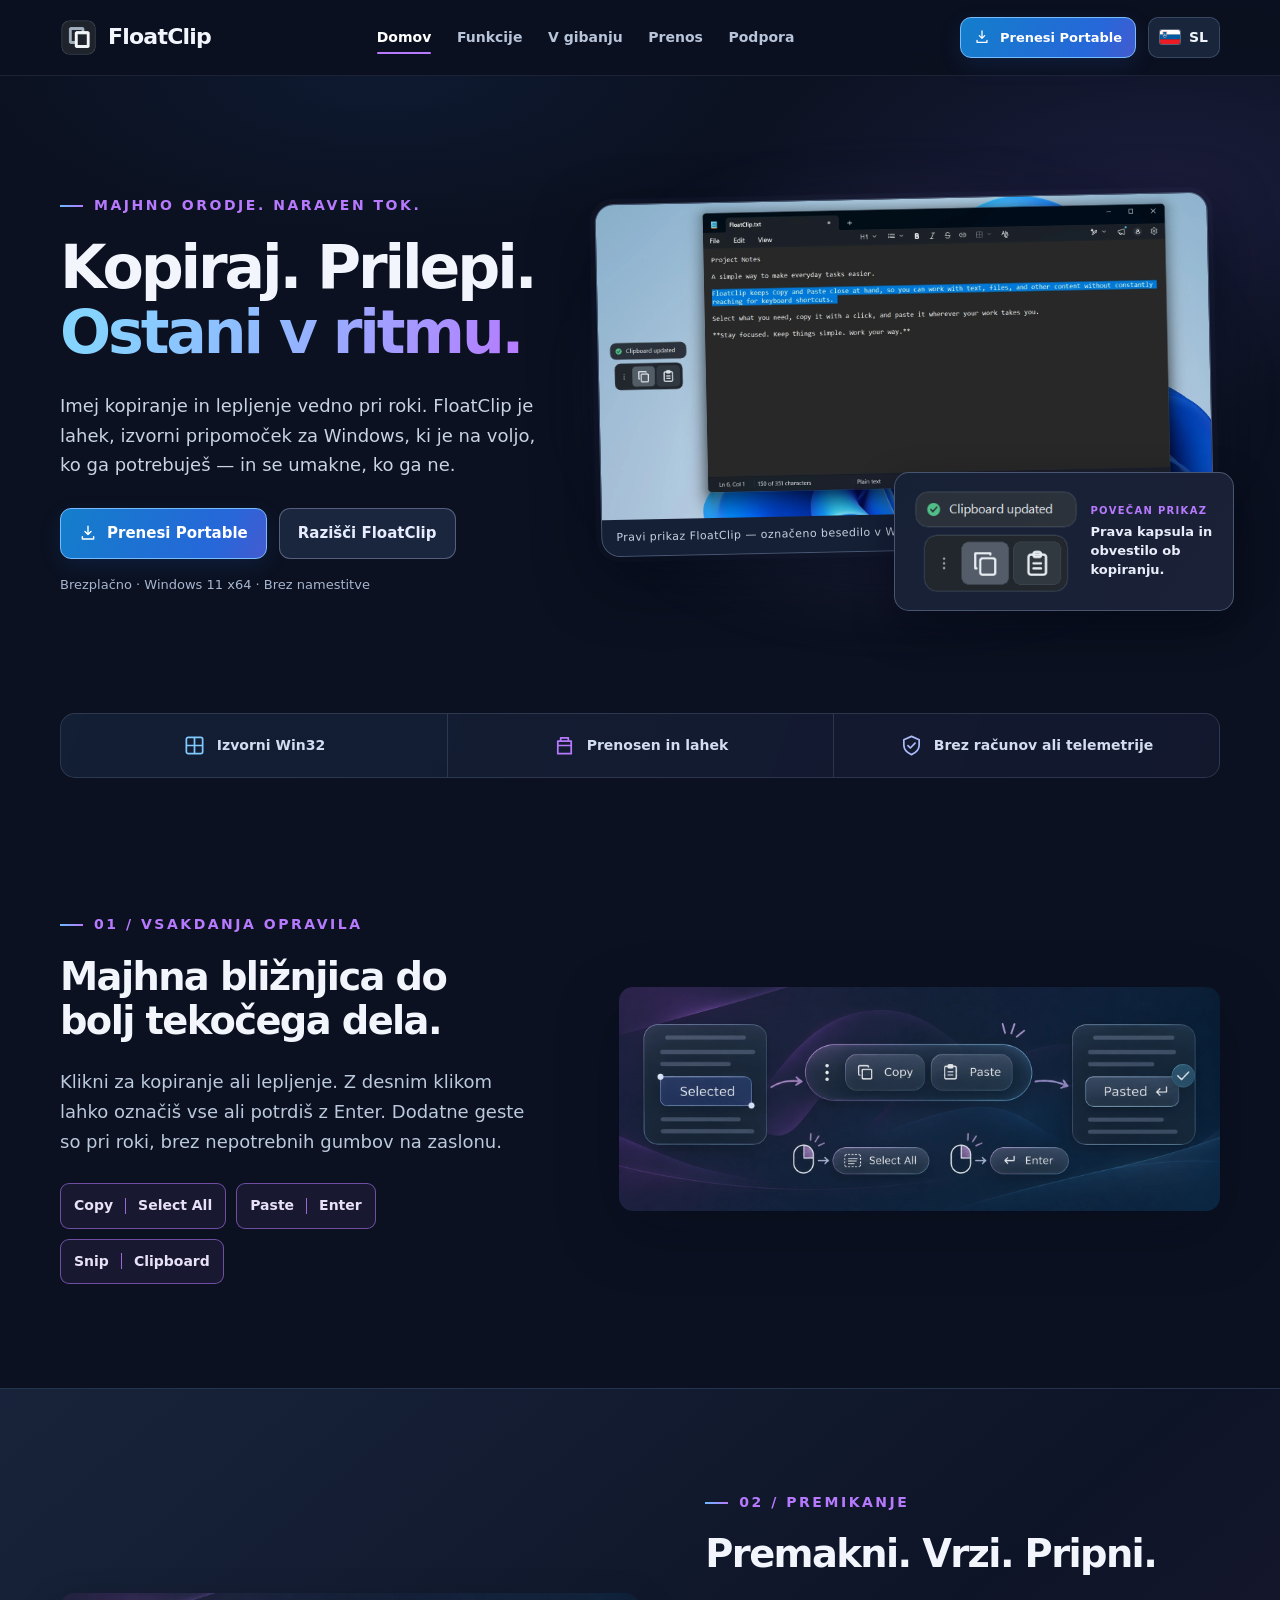
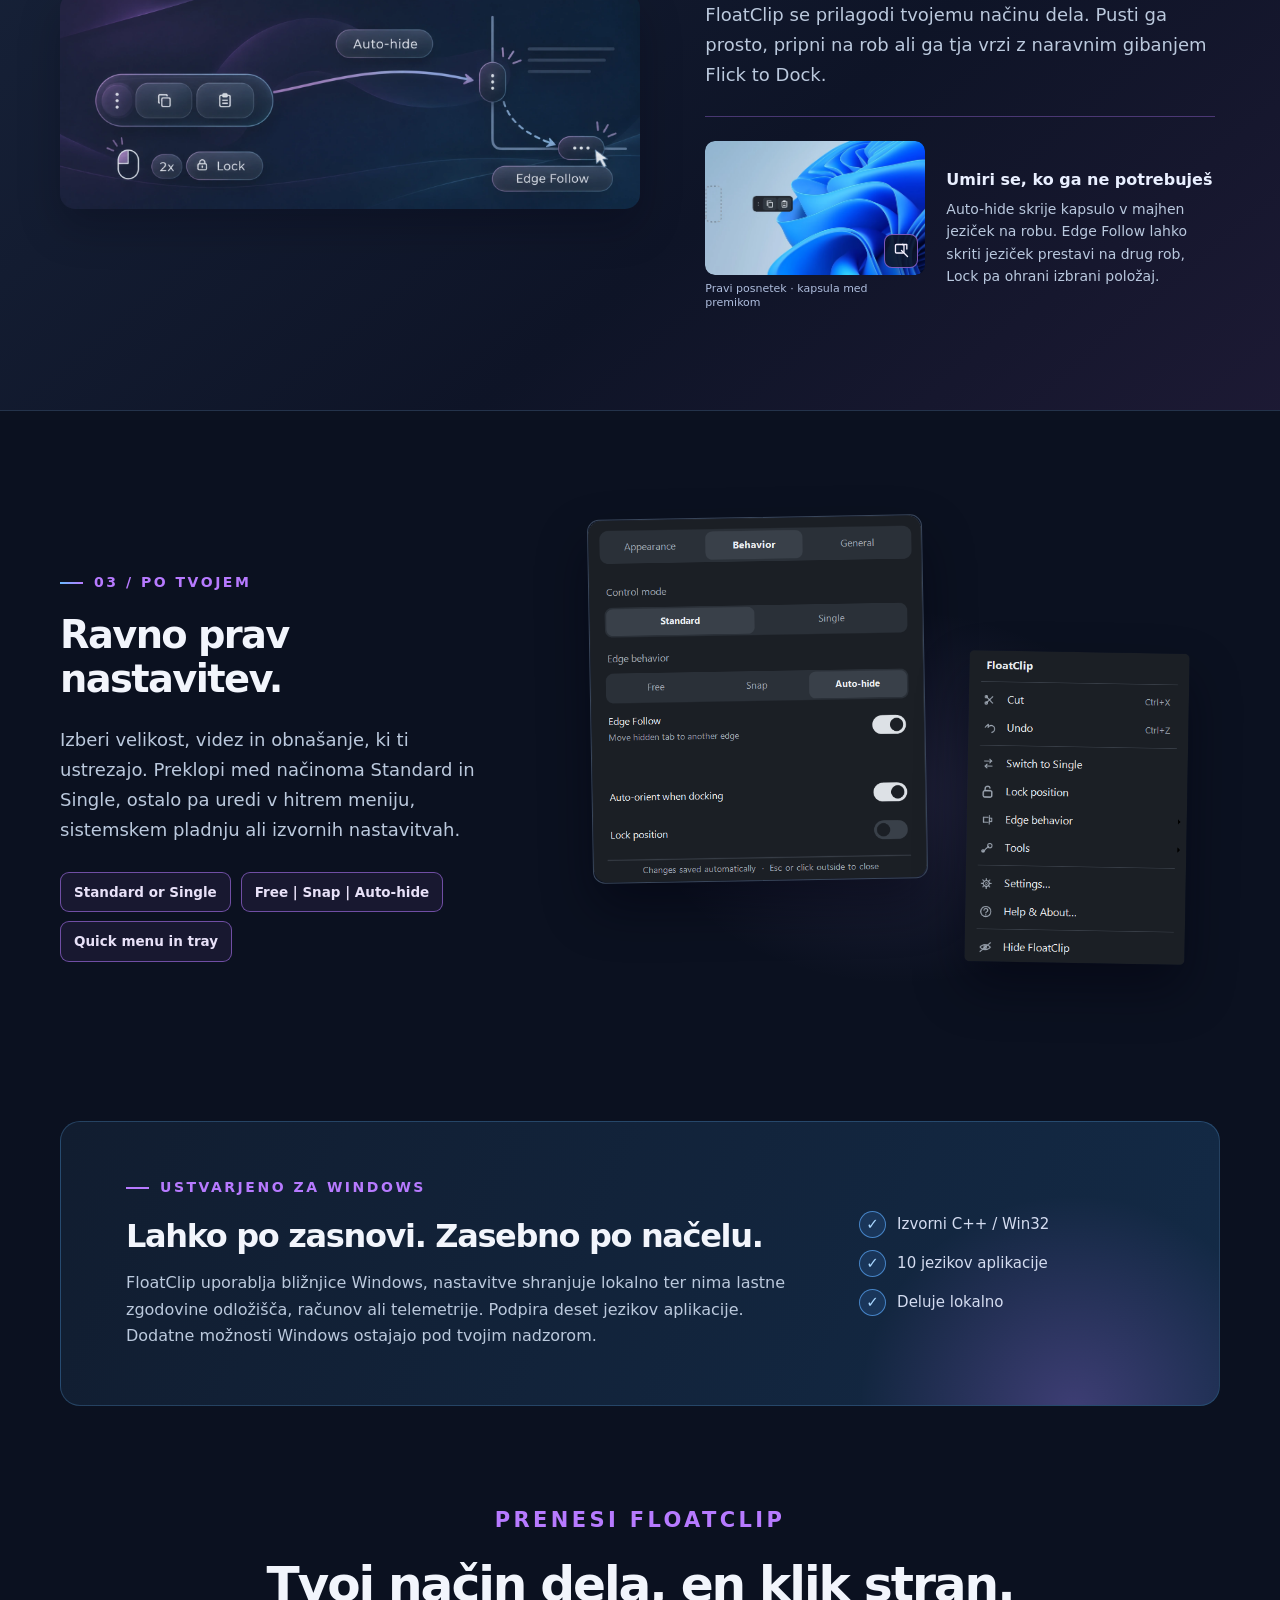
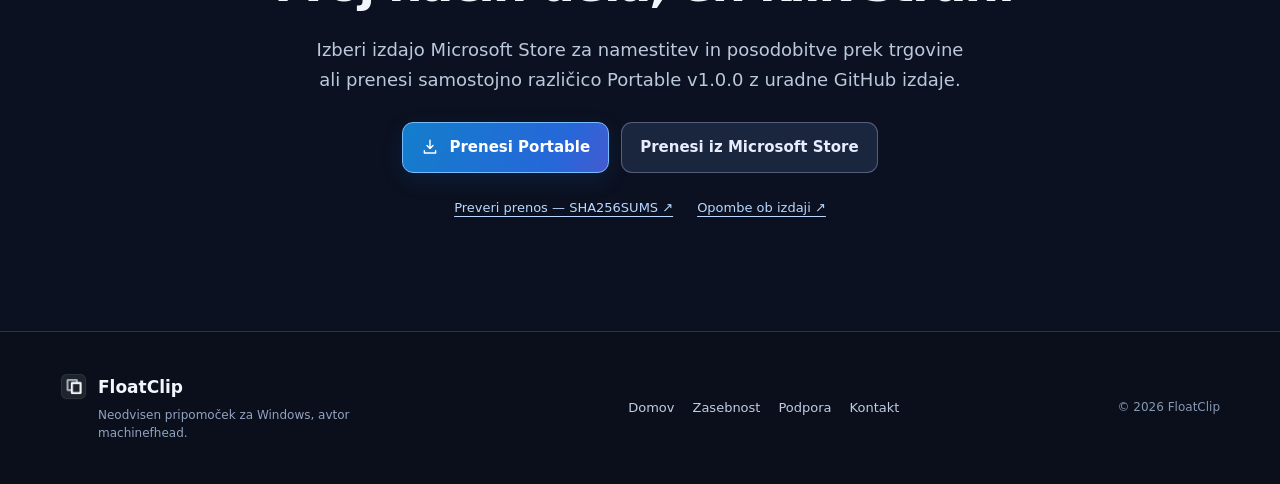
==== commit 88ad6ba1: "docs(site): link live FloatClip Store listing and refresh index-sl.html" ====
--- a/index-sl.html
+++ b/index-sl.html
@@ -11,9 +11,9 @@
 <div class="hero-visual"><div class="hero-halo" aria-hidden="true"></div><figure class="hero-scene"><img src="assets/hero-context.webp" alt="Pravi posnetek Windows 11 z označenim besedilom in obvestilom Clipboard updated" width="1612" height="828"><figcaption>Pravi prikaz FloatClip — označeno besedilo v Windows</figcaption></figure><div class="hero-zoom" aria-label="Prava kapsula in obvestilo ob kopiranju."><img src="assets/clipboard-capsule.png" width="245" height="142" alt="Obvestilo Clipboard updated in dejanska kapsula FloatClip"><div><span>POVEČAN PRIKAZ</span><strong>Prava kapsula in obvestilo ob kopiranju.</strong></div></div></div>
 </section>
 <div class="shell proof-strip" aria-label="Prednosti izdelka"><div class="proof-item"><svg viewBox="0 0 24 24" fill="none" stroke="currentColor" stroke-width="1.8" stroke-linecap="round" stroke-linejoin="round" aria-hidden="true" focusable="false"><rect x="3.5" y="3.5" width="17" height="17" rx="2"/><path d="M12 4v16M4 12h16"/></svg><span>Izvorni Win32</span></div><div class="proof-item"><svg viewBox="0 0 24 24" fill="none" stroke="currentColor" stroke-width="1.8" stroke-linecap="round" stroke-linejoin="round" aria-hidden="true" focusable="false"><path d="M5 7.5h14v13H5zM8 7.5V4h8v3.5M5 12h14"/></svg><span>Prenosen in lahek</span></div><div class="proof-item"><svg viewBox="0 0 24 24" fill="none" stroke="currentColor" stroke-width="1.8" stroke-linecap="round" stroke-linejoin="round" aria-hidden="true" focusable="false"><path d="M12 2.5 20 6v5.5c0 5-3.5 8.1-8 10-4.5-1.9-8-5-8-10V6z"/><path d="m8.3 12.1 2.5 2.5 4.9-5"/></svg><span>Brez računov ali telemetrije</span></div></div>
-<section class="section shell feature-section" id="features"><div class="section-intro"><p class="eyebrow">01 / VSAKDANJA OPRAVILA</p><h2>Majhna bližnjica do bolj tekočega dela.</h2><p>Klikni za kopiranje ali lepljenje. Z desnim klikom lahko označiš vse ali potrdiš z Enter. Dodatne geste so pri roki, brez nepotrebnih gumbov na zaslonu.</p><div class="feature-tags"><span class="feature-pair" aria-label="Copy in Select All"><span>Copy</span><span class="pair-divider" aria-hidden="true"></span><span>Select All</span></span><span class="feature-pair" aria-label="Paste in Enter"><span>Paste</span><span class="pair-divider" aria-hidden="true"></span><span>Enter</span></span><span class="feature-pair" aria-label="Izrez zaslona in zgodovina odložišča"><span>Snipp</span><span class="pair-divider" aria-hidden="true"></span><span>Clipboard</span></span></div></div><figure class="illustration-card"><img src="assets/quick-intro-copy.webp" alt="Originalna ilustracija Quick Intro iz aplikacije FloatClip" width="1680" height="624" loading="lazy"></figure></section>
+<section class="section shell feature-section" id="features"><div class="section-intro"><p class="eyebrow">01 / VSAKDANJA OPRAVILA</p><h2>Majhna bližnjica do bolj tekočega dela.</h2><p>Klikni za kopiranje ali lepljenje. Z desnim klikom lahko označiš vse ali potrdiš z Enter. Dodatne geste so pri roki, brez nepotrebnih gumbov na zaslonu.</p><div class="feature-tags"><span class="feature-pair" aria-label="Copy in Select All"><span>Copy</span><span class="pair-divider" aria-hidden="true"></span><span>Select All</span></span><span class="feature-pair" aria-label="Paste in Enter"><span>Paste</span><span class="pair-divider" aria-hidden="true"></span><span>Enter</span></span><span class="feature-pair" aria-label="Izrez zaslona in zgodovina odložišča"><span>Snip</span><span class="pair-divider" aria-hidden="true"></span><span>Clipboard</span></span></div></div><figure class="illustration-card"><img src="assets/quick-intro-copy.webp" alt="Originalna ilustracija Quick Intro iz aplikacije FloatClip" width="1680" height="624" loading="lazy"></figure></section>
 <section class="motion-band" id="motion"><div class="shell motion-layout"><div class="motion-showcase"><figure><img src="assets/quick-intro-hide.webp" alt="Izvirna ilustracija Quick Intro za Auto-hide in Edge Follow" width="1680" height="624" loading="lazy"></figure></div><div class="motion-copy"><p class="eyebrow">02 / PREMIKANJE</p><h2>Premakni. Vrzi. Pripni.</h2><p>FloatClip se prilagodi tvojemu načinu dela. Pusti ga prosto, pripni na rob ali ga tja vrzi z naravnim gibanjem Flick to Dock.</p><div class="inline-insight"><figure class="motion-inset"><button type="button" class="motion-zoom-trigger motion-inset-trigger" popovertarget="motion-preview-sl" aria-label="Povečaj posnetek pripenjanja"><img src="assets/flick-dock.webp" alt="Pravi posnetek kapsule med premikanjem in predogledom pripenjanja" width="1530" height="595" loading="lazy"><span class="zoom-affordance" aria-hidden="true"><svg aria-hidden="true" width="17" height="17" viewBox="0 0 24 24" fill="none" stroke="currentColor" stroke-width="1.9" stroke-linecap="round" stroke-linejoin="round"><rect x="3.5" y="3.5" width="12" height="12" rx="1.5"/><path d="M12 12l8.5 8.5M13 3.5h6.5V10"/></svg></span></button><figcaption>Pravi posnetek · kapsula med premikom</figcaption></figure><div id="motion-preview-sl" class="motion-lightbox" popover="auto" role="dialog" aria-label="Realni posnetek kapsule in cilja pripenjanja v polni ločljivosti"><button type="button" class="motion-lightbox-close" popovertarget="motion-preview-sl" popovertargetaction="hide" aria-label="Zapri sliko"><span aria-hidden="true">×</span> Zapri sliko</button><button type="button" class="motion-lightbox-image" popovertarget="motion-preview-sl" popovertargetaction="hide" aria-label="Klikni za zapiranje povečane slike"><img src="assets/flick-dock.webp" alt="Pravi posnetek kapsule med premikanjem in predogledom pripenjanja" width="1530" height="595"></button></div><div><strong>Umiri se, ko ga ne potrebuješ</strong><p>Auto-hide skrije kapsulo v majhen jeziček na robu. Edge Follow lahko skriti jeziček prestavi na drug rob, Lock pa ohrani izbrani položaj.</p></div></div></div></div></section>
 <section class="section shell settings-section" id="customize"><div class="settings-copy"><p class="eyebrow">03 / PO TVOJEM</p><h2>Ravno prav nastavitev.</h2><p>Izberi velikost, videz in obnašanje, ki ti ustrezajo. Preklopi med načinoma Standard in Single, ostalo pa uredi v hitrem meniju, sistemskem pladnju ali izvornih nastavitvah.</p><div class="settings-note"><span>Standard or Single</span><span>Free | Snap | Auto-hide</span><span>Quick menu in tray</span></div></div><div class="settings-art"><figure class="settings-window"><img src="assets/settings-behavior.png" alt="Dejanski temni zavihek Behavior v nastavitvah FloatClip" width="531" height="577" loading="lazy"></figure><figure class="menu-window"><img src="assets/quick-menu.png" alt="Dejanski hitri meni FloatClip" width="321" height="454" loading="lazy"></figure></div></section>
 <section class="shell quiet-section"><div class="quiet-glow" aria-hidden="true"></div><div class="quiet-copy"><p class="eyebrow">USTVARJENO ZA WINDOWS</p><h2>Lahko po zasnovi. Zasebno po načelu.</h2><p>FloatClip uporablja bližnjice Windows, nastavitve shranjuje lokalno ter nima lastne zgodovine odložišča, računov ali telemetrije. Podpira deset jezikov aplikacije. Dodatne možnosti Windows ostajajo pod tvojim nadzorom.</p></div><div class="quiet-facts"><span>Izvorni C++ / Win32</span><span>10 jezikov aplikacije</span><span>Deluje lokalno</span></div></section>
-<section class="shell download-section" id="download"><p class="eyebrow">PRENESI FLOATCLIP</p><h2>Tvoj način dela, en klik stran.</h2><p>Prenesi stabilno različico Portable v1.0.0 z uradne GitHub izdaje. Razpoložljivost v Microsoft Store bomo oznanili šele po javni objavi.</p><div class="hero-actions"><a class="button button-primary" href="https://github.com/machinefhead/floatclip-releases/releases/download/v1.0.0/FloatClip_v1.0.0_Portable.zip"><svg class="download-icon" xmlns="http://www.w3.org/2000/svg" viewBox="0 0 24 24" fill="none" stroke="currentColor" stroke-width="1.9" stroke-linecap="round" stroke-linejoin="round" aria-hidden="true" focusable="false"><path d="M12 3v11m-4-4 4 4 4-4M4.5 17v3h15v-3"/></svg>Prenesi Portable</a><a class="button button-secondary" href="https://github.com/machinefhead/floatclip-releases/releases/tag/v1.0.0" target="_blank" rel="noopener noreferrer">Opombe ob izdaji ↗</a></div><div class="download-meta"><a href="https://github.com/machinefhead/floatclip-releases/releases/download/v1.0.0/SHA256SUMS.txt" rel="noopener noreferrer">Preveri prenos — SHA256SUMS ↗</a><span>Microsoft Store — kmalu</span></div></section>
+<section class="shell download-section" id="download"><p class="eyebrow">PRENESI FLOATCLIP</p><h2>Tvoj način dela, en klik stran.</h2><p>Izberi izdajo Microsoft Store za namestitev in posodobitve prek trgovine ali prenesi samostojno različico Portable v1.0.0 z uradne GitHub izdaje.</p><div class="hero-actions"><a class="button button-primary" href="https://github.com/machinefhead/floatclip-releases/releases/download/v1.0.0/FloatClip_v1.0.0_Portable.zip"><svg class="download-icon" xmlns="http://www.w3.org/2000/svg" viewBox="0 0 24 24" fill="none" stroke="currentColor" stroke-width="1.9" stroke-linecap="round" stroke-linejoin="round" aria-hidden="true" focusable="false"><path d="M12 3v11m-4-4 4 4 4-4M4.5 17v3h15v-3"/></svg>Prenesi Portable</a><a class="button button-secondary" href="https://apps.microsoft.com/detail/9NZ0NV55FBM1" target="_blank" rel="noopener noreferrer">Prenesi iz Microsoft Store</a></div><div class="download-meta"><a href="https://github.com/machinefhead/floatclip-releases/releases/download/v1.0.0/SHA256SUMS.txt" rel="noopener noreferrer">Preveri prenos — SHA256SUMS ↗</a><a href="https://github.com/machinefhead/floatclip-releases/releases/tag/v1.0.0" target="_blank" rel="noopener noreferrer">Opombe ob izdaji ↗</a></div></section>
 </main><footer class="footer"><div class="shell footer-inner"><div class="footer-brand"><img src="assets/floatclip-icon.png" alt="" width="27" height="27"><div><strong>FloatClip</strong><p>Neodvisen pripomoček za Windows, avtor machinefhead.</p></div></div><nav aria-label="Noga strani"> <a href="index-sl.html">Domov</a><a href="privacy-sl.html">Zasebnost</a><a href="support-sl.html">Podpora</a><a href="mailto:floatclip.support@proton.me">Kontakt</a></nav><span class="copyright">© 2026 FloatClip</span></div></footer></body></html>
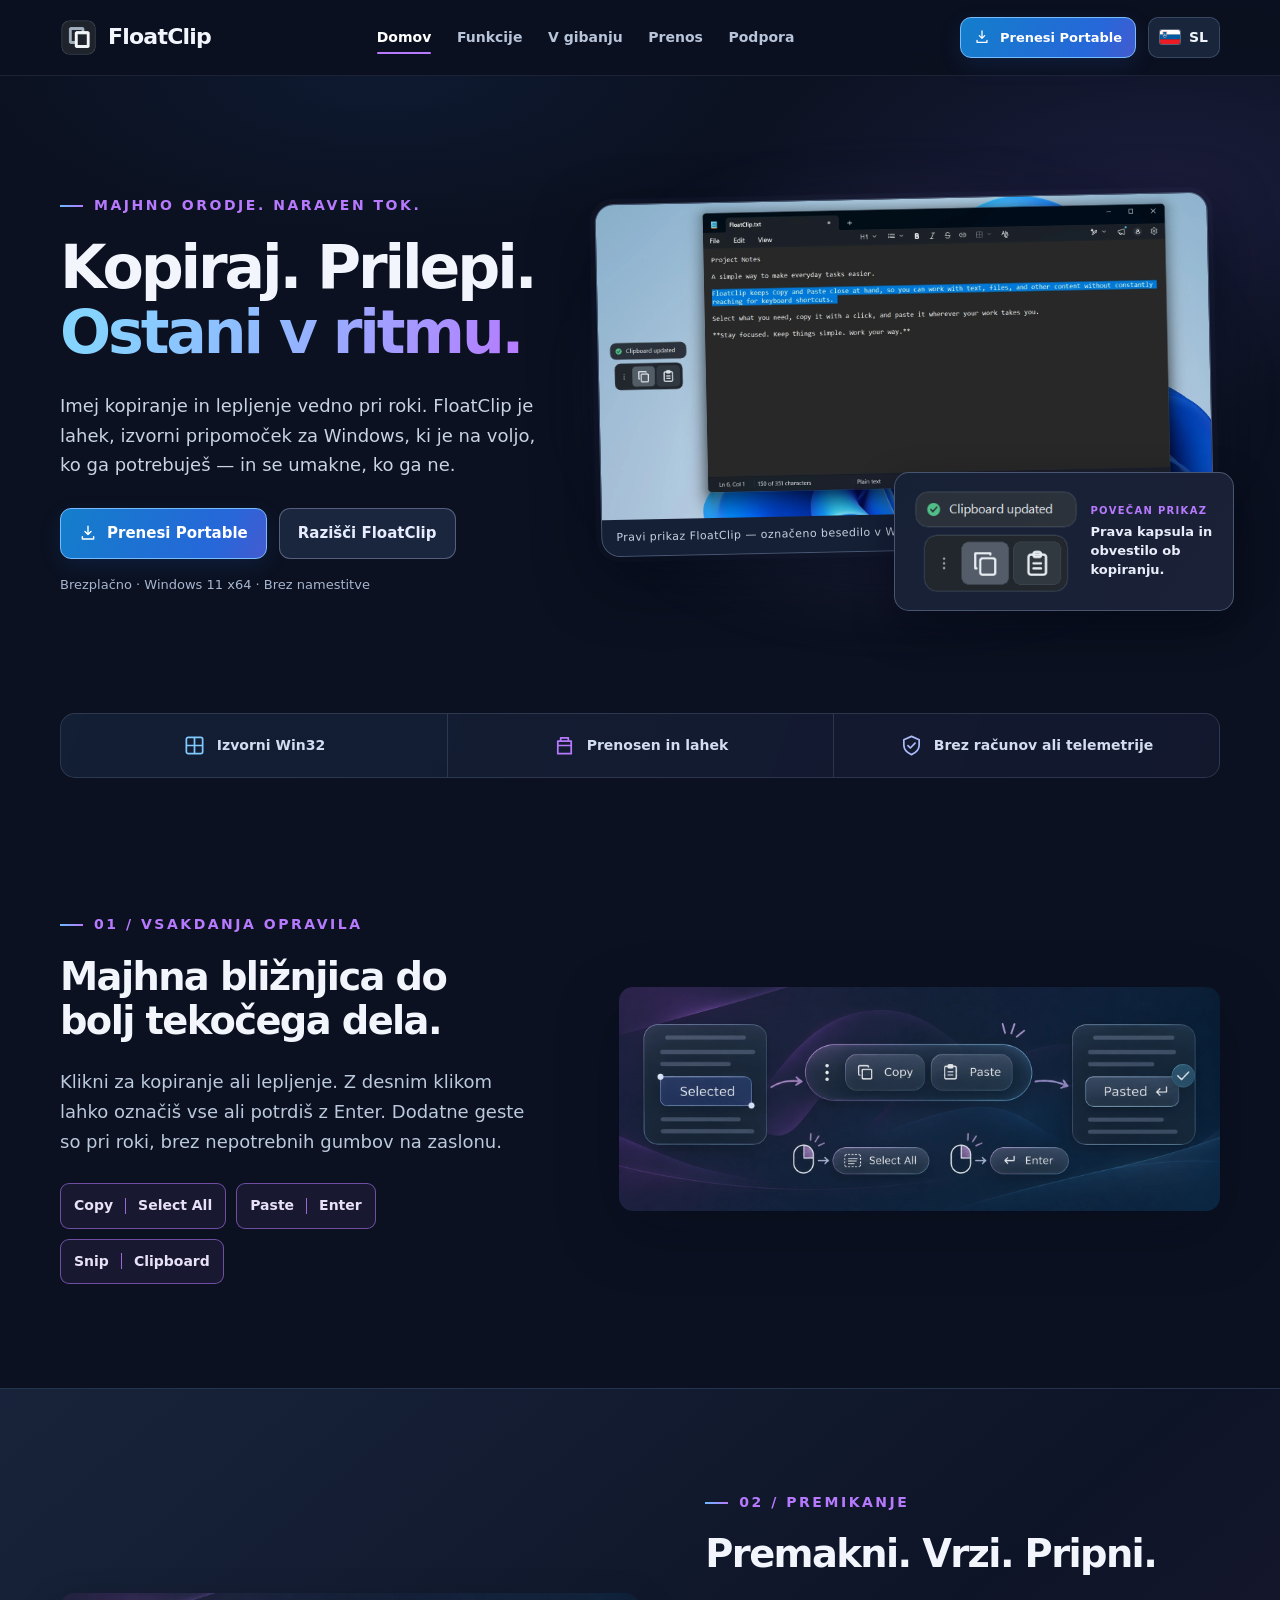
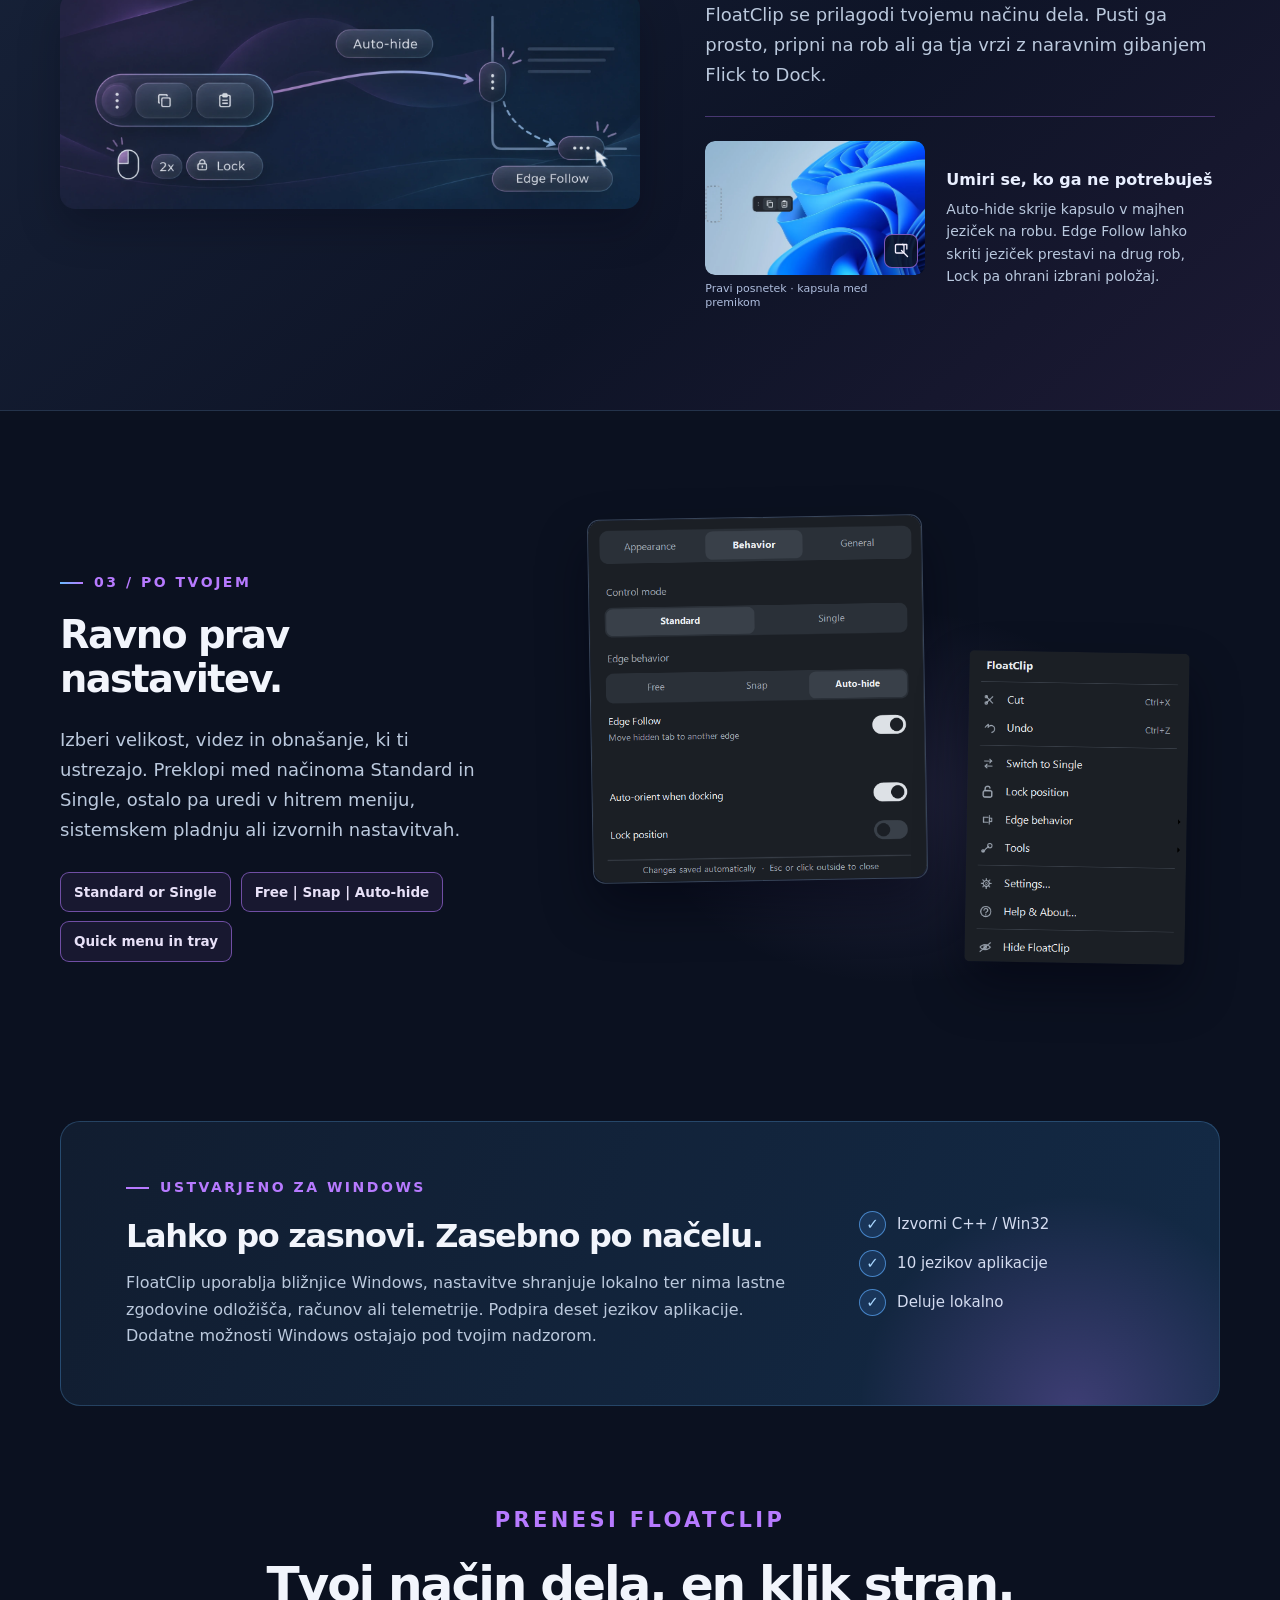
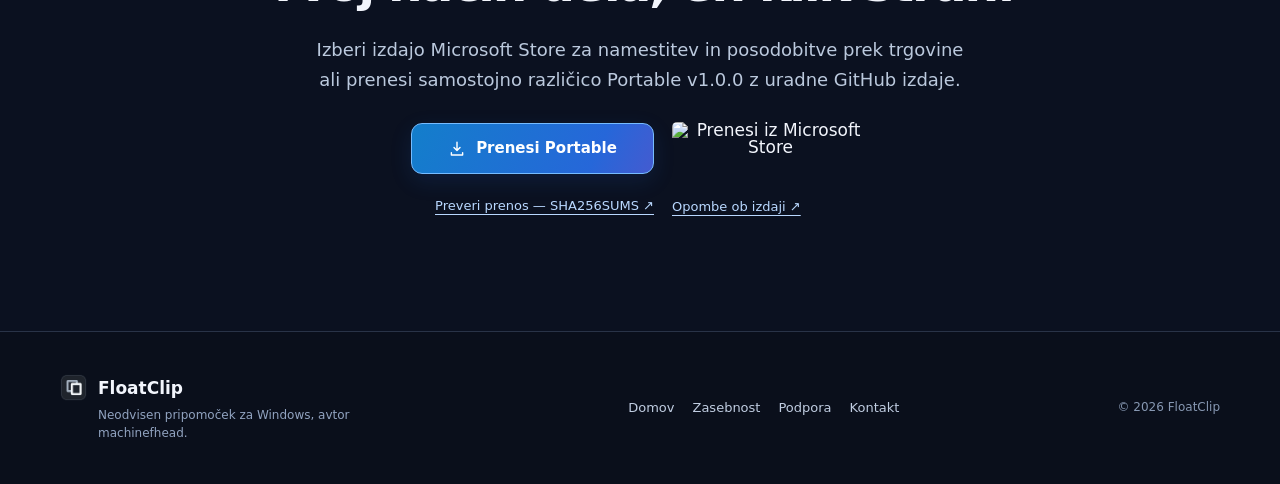
==== commit 738dcc03: "v4" ====
--- a/index-sl.html
+++ b/index-sl.html
@@ -1,4 +1,4 @@
-<!doctype html><html lang="sl"><head><meta charset="utf-8"><meta name="viewport" content="width=device-width,initial-scale=1"><meta name="color-scheme" content="dark"><meta name="theme-color" content="#0b1120"><title>FloatClip — Kopiraj. Prilepi. Ostani v ritmu.</title><meta name="description" content="Imej kopiranje in lepljenje vedno pri roki. FloatClip je lahek, izvorni pripomoček za Windows, ki je na voljo, ko ga potrebuješ — in se umakne, ko ga ne."><link rel="canonical" href="https://machinefhead.github.io/floatclip-site/index-sl.html"><link rel="alternate" hreflang="en" href="https://machinefhead.github.io/floatclip-site/index.html"><link rel="alternate" hreflang="sl" href="https://machinefhead.github.io/floatclip-site/index-sl.html"><link rel="alternate" hreflang="x-default" href="https://machinefhead.github.io/floatclip-site/index.html"><meta property="og:type" content="website"><meta property="og:site_name" content="FloatClip"><meta property="og:title" content="FloatClip — Kopiraj. Prilepi. Ostani v ritmu."><meta property="og:description" content="Imej kopiranje in lepljenje vedno pri roki. FloatClip je lahek, izvorni pripomoček za Windows, ki je na voljo, ko ga potrebuješ — in se umakne, ko ga ne."><meta property="og:url" content="https://machinefhead.github.io/floatclip-site/index-sl.html"><meta property="og:image" content="https://machinefhead.github.io/floatclip-site/assets/og-floatclip.jpg"><meta property="og:locale" content="sl_SI"><meta name="twitter:card" content="summary_large_image"><link rel="icon" href="assets/favicon.ico" sizes="any"><link rel="icon" href="assets/favicon-64.png" type="image/png" sizes="64x64"><link rel="apple-touch-icon" href="assets/apple-touch-icon.png"><link rel="stylesheet" href="styles.css?v=3.7"></head><body><a class="skip" href="#main">Preskoči na vsebino</a>
+<!doctype html><html lang="sl"><head><meta charset="utf-8"><meta name="viewport" content="width=device-width,initial-scale=1"><meta name="color-scheme" content="dark"><meta name="theme-color" content="#0b1120"><title>FloatClip — Kopiraj. Prilepi. Ostani v ritmu.</title><meta name="description" content="Imej kopiranje in lepljenje vedno pri roki. FloatClip je lahek, izvorni pripomoček za Windows, ki je na voljo, ko ga potrebuješ — in se umakne, ko ga ne."><link rel="canonical" href="https://machinefhead.github.io/floatclip-site/index-sl.html"><link rel="alternate" hreflang="en" href="https://machinefhead.github.io/floatclip-site/index.html"><link rel="alternate" hreflang="sl" href="https://machinefhead.github.io/floatclip-site/index-sl.html"><link rel="alternate" hreflang="x-default" href="https://machinefhead.github.io/floatclip-site/index.html"><meta property="og:type" content="website"><meta property="og:site_name" content="FloatClip"><meta property="og:title" content="FloatClip — Kopiraj. Prilepi. Ostani v ritmu."><meta property="og:description" content="Imej kopiranje in lepljenje vedno pri roki. FloatClip je lahek, izvorni pripomoček za Windows, ki je na voljo, ko ga potrebuješ — in se umakne, ko ga ne."><meta property="og:url" content="https://machinefhead.github.io/floatclip-site/index-sl.html"><meta property="og:image" content="https://machinefhead.github.io/floatclip-site/assets/og-floatclip.jpg"><meta property="og:locale" content="sl_SI"><meta name="twitter:card" content="summary_large_image"><link rel="icon" href="assets/favicon.ico" sizes="any"><link rel="icon" href="assets/favicon-64.png" type="image/png" sizes="64x64"><link rel="apple-touch-icon" href="assets/apple-touch-icon.png"><link rel="stylesheet" href="styles.css?v=2026-11-11-store-official-white-v4"></head><body><a class="skip" href="#main">Preskoči na vsebino</a>
 <header class="topbar"><div class="shell headbar">
  <a class="brand" href="index-sl.html" aria-label="FloatClip — Domov"><img src="assets/floatclip-icon.png" width="37" height="37" alt=""><span>FloatClip</span></a>
  <nav class="desktop-nav" aria-label="Meni"><a href="index-sl.html" aria-current="page">Domov</a><a href="index-sl.html#features">Funkcije</a><a href="index-sl.html#motion">V gibanju</a><a href="index-sl.html#download">Prenos</a><a href="support-sl.html">Podpora</a></nav>
@@ -15,5 +15,5 @@
 <section class="motion-band" id="motion"><div class="shell motion-layout"><div class="motion-showcase"><figure><img src="assets/quick-intro-hide.webp" alt="Izvirna ilustracija Quick Intro za Auto-hide in Edge Follow" width="1680" height="624" loading="lazy"></figure></div><div class="motion-copy"><p class="eyebrow">02 / PREMIKANJE</p><h2>Premakni. Vrzi. Pripni.</h2><p>FloatClip se prilagodi tvojemu načinu dela. Pusti ga prosto, pripni na rob ali ga tja vrzi z naravnim gibanjem Flick to Dock.</p><div class="inline-insight"><figure class="motion-inset"><button type="button" class="motion-zoom-trigger motion-inset-trigger" popovertarget="motion-preview-sl" aria-label="Povečaj posnetek pripenjanja"><img src="assets/flick-dock.webp" alt="Pravi posnetek kapsule med premikanjem in predogledom pripenjanja" width="1530" height="595" loading="lazy"><span class="zoom-affordance" aria-hidden="true"><svg aria-hidden="true" width="17" height="17" viewBox="0 0 24 24" fill="none" stroke="currentColor" stroke-width="1.9" stroke-linecap="round" stroke-linejoin="round"><rect x="3.5" y="3.5" width="12" height="12" rx="1.5"/><path d="M12 12l8.5 8.5M13 3.5h6.5V10"/></svg></span></button><figcaption>Pravi posnetek · kapsula med premikom</figcaption></figure><div id="motion-preview-sl" class="motion-lightbox" popover="auto" role="dialog" aria-label="Realni posnetek kapsule in cilja pripenjanja v polni ločljivosti"><button type="button" class="motion-lightbox-close" popovertarget="motion-preview-sl" popovertargetaction="hide" aria-label="Zapri sliko"><span aria-hidden="true">×</span> Zapri sliko</button><button type="button" class="motion-lightbox-image" popovertarget="motion-preview-sl" popovertargetaction="hide" aria-label="Klikni za zapiranje povečane slike"><img src="assets/flick-dock.webp" alt="Pravi posnetek kapsule med premikanjem in predogledom pripenjanja" width="1530" height="595"></button></div><div><strong>Umiri se, ko ga ne potrebuješ</strong><p>Auto-hide skrije kapsulo v majhen jeziček na robu. Edge Follow lahko skriti jeziček prestavi na drug rob, Lock pa ohrani izbrani položaj.</p></div></div></div></div></section>
 <section class="section shell settings-section" id="customize"><div class="settings-copy"><p class="eyebrow">03 / PO TVOJEM</p><h2>Ravno prav nastavitev.</h2><p>Izberi velikost, videz in obnašanje, ki ti ustrezajo. Preklopi med načinoma Standard in Single, ostalo pa uredi v hitrem meniju, sistemskem pladnju ali izvornih nastavitvah.</p><div class="settings-note"><span>Standard or Single</span><span>Free | Snap | Auto-hide</span><span>Quick menu in tray</span></div></div><div class="settings-art"><figure class="settings-window"><img src="assets/settings-behavior.png" alt="Dejanski temni zavihek Behavior v nastavitvah FloatClip" width="531" height="577" loading="lazy"></figure><figure class="menu-window"><img src="assets/quick-menu.png" alt="Dejanski hitri meni FloatClip" width="321" height="454" loading="lazy"></figure></div></section>
 <section class="shell quiet-section"><div class="quiet-glow" aria-hidden="true"></div><div class="quiet-copy"><p class="eyebrow">USTVARJENO ZA WINDOWS</p><h2>Lahko po zasnovi. Zasebno po načelu.</h2><p>FloatClip uporablja bližnjice Windows, nastavitve shranjuje lokalno ter nima lastne zgodovine odložišča, računov ali telemetrije. Podpira deset jezikov aplikacije. Dodatne možnosti Windows ostajajo pod tvojim nadzorom.</p></div><div class="quiet-facts"><span>Izvorni C++ / Win32</span><span>10 jezikov aplikacije</span><span>Deluje lokalno</span></div></section>
-<section class="shell download-section" id="download"><p class="eyebrow">PRENESI FLOATCLIP</p><h2>Tvoj način dela, en klik stran.</h2><p>Izberi izdajo Microsoft Store za namestitev in posodobitve prek trgovine ali prenesi samostojno različico Portable v1.0.0 z uradne GitHub izdaje.</p><div class="hero-actions"><a class="button button-primary" href="https://github.com/machinefhead/floatclip-releases/releases/download/v1.0.0/FloatClip_v1.0.0_Portable.zip"><svg class="download-icon" xmlns="http://www.w3.org/2000/svg" viewBox="0 0 24 24" fill="none" stroke="currentColor" stroke-width="1.9" stroke-linecap="round" stroke-linejoin="round" aria-hidden="true" focusable="false"><path d="M12 3v11m-4-4 4 4 4-4M4.5 17v3h15v-3"/></svg>Prenesi Portable</a><a class="button button-secondary" href="https://apps.microsoft.com/detail/9NZ0NV55FBM1" target="_blank" rel="noopener noreferrer">Prenesi iz Microsoft Store</a></div><div class="download-meta"><a href="https://github.com/machinefhead/floatclip-releases/releases/download/v1.0.0/SHA256SUMS.txt" rel="noopener noreferrer">Preveri prenos — SHA256SUMS ↗</a><a href="https://github.com/machinefhead/floatclip-releases/releases/tag/v1.0.0" target="_blank" rel="noopener noreferrer">Opombe ob izdaji ↗</a></div></section>
+<section class="shell download-section" id="download"><p class="eyebrow">PRENESI FLOATCLIP</p><h2>Tvoj način dela, en klik stran.</h2><p>Izberi izdajo Microsoft Store za namestitev in posodobitve prek trgovine ali prenesi samostojno različico Portable v1.0.0 z uradne GitHub izdaje.</p><div class="download-choices"><div class="download-choice download-choice-portable"><a class="button button-primary" href="https://github.com/machinefhead/floatclip-releases/releases/download/v1.0.0/FloatClip_v1.0.0_Portable.zip"><svg class="download-icon" xmlns="http://www.w3.org/2000/svg" viewBox="0 0 24 24" fill="none" stroke="currentColor" stroke-width="1.9" stroke-linecap="round" stroke-linejoin="round" aria-hidden="true" focusable="false"><path d="M12 3v11m-4-4 4 4 4-4M4.5 17v3h15v-3"/></svg>Prenesi Portable</a><div class="download-helper"><a href="https://github.com/machinefhead/floatclip-releases/releases/download/v1.0.0/SHA256SUMS.txt" rel="noopener noreferrer">Preveri prenos — SHA256SUMS ↗</a></div></div><div class="download-choice download-choice-store"><a class="store-badge-link" href="https://apps.microsoft.com/detail/9NZ0NV55FBM1" target="_blank" rel="noopener noreferrer" title="Odpri FloatClip v Microsoft Store"><img src="https://get.microsoft.com/images/sl%20light.svg" alt="Prenesi iz Microsoft Store" width="161" height="44" decoding="async"></a><div class="download-helper"><a href="https://github.com/machinefhead/floatclip-releases/releases/tag/v1.0.0" target="_blank" rel="noopener noreferrer">Opombe ob izdaji ↗</a></div></div></div></section>
 </main><footer class="footer"><div class="shell footer-inner"><div class="footer-brand"><img src="assets/floatclip-icon.png" alt="" width="27" height="27"><div><strong>FloatClip</strong><p>Neodvisen pripomoček za Windows, avtor machinefhead.</p></div></div><nav aria-label="Noga strani"> <a href="index-sl.html">Domov</a><a href="privacy-sl.html">Zasebnost</a><a href="support-sl.html">Podpora</a><a href="mailto:floatclip.support@proton.me">Kontakt</a></nav><span class="copyright">© 2026 FloatClip</span></div></footer></body></html>
--- a/styles.css
+++ b/styles.css
@@ -300,14 +300,12 @@
 .motion-lightbox-image img{display:block;width:100%;max-width:1530px;height:auto;
   max-height:calc(100vh - 107px);object-fit:contain;border-radius:9px;margin:auto}
 
-/* A cohesive purple-outline chip system in the two relevant sections. */
+/* A cohesive purple-outline chip system in the two relevant sections.
+   They are descriptive labels, not interactive buttons. */
 .feature-tags .feature-pair,.settings-note span{
   color:#e8e1f8;background:rgba(183,122,255,.075);
   border:1px solid rgba(183,122,255,.56);border-radius:9px;
-  box-shadow:none
-}
-.feature-tags .feature-pair:hover,.settings-note span:hover{
-  border-color:var(--violet);background:rgba(183,122,255,.12)
+  box-shadow:none;cursor:default;user-select:none;-webkit-user-select:none
 }
 .feature-tags .pair-divider{background:var(--violet);opacity:.82}
 .settings-note span{margin:0;padding:10px 13px;font-size:13.5px}
@@ -326,3 +324,47 @@
 @media(prefers-reduced-motion:reduce){
   .desktop-nav a::after,.mobile-nav a::after{transition:none}
 }
+
+/* FloatClip Store download options: official unmodified white Microsoft badge
+   with its localized colored icon. No scripts or custom brand redraw. */
+.download-section .download-choices{
+  display:grid;grid-template-columns:max-content max-content;column-gap:18px;
+  align-items:center;justify-content:center;width:max-content;max-width:100%;
+  margin:23px auto 0
+}
+.download-section .download-choice{
+  display:flex;flex-direction:column;gap:22px;min-width:0
+}
+.download-section .download-choice-portable{align-items:flex-end}
+.download-section .download-choice-store{align-items:flex-start}
+.download-section .download-choice-portable .button{min-width:243px}
+.download-section .download-helper{font-size:13px;line-height:1.6;white-space:nowrap}
+.download-section .download-helper a{color:#b9d8ff;text-underline-offset:4px}
+.download-section .download-choice-portable .download-helper{text-align:right}
+.download-section .download-choice-store .download-helper{text-align:left}
+.download-section .store-badge-link{
+  display:inline-flex;align-items:center;justify-content:center;
+  text-decoration:none;line-height:1;border-radius:5px;max-width:100%;
+  transition:filter .18s ease,transform .18s ease
+}
+.download-section .store-badge-link img{width:197px;height:auto;max-width:100%;border-radius:5px}
+.download-section .store-badge-link:hover{filter:brightness(1.04);transform:translateY(-2px)}
+.download-section .store-badge-link:focus-visible{outline:3px solid var(--violet);outline-offset:4px}
+@media(max-width:620px){
+  .download-section .download-choices{
+    display:flex;flex-direction:column;align-items:center;gap:20px;
+    width:min(100%,350px);max-width:100%
+  }
+  .download-section .download-choice,.download-section .download-choice-portable,
+  .download-section .download-choice-store{align-items:center;max-width:100%;gap:10px}
+  .download-section .download-helper,.download-section .download-choice-portable .download-helper,
+  .download-section .download-choice-store .download-helper{
+    white-space:normal;text-align:center;max-width:100%
+  }
+  .download-section .download-choice-portable .button{min-width:235px;max-width:100%}
+  .download-section .store-badge-link img{width:185px}
+}
+@media(prefers-reduced-motion:reduce){
+  .download-section .store-badge-link{transition:none}
+  .download-section .store-badge-link:hover{transform:none}
+}
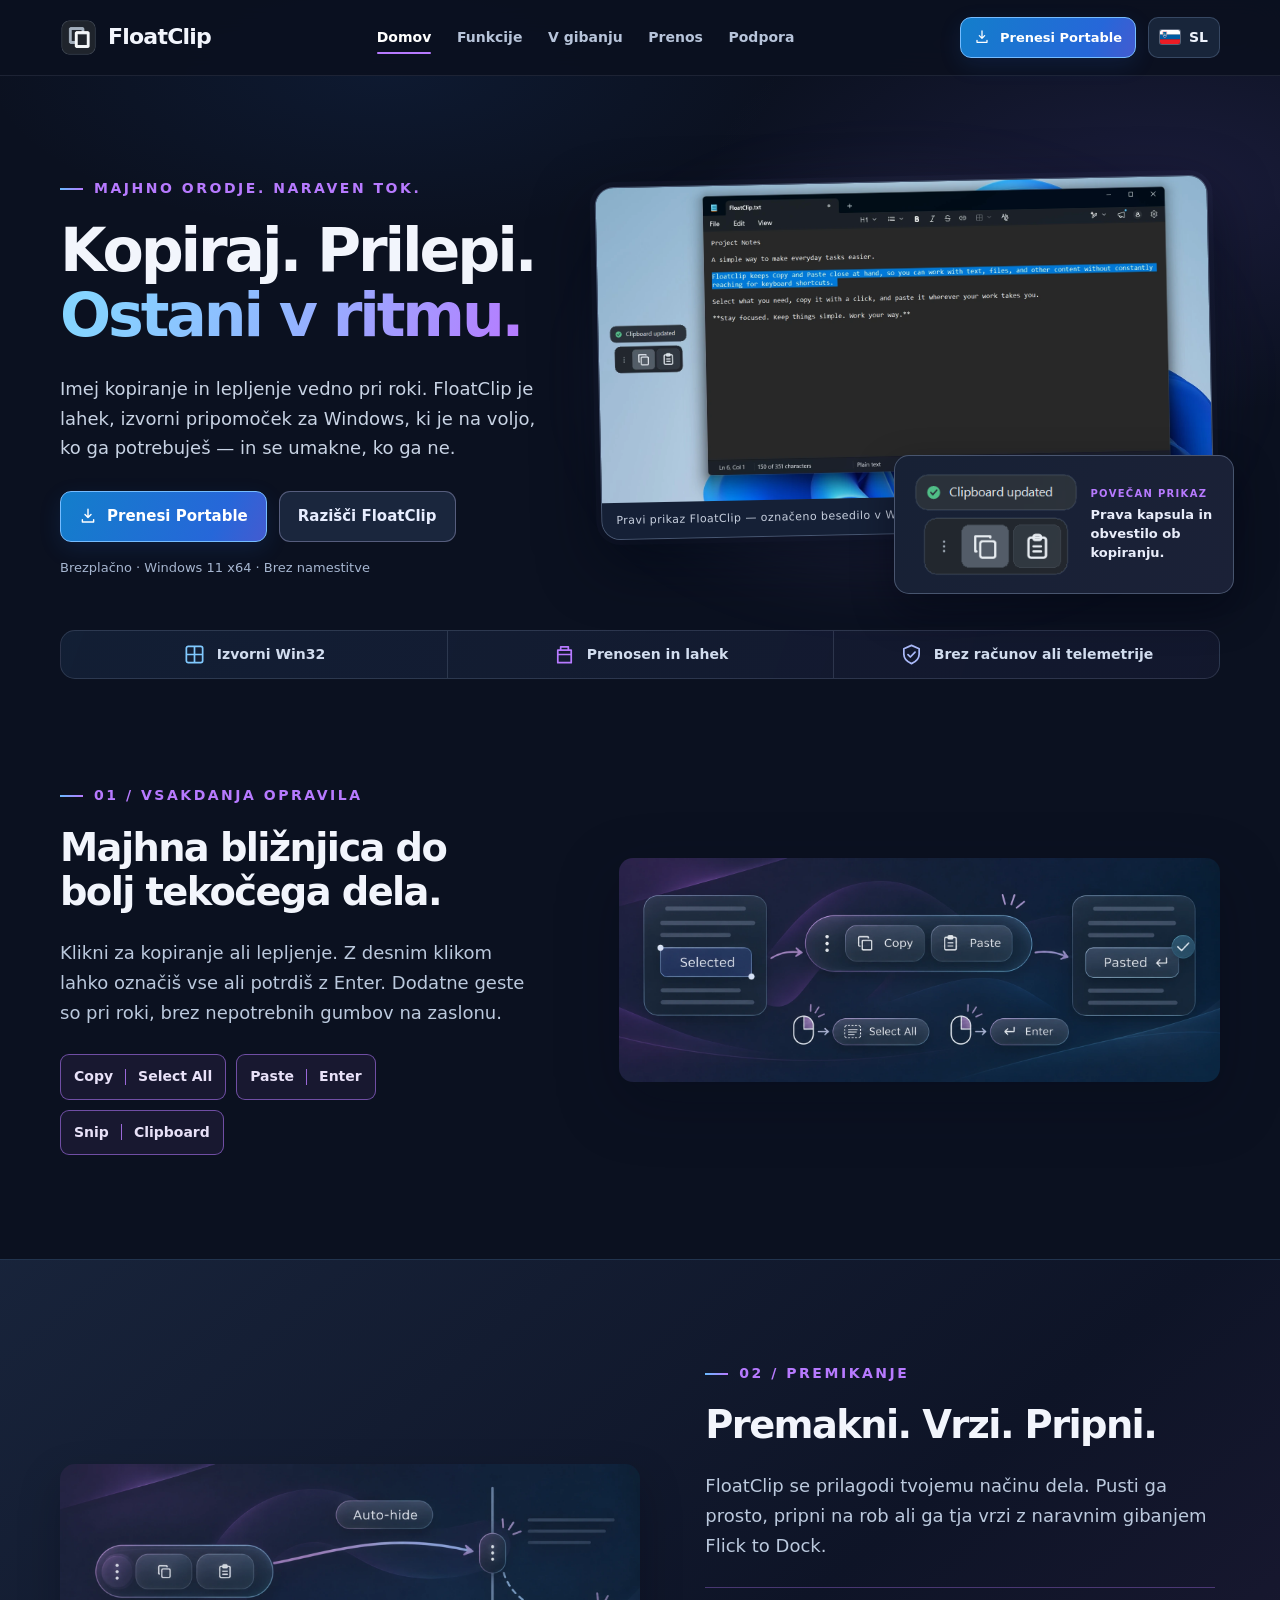
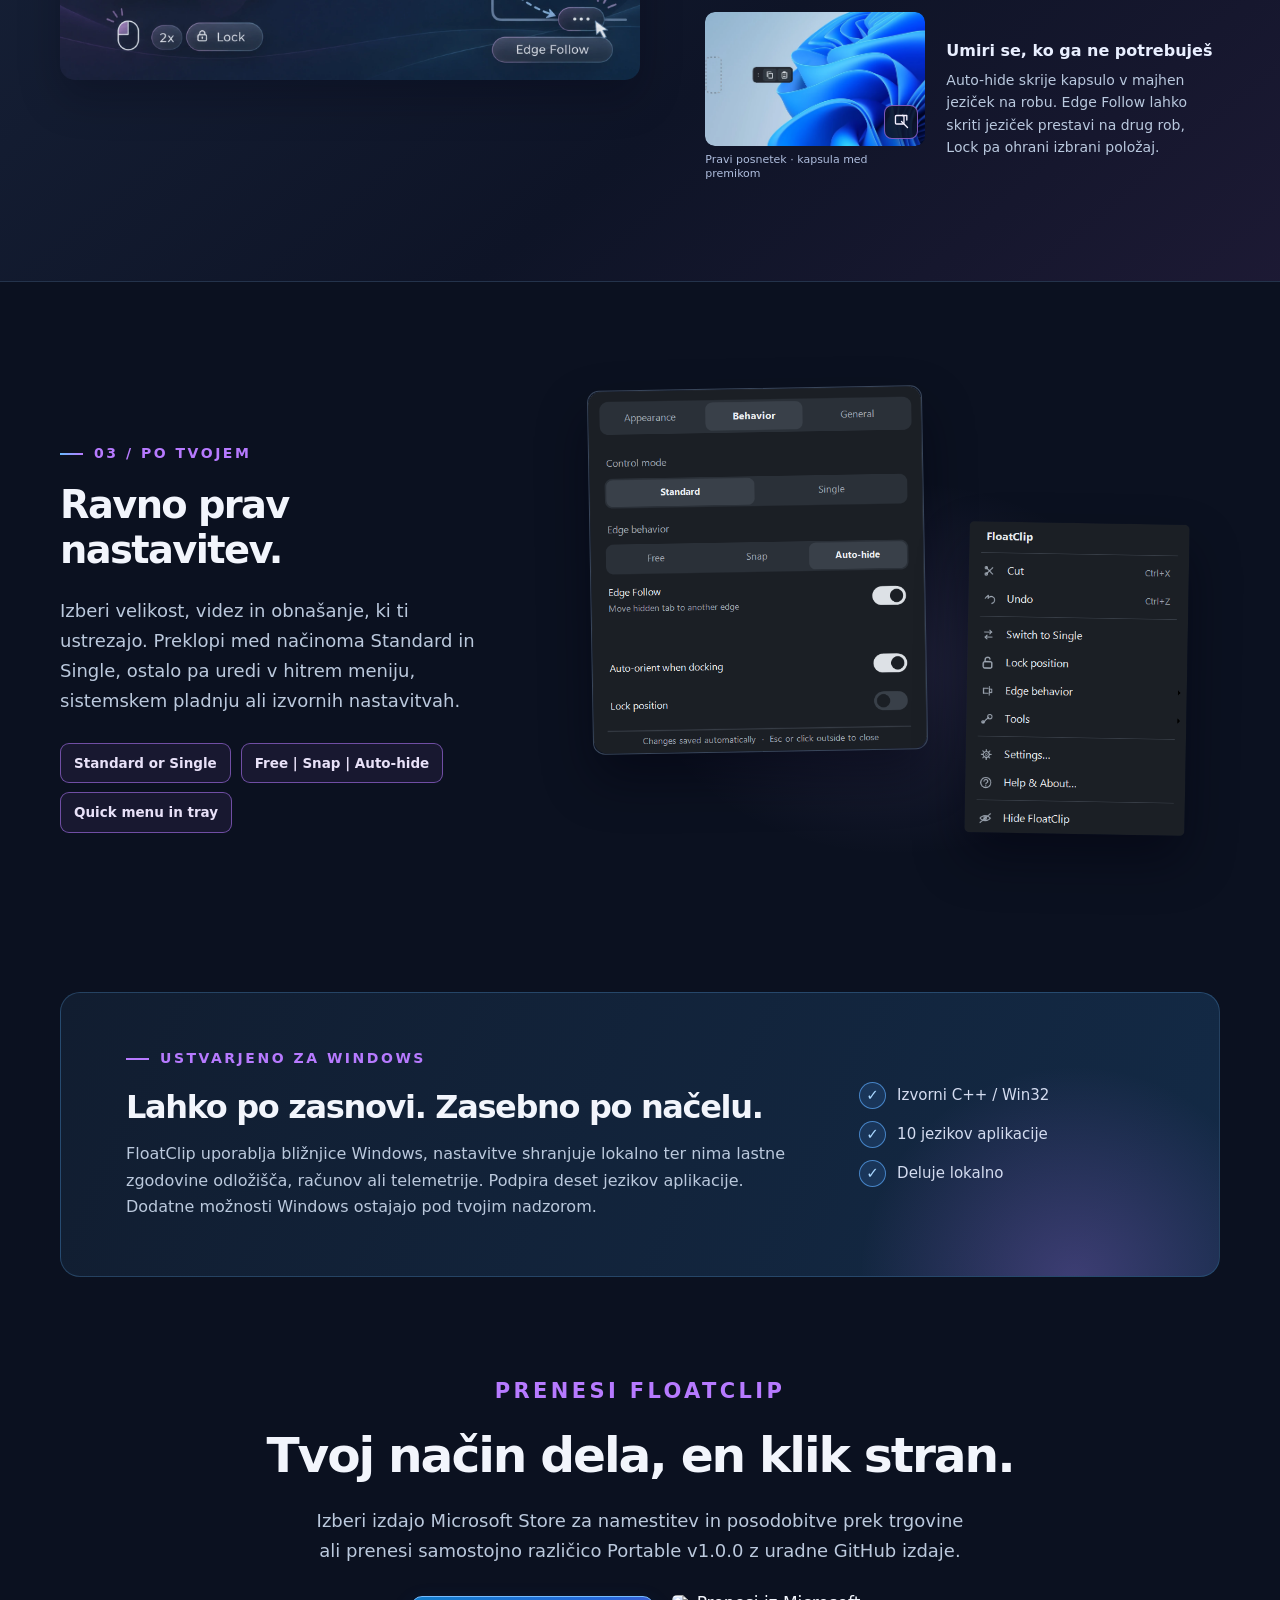
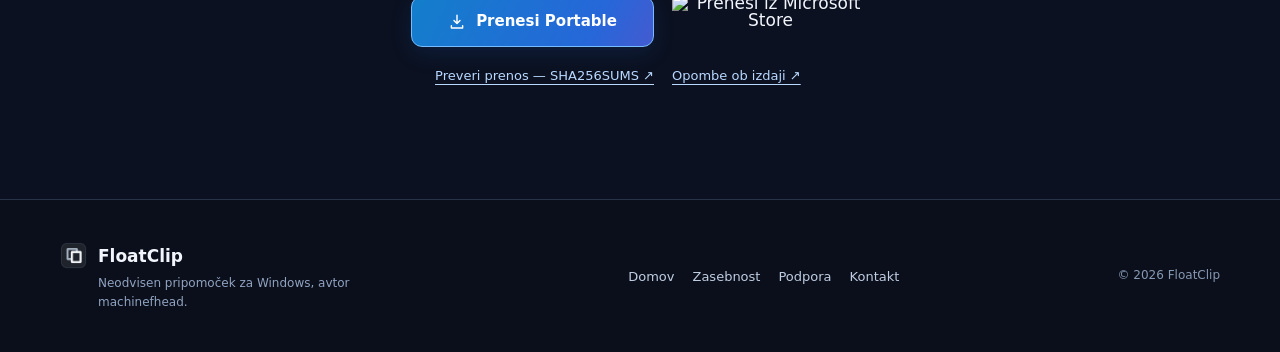
==== commit 6e953b00: "fix(site): polish mobile navigation and layout" ====
--- a/index-sl.html
+++ b/index-sl.html
@@ -1,16 +1,16 @@
-<!doctype html><html lang="sl"><head><meta charset="utf-8"><meta name="viewport" content="width=device-width,initial-scale=1"><meta name="color-scheme" content="dark"><meta name="theme-color" content="#0b1120"><title>FloatClip — Kopiraj. Prilepi. Ostani v ritmu.</title><meta name="description" content="Imej kopiranje in lepljenje vedno pri roki. FloatClip je lahek, izvorni pripomoček za Windows, ki je na voljo, ko ga potrebuješ — in se umakne, ko ga ne."><link rel="canonical" href="https://machinefhead.github.io/floatclip-site/index-sl.html"><link rel="alternate" hreflang="en" href="https://machinefhead.github.io/floatclip-site/index.html"><link rel="alternate" hreflang="sl" href="https://machinefhead.github.io/floatclip-site/index-sl.html"><link rel="alternate" hreflang="x-default" href="https://machinefhead.github.io/floatclip-site/index.html"><meta property="og:type" content="website"><meta property="og:site_name" content="FloatClip"><meta property="og:title" content="FloatClip — Kopiraj. Prilepi. Ostani v ritmu."><meta property="og:description" content="Imej kopiranje in lepljenje vedno pri roki. FloatClip je lahek, izvorni pripomoček za Windows, ki je na voljo, ko ga potrebuješ — in se umakne, ko ga ne."><meta property="og:url" content="https://machinefhead.github.io/floatclip-site/index-sl.html"><meta property="og:image" content="https://machinefhead.github.io/floatclip-site/assets/og-floatclip.jpg"><meta property="og:locale" content="sl_SI"><meta name="twitter:card" content="summary_large_image"><link rel="icon" href="assets/favicon.ico" sizes="any"><link rel="icon" href="assets/favicon-64.png" type="image/png" sizes="64x64"><link rel="apple-touch-icon" href="assets/apple-touch-icon.png"><link rel="stylesheet" href="styles.css?v=2026-11-11-store-official-white-v4"></head><body><a class="skip" href="#main">Preskoči na vsebino</a>
+<!doctype html><html lang="sl"><head><meta charset="utf-8"><meta name="viewport" content="width=device-width,initial-scale=1"><meta name="color-scheme" content="dark"><meta name="theme-color" content="#0b1120"><title>FloatClip — Kopiraj. Prilepi. Ostani v ritmu.</title><meta name="description" content="Imej kopiranje in lepljenje vedno pri roki. FloatClip je lahek, izvorni pripomoček za Windows, ki je na voljo, ko ga potrebuješ — in se umakne, ko ga ne."><link rel="canonical" href="https://machinefhead.github.io/floatclip-site/index-sl.html"><link rel="alternate" hreflang="en" href="https://machinefhead.github.io/floatclip-site/index.html"><link rel="alternate" hreflang="sl" href="https://machinefhead.github.io/floatclip-site/index-sl.html"><link rel="alternate" hreflang="x-default" href="https://machinefhead.github.io/floatclip-site/index.html"><meta property="og:type" content="website"><meta property="og:site_name" content="FloatClip"><meta property="og:title" content="FloatClip — Kopiraj. Prilepi. Ostani v ritmu."><meta property="og:description" content="Imej kopiranje in lepljenje vedno pri roki. FloatClip je lahek, izvorni pripomoček za Windows, ki je na voljo, ko ga potrebuješ — in se umakne, ko ga ne."><meta property="og:url" content="https://machinefhead.github.io/floatclip-site/index-sl.html"><meta property="og:image" content="https://machinefhead.github.io/floatclip-site/assets/og-floatclip.jpg"><meta property="og:locale" content="sl_SI"><meta name="twitter:card" content="summary_large_image"><link rel="icon" href="assets/favicon.ico" sizes="any"><link rel="icon" href="assets/favicon-64.png" type="image/png" sizes="64x64"><link rel="apple-touch-icon" href="assets/apple-touch-icon.png"><link rel="stylesheet" href="styles.css?v=2026-11-11-mobile-nav-v14"></head><body><a class="skip" href="#main">Preskoči na vsebino</a>
 <header class="topbar"><div class="shell headbar">
  <a class="brand" href="index-sl.html" aria-label="FloatClip — Domov"><img src="assets/floatclip-icon.png" width="37" height="37" alt=""><span>FloatClip</span></a>
  <nav class="desktop-nav" aria-label="Meni"><a href="index-sl.html" aria-current="page">Domov</a><a href="index-sl.html#features">Funkcije</a><a href="index-sl.html#motion">V gibanju</a><a href="index-sl.html#download">Prenos</a><a href="support-sl.html">Podpora</a></nav>
  <div class="head-controls"><a class="header-download" href="https://github.com/machinefhead/floatclip-releases/releases/download/v1.0.0/FloatClip_v1.0.0_Portable.zip"><svg class="download-icon" xmlns="http://www.w3.org/2000/svg" viewBox="0 0 24 24" fill="none" stroke="currentColor" stroke-width="1.9" stroke-linecap="round" stroke-linejoin="round" aria-hidden="true" focusable="false"><path d="M12 3v11m-4-4 4 4 4-4M4.5 17v3h15v-3"/></svg>Prenesi Portable</a>
  <div class="language-switch"><button class="language-trigger" type="button" popovertarget="language-options" aria-label="Izberi jezik"><img class="flag-icon" src="assets/flag-si.svg" alt="" width="20" height="14"> <span>SL</span></button>
  <div class="language-pop" id="language-options" popover="auto" role="group" aria-label="Izberi jezik"><a href="index.html" lang="en"><img class="flag-icon" src="assets/flag-gb.svg" alt="" width="20" height="14"> English</a><a href="index-sl.html" lang="sl" aria-current="page"><img class="flag-icon" src="assets/flag-si.svg" alt="" width="20" height="14"> Slovenščina</a></div></div>
- <nav class="mobile-nav" aria-label="Meni"><a href="index-sl.html">Domov</a><a href="index-sl.html#features">Funkcije</a><a href="index-sl.html#motion">V gibanju</a><a href="index-sl.html#download">Prenos</a><a href="support-sl.html">Podpora</a></nav>
+ <nav class="mobile-nav" aria-label="Meni"><a href="index-sl.html" aria-current="page">Domov</a><a href="index-sl.html#features">Funkcije</a><a href="index-sl.html#motion">V gibanju</a><a href="index-sl.html#download">Prenos</a><a href="support-sl.html">Podpora</a></nav>
  </div></div></header><main id="main">
 <section class="hero shell"><div class="hero-copy"><p class="eyebrow">MAJHNO ORODJE. NARAVEN TOK.</p><h1>Kopiraj. Prilepi.<br><span class="gradient-type">Ostani v ritmu.</span></h1><p class="hero-lede">Imej kopiranje in lepljenje vedno pri roki. FloatClip je lahek, izvorni pripomoček za Windows, ki je na voljo, ko ga potrebuješ — in se umakne, ko ga ne.</p><div class="hero-actions"><a class="button button-primary" href="https://github.com/machinefhead/floatclip-releases/releases/download/v1.0.0/FloatClip_v1.0.0_Portable.zip"><svg class="download-icon" xmlns="http://www.w3.org/2000/svg" viewBox="0 0 24 24" fill="none" stroke="currentColor" stroke-width="1.9" stroke-linecap="round" stroke-linejoin="round" aria-hidden="true" focusable="false"><path d="M12 3v11m-4-4 4 4 4-4M4.5 17v3h15v-3"/></svg>Prenesi Portable</a><a class="button button-secondary" href="#features">Razišči FloatClip</a></div><p class="release-hint">Brezplačno · Windows 11 x64 · Brez namestitve</p></div>
 <div class="hero-visual"><div class="hero-halo" aria-hidden="true"></div><figure class="hero-scene"><img src="assets/hero-context.webp" alt="Pravi posnetek Windows 11 z označenim besedilom in obvestilom Clipboard updated" width="1612" height="828"><figcaption>Pravi prikaz FloatClip — označeno besedilo v Windows</figcaption></figure><div class="hero-zoom" aria-label="Prava kapsula in obvestilo ob kopiranju."><img src="assets/clipboard-capsule.png" width="245" height="142" alt="Obvestilo Clipboard updated in dejanska kapsula FloatClip"><div><span>POVEČAN PRIKAZ</span><strong>Prava kapsula in obvestilo ob kopiranju.</strong></div></div></div>
+<div class="proof-strip" aria-label="Prednosti izdelka"><div class="proof-item"><svg viewBox="0 0 24 24" fill="none" stroke="currentColor" stroke-width="1.8" stroke-linecap="round" stroke-linejoin="round" aria-hidden="true" focusable="false"><rect x="3.5" y="3.5" width="17" height="17" rx="2"/><path d="M12 4v16M4 12h16"/></svg><span>Izvorni Win32</span></div><div class="proof-item"><svg viewBox="0 0 24 24" fill="none" stroke="currentColor" stroke-width="1.8" stroke-linecap="round" stroke-linejoin="round" aria-hidden="true" focusable="false"><path d="M5 7.5h14v13H5zM8 7.5V4h8v3.5M5 12h14"/></svg><span>Prenosen in lahek</span></div><div class="proof-item"><svg viewBox="0 0 24 24" fill="none" stroke="currentColor" stroke-width="1.8" stroke-linecap="round" stroke-linejoin="round" aria-hidden="true" focusable="false"><path d="M12 2.5 20 6v5.5c0 5-3.5 8.1-8 10-4.5-1.9-8-5-8-10V6z"/><path d="m8.3 12.1 2.5 2.5 4.9-5"/></svg><span>Brez računov ali telemetrije</span></div></div>
 </section>
-<div class="shell proof-strip" aria-label="Prednosti izdelka"><div class="proof-item"><svg viewBox="0 0 24 24" fill="none" stroke="currentColor" stroke-width="1.8" stroke-linecap="round" stroke-linejoin="round" aria-hidden="true" focusable="false"><rect x="3.5" y="3.5" width="17" height="17" rx="2"/><path d="M12 4v16M4 12h16"/></svg><span>Izvorni Win32</span></div><div class="proof-item"><svg viewBox="0 0 24 24" fill="none" stroke="currentColor" stroke-width="1.8" stroke-linecap="round" stroke-linejoin="round" aria-hidden="true" focusable="false"><path d="M5 7.5h14v13H5zM8 7.5V4h8v3.5M5 12h14"/></svg><span>Prenosen in lahek</span></div><div class="proof-item"><svg viewBox="0 0 24 24" fill="none" stroke="currentColor" stroke-width="1.8" stroke-linecap="round" stroke-linejoin="round" aria-hidden="true" focusable="false"><path d="M12 2.5 20 6v5.5c0 5-3.5 8.1-8 10-4.5-1.9-8-5-8-10V6z"/><path d="m8.3 12.1 2.5 2.5 4.9-5"/></svg><span>Brez računov ali telemetrije</span></div></div>
 <section class="section shell feature-section" id="features"><div class="section-intro"><p class="eyebrow">01 / VSAKDANJA OPRAVILA</p><h2>Majhna bližnjica do bolj tekočega dela.</h2><p>Klikni za kopiranje ali lepljenje. Z desnim klikom lahko označiš vse ali potrdiš z Enter. Dodatne geste so pri roki, brez nepotrebnih gumbov na zaslonu.</p><div class="feature-tags"><span class="feature-pair" aria-label="Copy in Select All"><span>Copy</span><span class="pair-divider" aria-hidden="true"></span><span>Select All</span></span><span class="feature-pair" aria-label="Paste in Enter"><span>Paste</span><span class="pair-divider" aria-hidden="true"></span><span>Enter</span></span><span class="feature-pair" aria-label="Izrez zaslona in zgodovina odložišča"><span>Snip</span><span class="pair-divider" aria-hidden="true"></span><span>Clipboard</span></span></div></div><figure class="illustration-card"><img src="assets/quick-intro-copy.webp" alt="Originalna ilustracija Quick Intro iz aplikacije FloatClip" width="1680" height="624" loading="lazy"></figure></section>
 <section class="motion-band" id="motion"><div class="shell motion-layout"><div class="motion-showcase"><figure><img src="assets/quick-intro-hide.webp" alt="Izvirna ilustracija Quick Intro za Auto-hide in Edge Follow" width="1680" height="624" loading="lazy"></figure></div><div class="motion-copy"><p class="eyebrow">02 / PREMIKANJE</p><h2>Premakni. Vrzi. Pripni.</h2><p>FloatClip se prilagodi tvojemu načinu dela. Pusti ga prosto, pripni na rob ali ga tja vrzi z naravnim gibanjem Flick to Dock.</p><div class="inline-insight"><figure class="motion-inset"><button type="button" class="motion-zoom-trigger motion-inset-trigger" popovertarget="motion-preview-sl" aria-label="Povečaj posnetek pripenjanja"><img src="assets/flick-dock.webp" alt="Pravi posnetek kapsule med premikanjem in predogledom pripenjanja" width="1530" height="595" loading="lazy"><span class="zoom-affordance" aria-hidden="true"><svg aria-hidden="true" width="17" height="17" viewBox="0 0 24 24" fill="none" stroke="currentColor" stroke-width="1.9" stroke-linecap="round" stroke-linejoin="round"><rect x="3.5" y="3.5" width="12" height="12" rx="1.5"/><path d="M12 12l8.5 8.5M13 3.5h6.5V10"/></svg></span></button><figcaption>Pravi posnetek · kapsula med premikom</figcaption></figure><div id="motion-preview-sl" class="motion-lightbox" popover="auto" role="dialog" aria-label="Realni posnetek kapsule in cilja pripenjanja v polni ločljivosti"><button type="button" class="motion-lightbox-close" popovertarget="motion-preview-sl" popovertargetaction="hide" aria-label="Zapri sliko"><span aria-hidden="true">×</span> Zapri sliko</button><button type="button" class="motion-lightbox-image" popovertarget="motion-preview-sl" popovertargetaction="hide" aria-label="Klikni za zapiranje povečane slike"><img src="assets/flick-dock.webp" alt="Pravi posnetek kapsule med premikanjem in predogledom pripenjanja" width="1530" height="595"></button></div><div><strong>Umiri se, ko ga ne potrebuješ</strong><p>Auto-hide skrije kapsulo v majhen jeziček na robu. Edge Follow lahko skriti jeziček prestavi na drug rob, Lock pa ohrani izbrani položaj.</p></div></div></div></div></section>
 <section class="section shell settings-section" id="customize"><div class="settings-copy"><p class="eyebrow">03 / PO TVOJEM</p><h2>Ravno prav nastavitev.</h2><p>Izberi velikost, videz in obnašanje, ki ti ustrezajo. Preklopi med načinoma Standard in Single, ostalo pa uredi v hitrem meniju, sistemskem pladnju ali izvornih nastavitvah.</p><div class="settings-note"><span>Standard or Single</span><span>Free | Snap | Auto-hide</span><span>Quick menu in tray</span></div></div><div class="settings-art"><figure class="settings-window"><img src="assets/settings-behavior.png" alt="Dejanski temni zavihek Behavior v nastavitvah FloatClip" width="531" height="577" loading="lazy"></figure><figure class="menu-window"><img src="assets/quick-menu.png" alt="Dejanski hitri meni FloatClip" width="321" height="454" loading="lazy"></figure></div></section>
--- a/styles.css
+++ b/styles.css
@@ -81,7 +81,6 @@
  .language-switch{order:1;margin-left:auto}
  .mobile-nav{order:2;position:static!important;display:flex!important;flex:0 0 100%;justify-content:center;align-items:center;flex-wrap:wrap;gap:1px 14px;padding:2px 0 8px}
  .mobile-nav a{color:#bbcadf;font-size:13px;line-height:1.65;font-weight:650;text-decoration:none;white-space:nowrap;padding:2px 0}
- .mobile-nav a:hover,.mobile-nav a[aria-current="page"]{color:#fff}
  .language-pop{right:0;top:calc(100% + 7px)}
  .motion-layout{gap:30px}
  .settings-art{min-height:460px;max-width:620px;width:100%;margin-inline:auto}
@@ -125,7 +124,7 @@
  box-shadow:0 9px 24px rgba(117,88,205,.25)
 }
 /* A single restrained purple accent across interactive elements. */
-.desktop-nav a:hover,.mobile-nav a:hover,.footer-inner nav a:hover,
+.desktop-nav a:hover,.footer-inner nav a:hover,
 .download-meta a:hover,.legal-body a:hover,.footer-brand a:hover{color:var(--violet)!important}
 .desktop-nav a[aria-current="page"]{text-decoration:underline;text-decoration-color:var(--violet);text-decoration-thickness:2px;text-underline-offset:8px}
 .footer-inner nav a,.legal-body a,.desktop-nav a,.mobile-nav a{transition:color .16s ease}
@@ -206,12 +205,6 @@
 body:has(#download:target) .desktop-nav a[href$="#download"]{
   text-decoration:underline;text-decoration-color:var(--violet);
   text-decoration-thickness:2px;text-underline-offset:8px;color:#fff
-}
-body:has(#features:target) .mobile-nav a[href$="#features"],
-body:has(#motion:target) .mobile-nav a[href$="#motion"],
-body:has(#download:target) .mobile-nav a[href$="#download"]{
-  text-decoration:underline;text-decoration-color:var(--violet);
-  text-decoration-thickness:2px;text-underline-offset:5px;color:#fff
 }
 /* Native, closable full-size Movement artwork. Click outside, Esc, or Close. */
 .motion-zoom-trigger{position:relative;display:block;width:100%;border:0;padding:0;margin:0;
@@ -325,30 +318,35 @@
   .desktop-nav a::after,.mobile-nav a::after{transition:none}
 }
 
-/* FloatClip Store download options: official unmodified white Microsoft badge
-   with its localized colored icon. No scripts or custom brand redraw. */
+/* FloatClip Store download options: unmodified official white Microsoft badge.
+   Two shared 58px CTA rows keep both helper links on the same baseline. */
 .download-section .download-choices{
   display:grid;grid-template-columns:max-content max-content;column-gap:18px;
-  align-items:center;justify-content:center;width:max-content;max-width:100%;
+  align-items:start;justify-content:center;width:max-content;max-width:100%;
   margin:23px auto 0
 }
 .download-section .download-choice{
-  display:flex;flex-direction:column;gap:22px;min-width:0
-}
-.download-section .download-choice-portable{align-items:flex-end}
-.download-section .download-choice-store{align-items:flex-start}
+  display:grid;grid-template-rows:58px auto;row-gap:15px;min-width:0;align-items:center
+}
+.download-section .download-choice-portable{justify-items:end}
+.download-section .download-choice-store{justify-items:start}
 .download-section .download-choice-portable .button{min-width:243px}
-.download-section .download-helper{font-size:13px;line-height:1.6;white-space:nowrap}
-.download-section .download-helper a{color:#b9d8ff;text-underline-offset:4px}
+.download-section .download-helper{font-size:13px;line-height:1.6;white-space:nowrap;align-self:start}
+.download-section .download-helper a{color:#b9d8ff;text-underline-offset:4px;transition:color .16s ease}
+.download-section .download-helper a:hover,.download-section .download-helper a:focus-visible{color:var(--violet)!important}
 .download-section .download-choice-portable .download-helper{text-align:right}
 .download-section .download-choice-store .download-helper{text-align:left}
 .download-section .store-badge-link{
   display:inline-flex;align-items:center;justify-content:center;
   text-decoration:none;line-height:1;border-radius:5px;max-width:100%;
-  transition:filter .18s ease,transform .18s ease
+  transition:filter .18s ease,transform .18s ease,box-shadow .18s ease
 }
 .download-section .store-badge-link img{width:197px;height:auto;max-width:100%;border-radius:5px}
-.download-section .store-badge-link:hover{filter:brightness(1.04);transform:translateY(-2px)}
+.download-section .store-badge-link:hover{
+  filter:brightness(1.015);transform:translateY(-2px);
+  box-shadow:0 7px 22px rgba(32,104,222,.14),8px 12px 24px rgba(117,88,205,.30),
+    0 0 0 1px rgba(183,122,255,.20)
+}
 .download-section .store-badge-link:focus-visible{outline:3px solid var(--violet);outline-offset:4px}
 @media(max-width:620px){
   .download-section .download-choices{
@@ -356,15 +354,132 @@
     width:min(100%,350px);max-width:100%
   }
   .download-section .download-choice,.download-section .download-choice-portable,
-  .download-section .download-choice-store{align-items:center;max-width:100%;gap:10px}
+  .download-section .download-choice-store{
+    display:flex;flex-direction:column;align-items:center;justify-content:center;
+    width:100%;max-width:100%;gap:10px
+  }
   .download-section .download-helper,.download-section .download-choice-portable .download-helper,
   .download-section .download-choice-store .download-helper{
-    white-space:normal;text-align:center;max-width:100%
+    display:block;width:100%;max-width:100%;white-space:normal;
+    text-align:center
+  }
+  .download-section .download-helper a{
+    display:inline-block;max-width:100%;text-align:center
   }
   .download-section .download-choice-portable .button{min-width:235px;max-width:100%}
   .download-section .store-badge-link img{width:185px}
 }
 @media(prefers-reduced-motion:reduce){
-  .download-section .store-badge-link{transition:none}
+  .download-section .store-badge-link,.download-section .download-helper a{transition:none}
   .download-section .store-badge-link:hover{transform:none}
 }
+
+
+/* Store hover: restore the approved v6 soft blue-violet corner glow.
+   The authentic white Microsoft Store SVG remains visually intact. */
+.download-section .store-badge-link{position:relative;isolation:isolate}
+.download-section .store-badge-link::before{
+  content:"";position:absolute;inset:-8px;z-index:-1;pointer-events:none;
+  border-radius:13px;opacity:0;filter:blur(10px);
+  background:linear-gradient(115deg,rgba(38,111,201,.08) 3%,rgba(74,99,218,.30) 55%,rgba(183,122,255,.58) 100%);
+  transition:opacity .2s ease
+}
+.download-section .store-badge-link:hover::before,
+.download-section .store-badge-link:focus-visible::before{opacity:1}
+
+@media(max-width:620px){
+  /* HERO mobile: kicker > heading > intro > CTAs > hint > real hero image + Closer Look. */
+  .hero{display:flex;flex-direction:column;align-items:stretch;gap:0}
+  .hero-copy{display:contents}
+  .hero-copy>.eyebrow{order:1}
+  .hero-copy>h1{order:2}
+  .hero-copy>.hero-lede{order:3;margin-bottom:22px}
+  .hero-copy>.hero-actions{order:4;justify-content:center;margin-bottom:14px}
+  .hero-copy>.release-hint{order:5;text-align:center}
+  .hero>.proof-strip{order:6;grid-template-columns:1fr;width:100%;margin:22px 0 0}
+  .hero>.hero-visual{order:7;width:100%;margin-top:26px;margin-bottom:0}
+
+  /* EVERYDAY FLOW: section copy -> actual Quick Intro image -> noninteractive feature chips. */
+  .feature-section{display:flex;flex-direction:column;align-items:stretch;gap:0}
+  .feature-section>.section-intro{display:contents}
+  .feature-section .section-intro>.eyebrow{order:1}
+  .feature-section .section-intro>h2{order:2}
+  .feature-section .section-intro>p:not(.eyebrow){order:3}
+  .feature-section>.illustration-card{order:4;width:100%;margin:4px 0 0}
+  .feature-section .section-intro>.feature-tags{order:5;margin-top:22px}
+
+  /* MOVEMENT: title and description before the original real image; details underneath. */
+  .motion-layout{display:flex;flex-direction:column;align-items:stretch;gap:0}
+  .motion-layout>.motion-copy{display:contents}
+  .motion-layout .motion-copy>.eyebrow{order:1}
+  .motion-layout .motion-copy>h2{order:2}
+  .motion-layout .motion-copy>p:not(.eyebrow){order:3;margin-bottom:0}
+  .motion-layout>.motion-showcase{order:4;width:100%;margin-top:25px}
+  .motion-layout .motion-copy>.inline-insight{order:5;width:100%;margin-top:24px;padding-top:23px}
+
+  /* YOUR SETUP: explanatory copy -> Settings/Quick menu image -> mode/behavior labels. */
+  .settings-section{display:flex;flex-direction:column;align-items:stretch;gap:0}
+  .settings-section>.settings-copy{display:contents}
+  .settings-section .settings-copy>.eyebrow{order:1}
+  .settings-section .settings-copy>h2{order:2}
+  .settings-section .settings-copy>p:not(.eyebrow){order:3;margin-bottom:0}
+  .settings-section>.settings-art{order:4;margin-top:26px}
+  .settings-section .settings-copy>.settings-note{order:5;margin-top:13px}
+
+  /* Windows panel and download section already follow copy-before-details naturally. */
+}
+@media(prefers-reduced-motion:reduce){
+  .download-section .store-badge-link,.download-section .store-badge-link::before{transition:none}
+  .download-section .store-badge-link:hover,.download-section .store-badge-link:focus-visible{transform:none}
+}
+
+/* v8: the three product facts belong to the first section, not a detached section.
+   On desktop they conclude Hero with compact spacing; on mobile they precede the photo. */
+@media(min-width:781px){
+  .hero{grid-template-areas:"copy visual" "proof proof";
+    column-gap:40px;row-gap:0;padding-bottom:0;min-height:0}
+  .hero>.hero-copy{grid-area:copy}
+  .hero>.hero-visual{grid-area:visual}
+  .hero>.proof-strip{grid-area:proof;margin:32px 0 0}
+  .hero>.proof-strip>.proof-item{padding:12px 15px}
+}
+@media(min-width:621px) and (max-width:780px){
+  .hero{grid-template-areas:"copy" "visual" "proof";
+    grid-template-columns:minmax(0,1fr);row-gap:0;min-height:0;padding-bottom:0}
+  .hero>.hero-copy{grid-area:copy}
+  .hero>.hero-visual{grid-area:visual;margin-top:20px}
+  .hero>.proof-strip{grid-area:proof;margin:26px 0 0}
+  .hero>.proof-strip>.proof-item{padding:12px 13px}
+}
+@media(max-width:620px){
+  .hero{padding-bottom:0}
+  .hero>.proof-strip{border-radius:13px}
+  .hero>.proof-strip>.proof-item{padding:11px 15px}
+}
+@media(prefers-reduced-motion:reduce){
+  .download-section .store-badge-link::before{transition:none}
+}
+
+/* v14 — one consistent, mobile-only navigation state model.
+   Active page/anchor: purple UNDERLINE only (handled by the existing ::after rules).
+   Neutral link color is stable after touch; touch devices often keep CSS :hover
+   after tapping, so coloring belongs only on devices with a genuine hover pointer.
+   This preserves true mouse hover (including narrow desktop windows), without JS. */
+@media(max-width:780px){
+  .mobile-nav a,
+  .mobile-nav a[aria-current="page"],
+  body:has(#features:target) .mobile-nav a[href$="#features"],
+  body:has(#motion:target) .mobile-nav a[href$="#motion"],
+  body:has(#download:target) .mobile-nav a[href$="#download"]{
+    color:#bbcadf!important;
+  }
+}
+@media(max-width:780px) and (hover:hover) and (pointer:fine){
+  .mobile-nav a:hover,
+  .mobile-nav a[aria-current="page"]:hover,
+  body:has(#features:target) .mobile-nav a[href$="#features"]:hover,
+  body:has(#motion:target) .mobile-nav a[href$="#motion"]:hover,
+  body:has(#download:target) .mobile-nav a[href$="#download"]:hover{
+    color:var(--violet)!important;
+  }
+}
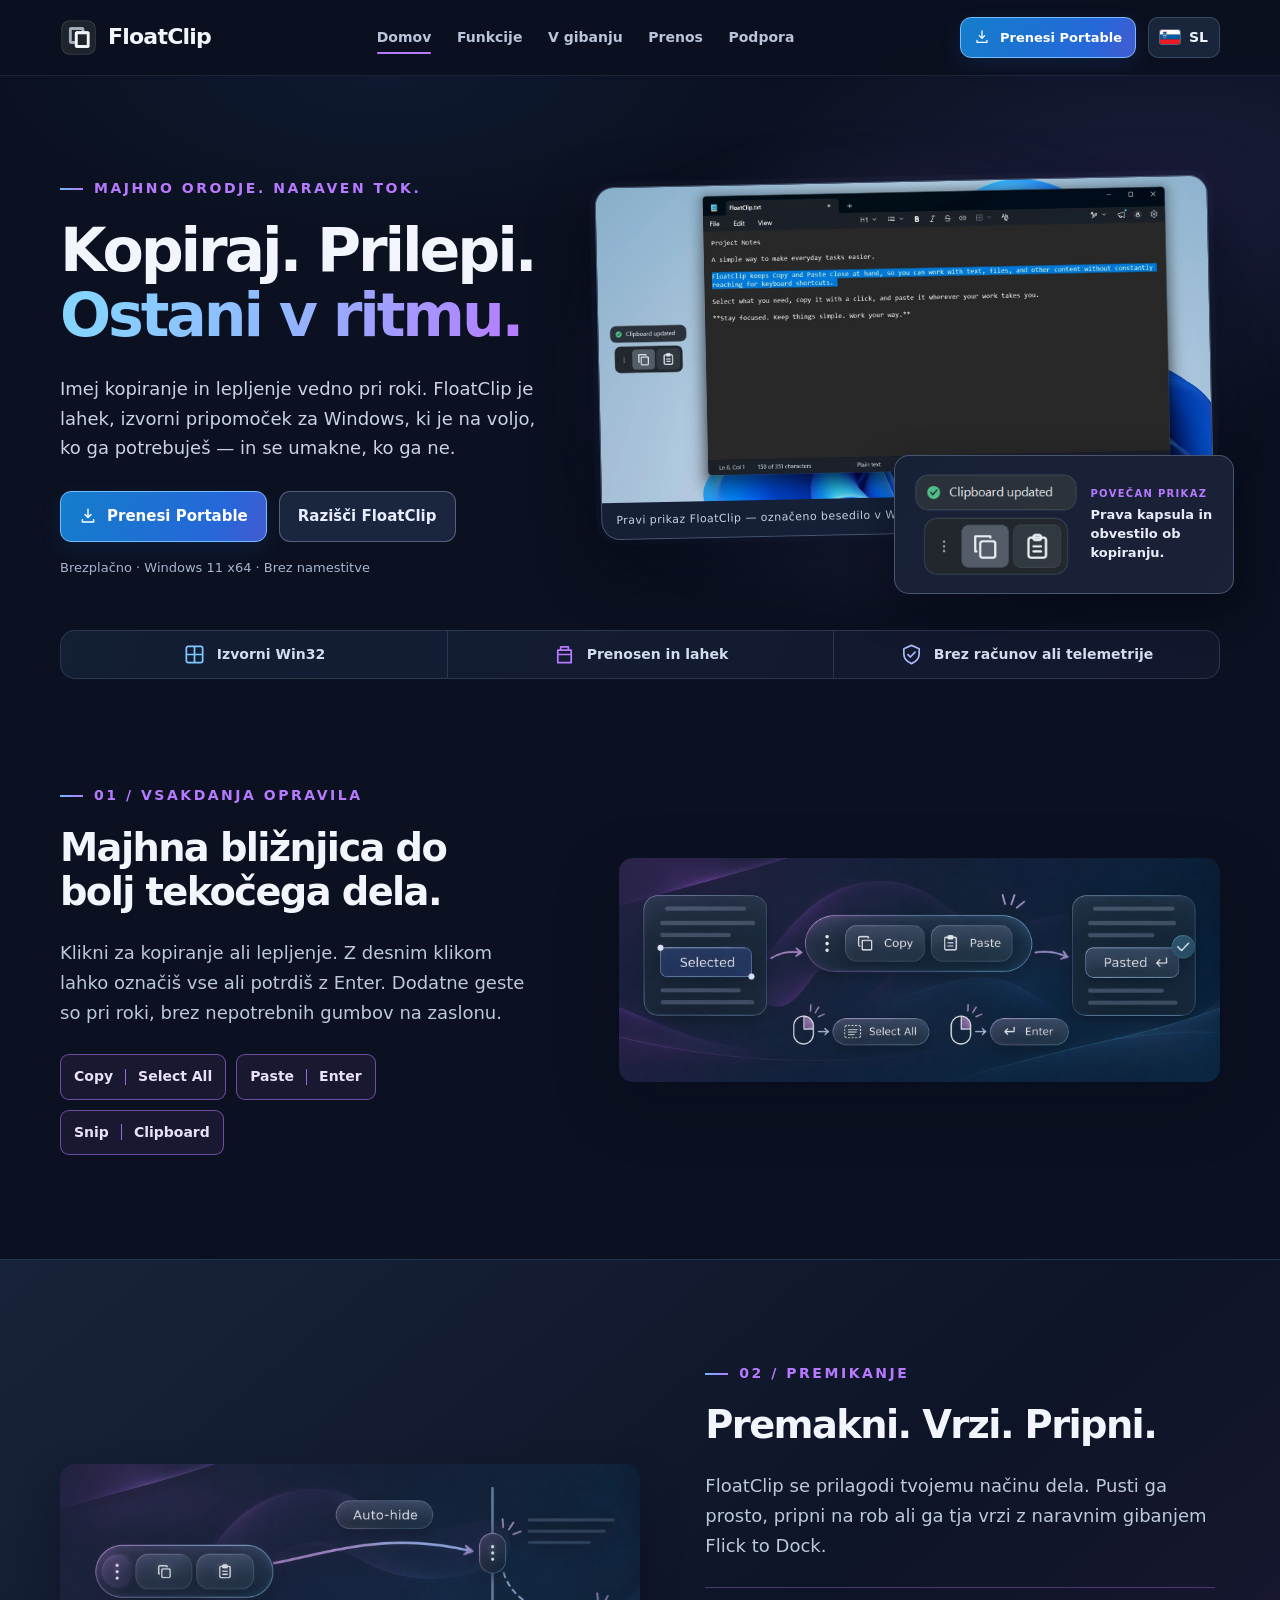
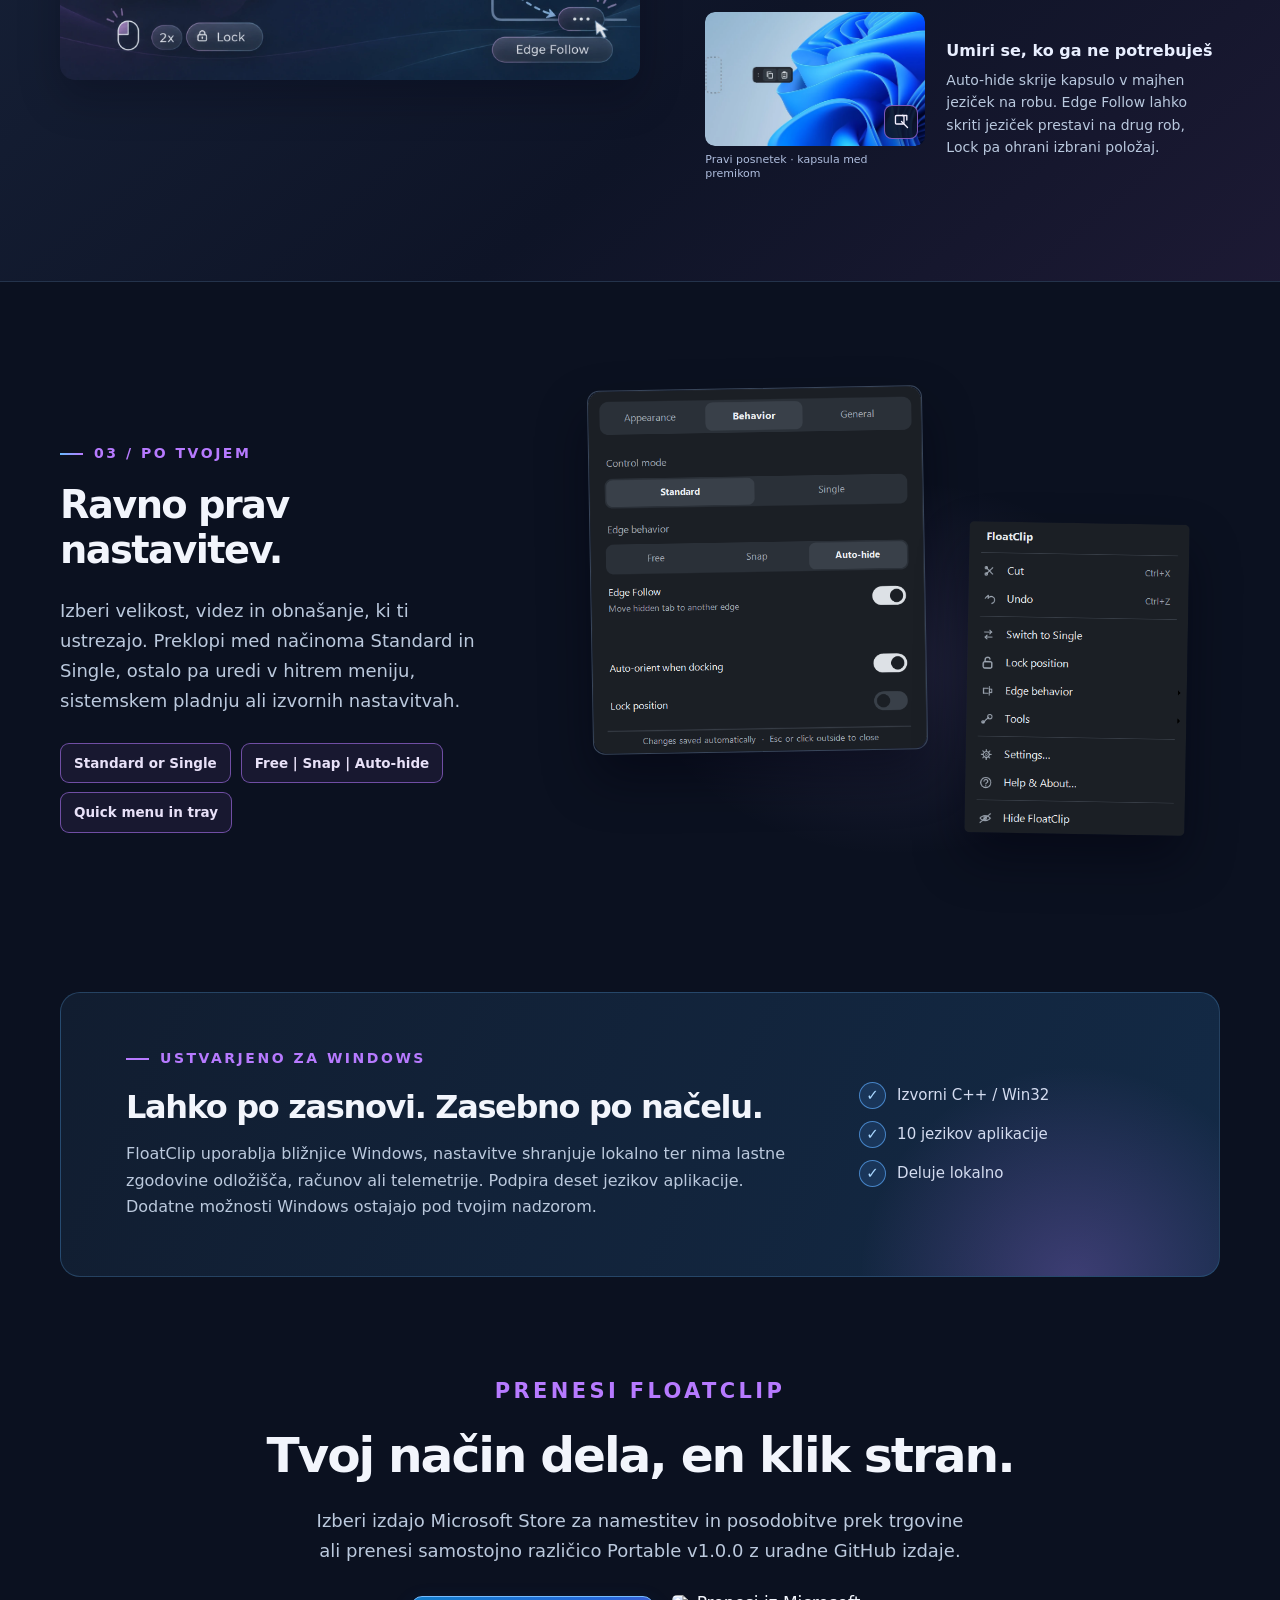
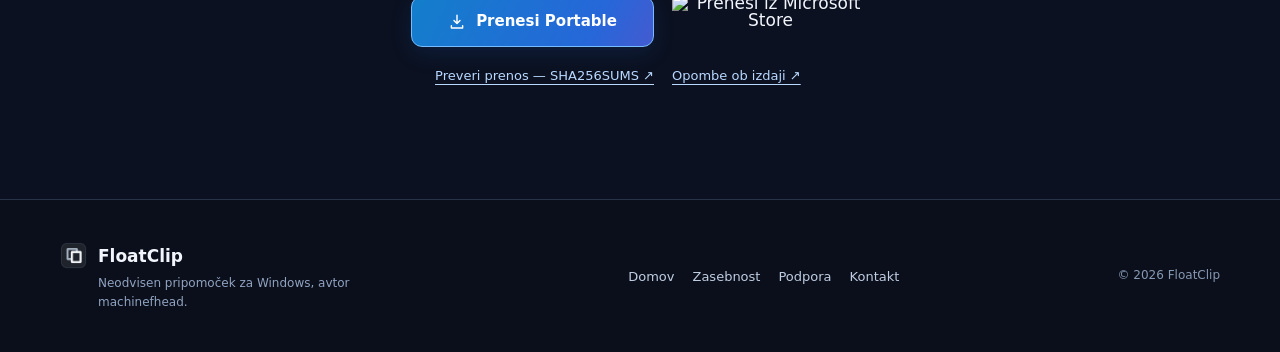
==== commit c552eff5: "fix(site): unify desktop and mobile navigation states" ====
--- a/index-sl.html
+++ b/index-sl.html
@@ -1,4 +1,4 @@
-<!doctype html><html lang="sl"><head><meta charset="utf-8"><meta name="viewport" content="width=device-width,initial-scale=1"><meta name="color-scheme" content="dark"><meta name="theme-color" content="#0b1120"><title>FloatClip — Kopiraj. Prilepi. Ostani v ritmu.</title><meta name="description" content="Imej kopiranje in lepljenje vedno pri roki. FloatClip je lahek, izvorni pripomoček za Windows, ki je na voljo, ko ga potrebuješ — in se umakne, ko ga ne."><link rel="canonical" href="https://machinefhead.github.io/floatclip-site/index-sl.html"><link rel="alternate" hreflang="en" href="https://machinefhead.github.io/floatclip-site/index.html"><link rel="alternate" hreflang="sl" href="https://machinefhead.github.io/floatclip-site/index-sl.html"><link rel="alternate" hreflang="x-default" href="https://machinefhead.github.io/floatclip-site/index.html"><meta property="og:type" content="website"><meta property="og:site_name" content="FloatClip"><meta property="og:title" content="FloatClip — Kopiraj. Prilepi. Ostani v ritmu."><meta property="og:description" content="Imej kopiranje in lepljenje vedno pri roki. FloatClip je lahek, izvorni pripomoček za Windows, ki je na voljo, ko ga potrebuješ — in se umakne, ko ga ne."><meta property="og:url" content="https://machinefhead.github.io/floatclip-site/index-sl.html"><meta property="og:image" content="https://machinefhead.github.io/floatclip-site/assets/og-floatclip.jpg"><meta property="og:locale" content="sl_SI"><meta name="twitter:card" content="summary_large_image"><link rel="icon" href="assets/favicon.ico" sizes="any"><link rel="icon" href="assets/favicon-64.png" type="image/png" sizes="64x64"><link rel="apple-touch-icon" href="assets/apple-touch-icon.png"><link rel="stylesheet" href="styles.css?v=2026-11-11-mobile-nav-v14"></head><body><a class="skip" href="#main">Preskoči na vsebino</a>
+<!doctype html><html lang="sl"><head><meta charset="utf-8"><meta name="viewport" content="width=device-width,initial-scale=1"><meta name="color-scheme" content="dark"><meta name="theme-color" content="#0b1120"><title>FloatClip — Kopiraj. Prilepi. Ostani v ritmu.</title><meta name="description" content="Imej kopiranje in lepljenje vedno pri roki. FloatClip je lahek, izvorni pripomoček za Windows, ki je na voljo, ko ga potrebuješ — in se umakne, ko ga ne."><link rel="canonical" href="https://machinefhead.github.io/floatclip-site/index-sl.html"><link rel="alternate" hreflang="en" href="https://machinefhead.github.io/floatclip-site/index.html"><link rel="alternate" hreflang="sl" href="https://machinefhead.github.io/floatclip-site/index-sl.html"><link rel="alternate" hreflang="x-default" href="https://machinefhead.github.io/floatclip-site/index.html"><meta property="og:type" content="website"><meta property="og:site_name" content="FloatClip"><meta property="og:title" content="FloatClip — Kopiraj. Prilepi. Ostani v ritmu."><meta property="og:description" content="Imej kopiranje in lepljenje vedno pri roki. FloatClip je lahek, izvorni pripomoček za Windows, ki je na voljo, ko ga potrebuješ — in se umakne, ko ga ne."><meta property="og:url" content="https://machinefhead.github.io/floatclip-site/index-sl.html"><meta property="og:image" content="https://machinefhead.github.io/floatclip-site/assets/og-floatclip.jpg"><meta property="og:locale" content="sl_SI"><meta name="twitter:card" content="summary_large_image"><link rel="icon" href="assets/favicon.ico" sizes="any"><link rel="icon" href="assets/favicon-64.png" type="image/png" sizes="64x64"><link rel="apple-touch-icon" href="assets/apple-touch-icon.png"><link rel="stylesheet" href="styles.css?v=2026-11-11-nav-consistency-v16"></head><body><a class="skip" href="#main">Preskoči na vsebino</a>
 <header class="topbar"><div class="shell headbar">
  <a class="brand" href="index-sl.html" aria-label="FloatClip — Domov"><img src="assets/floatclip-icon.png" width="37" height="37" alt=""><span>FloatClip</span></a>
  <nav class="desktop-nav" aria-label="Meni"><a href="index-sl.html" aria-current="page">Domov</a><a href="index-sl.html#features">Funkcije</a><a href="index-sl.html#motion">V gibanju</a><a href="index-sl.html#download">Prenos</a><a href="support-sl.html">Podpora</a></nav>
--- a/styles.css
+++ b/styles.css
@@ -1,7 +1,7 @@
 /* FloatClip Website vNext.3 — B+E+C. Static, local assets, no JS. */
 :root{color-scheme:dark;--bg:#0b1120;--bg2:#101a2a;--panel:#131e30;--panel2:#19263b;--line:rgba(181,199,229,.16);--text:#f2f5fc;--muted:#b8c5d8;--dim:#99acc6;--blue:#69baff;--violet:#b29aff;--max:1160px;font-family:Segoe UI,system-ui,-apple-system,BlinkMacSystemFont,Arial,sans-serif}
 *,*::before,*::after{box-sizing:border-box}html{scroll-behavior:smooth;scroll-padding-top:100px}body{margin:0;background:var(--bg);color:var(--text);font-size:17px;line-height:1.66;-webkit-font-smoothing:antialiased;overflow-x:clip}body::before{content:'';pointer-events:none;position:absolute;inset:0 0 auto;height:900px;background:radial-gradient(ellipse 46% 32% at 91% 21%,rgba(101,82,187,.17),transparent 78%),radial-gradient(ellipse 38% 22% at 30% 8%,rgba(37,96,186,.11),transparent 82%);z-index:-1}img{max-width:100%;height:auto;display:block}a{color:inherit;text-underline-offset:4px}a:hover{color:#fff}a:focus-visible,summary:focus-visible{outline:3px solid #98c7ff;outline-offset:4px;border-radius:5px}.shell{width:min(var(--max),calc(100% - 88px));margin-inline:auto}.skip{position:fixed;top:-130px;left:12px;background:#fff;color:#10203a;padding:12px 18px;z-index:100}.skip:focus{top:12px}
-.topbar{position:sticky;top:0;z-index:40;background:rgba(11,17,32,.93);border-bottom:1px solid rgba(193,201,237,.10);backdrop-filter:blur(16px)}.headbar{display:flex;align-items:center;gap:28px;min-height:75px}.brand{display:inline-flex;align-items:center;gap:11px;font-size:22px;font-weight:770;text-decoration:none;white-space:nowrap;letter-spacing:-.035em}.brand img{object-fit:contain;border-radius:8px}.desktop-nav{display:flex;gap:clamp(12px,2vw,29px);align-items:center;justify-content:center;flex:1}.desktop-nav a{text-decoration:none;font-size:14px;color:#b7c4da;font-weight:630;white-space:nowrap}.desktop-nav a:hover,.desktop-nav a[aria-current=page]{color:#fff}.head-controls{display:flex;align-items:center;gap:12px;margin-left:auto}.header-download{font-size:13px;text-decoration:none;color:#dae9ff;border:1px solid #426aa5;padding:8px 13px;border-radius:10px;white-space:nowrap;background:rgba(39,75,137,.18);font-weight:700}.header-download span{margin-left:6px;color:#9bc6ff}.language-switch{position:relative}.language-switch summary{list-style:none;display:flex;align-items:center;gap:7px;padding:8px 11px;cursor:pointer;border:1px solid rgba(159,188,232,.23);border-radius:10px;background:#18253a;color:#eef3fc;font-size:14px;min-width:81px;font-weight:680}.language-switch summary::-webkit-details-marker{display:none}.language-switch summary::marker{content:''}.language-pop{position:absolute;right:0;top:calc(100% + 10px);min-width:177px;padding:7px;background:#172438;border:1px solid #435b81;border-radius:12px;box-shadow:0 22px 45px #0009}.language-pop a{display:flex;gap:8px;text-decoration:none;font-size:14px;padding:9px;border-radius:7px}.language-pop a:hover,.language-pop a[aria-current=page]{background:#294368}.chevron{margin-left:2px}.mobile-nav{display:none}
+.topbar{position:sticky;top:0;z-index:40;background:rgba(11,17,32,.93);border-bottom:1px solid rgba(193,201,237,.10);backdrop-filter:blur(16px)}.headbar{display:flex;align-items:center;gap:28px;min-height:75px}.brand{display:inline-flex;align-items:center;gap:11px;font-size:22px;font-weight:770;text-decoration:none;white-space:nowrap;letter-spacing:-.035em}.brand img{object-fit:contain;border-radius:8px}.desktop-nav{display:flex;gap:clamp(12px,2vw,29px);align-items:center;justify-content:center;flex:1}.desktop-nav a{text-decoration:none;font-size:14px;color:#b7c4da;font-weight:630;white-space:nowrap}.desktop-nav a:hover{color:#fff}.head-controls{display:flex;align-items:center;gap:12px;margin-left:auto}.header-download{font-size:13px;text-decoration:none;color:#dae9ff;border:1px solid #426aa5;padding:8px 13px;border-radius:10px;white-space:nowrap;background:rgba(39,75,137,.18);font-weight:700}.header-download span{margin-left:6px;color:#9bc6ff}.language-switch{position:relative}.language-switch summary{list-style:none;display:flex;align-items:center;gap:7px;padding:8px 11px;cursor:pointer;border:1px solid rgba(159,188,232,.23);border-radius:10px;background:#18253a;color:#eef3fc;font-size:14px;min-width:81px;font-weight:680}.language-switch summary::-webkit-details-marker{display:none}.language-switch summary::marker{content:''}.language-pop{position:absolute;right:0;top:calc(100% + 10px);min-width:177px;padding:7px;background:#172438;border:1px solid #435b81;border-radius:12px;box-shadow:0 22px 45px #0009}.language-pop a{display:flex;gap:8px;text-decoration:none;font-size:14px;padding:9px;border-radius:7px}.language-pop a:hover,.language-pop a[aria-current=page]{background:#294368}.chevron{margin-left:2px}.mobile-nav{display:none}
 .eyebrow{font-size:14px;font-weight:800;letter-spacing:.18em;line-height:1.45;color:#aecdff;margin:0 0 20px}.eyebrow::before{content:'';display:inline-block;width:23px;height:2px;background:linear-gradient(90deg,#65c5ff,#b799ff);vertical-align:middle;margin-right:11px}.hero{display:grid;grid-template-columns:minmax(0,.89fr) minmax(0,1.11fr);align-items:center;gap:40px;padding-top:82px;padding-bottom:69px;min-height:625px}.hero-copy{position:relative;z-index:2}.hero h1{font-size:clamp(46px,4.7vw,72px);line-height:1.08;letter-spacing:-.052em;margin:0 0 26px;font-weight:780}.gradient-type{background:linear-gradient(110deg,#83d6ff 4%,#84afff 49%,#c49aff 96%);color:transparent;background-clip:text;-webkit-background-clip:text}.hero-lede{color:#c8d3e4;font-size:18px;line-height:1.65;margin:0 0 28px;max-width:510px}.hero-actions{display:flex;flex-wrap:wrap;align-items:center;gap:12px;margin:0 0 15px}.button{min-height:49px;display:inline-flex;align-items:center;justify-content:center;gap:12px;text-decoration:none;font-size:15px;font-weight:750;border-radius:11px;padding:12px 18px;white-space:nowrap;transition:background-color .2s ease,transform .2s ease,border-color .2s ease}.button:hover{transform:translateY(-2px)}.button-primary{color:white!important;background:linear-gradient(115deg,#137ecb 0%,#2667d9 75%,#624fc7 125%);border:1px solid #76bcff;box-shadow:0 7px 22px rgba(32,104,222,.14)}.button-secondary{border:1px solid #5e668a;background:#1a263d;color:#e7edff!important}.button-secondary:hover{border-color:#b4a0ff;background:#242f4b}.release-hint{color:#a6b6d0;font-size:13px;margin:0}.hero-visual{position:relative;min-width:0;padding:23px 9px 64px 0}.hero-halo{position:absolute;inset:5% 0 5% 4%;border-radius:42%;background:radial-gradient(ellipse at 49% 51%,rgba(66,125,234,.24),rgba(139,75,203,.13) 47%,transparent 70%);filter:blur(38px);pointer-events:none}.hero-scene{position:relative;margin:0;overflow:hidden;border-radius:19px;border:1px solid rgba(159,180,223,.3);background:#222f43;box-shadow:0 22px 60px #0208159e,0 0 0 5px rgba(130,147,211,.045);transform:rotate(-1.2deg)}.hero-scene img{width:100%;aspect-ratio:1.94;object-fit:cover}.hero-scene figcaption{font-size:11px;padding:9px 14px;color:#c8d0df;letter-spacing:.04em;background:#152036}.hero-zoom{position:absolute;right:-14px;bottom:4px;display:flex;align-items:center;gap:8px;width:340px;min-height:139px;padding:12px 15px;border-radius:15px;border:1px solid rgba(168,141,248,.58);background:linear-gradient(120deg,rgba(21,29,51,.98),rgba(34,29,67,.97));box-shadow:0 16px 45px #030712ad}.hero-zoom img{width:168px;max-width:57%;flex:0 0 auto}.hero-zoom div{display:flex;flex-direction:column;gap:3px}.hero-zoom span{font-size:10px;font-weight:800;letter-spacing:.13em;color:#c4aaff}.hero-zoom strong{font-size:13px;line-height:1.45;color:#e9edfa;font-weight:620}
 .proof-strip{display:grid;grid-template-columns:repeat(3,1fr);border:1px solid var(--line);border-radius:15px;background:linear-gradient(110deg,rgba(28,47,76,.47),rgba(25,29,55,.57));margin-top:12px;margin-bottom:30px;overflow:hidden}.proof-strip>div{text-align:center;padding:20px 16px;color:#d2ddef;font-size:14px;font-weight:720}.proof-strip>div+div{border-left:1px solid var(--line)}
 .section{padding-top:106px;padding-bottom:104px}.section h2,.motion-copy h2,.quiet-section h2,.download-section h2{font-size:clamp(32px,3vw,46px);line-height:1.16;letter-spacing:-.042em;font-weight:760;margin:0 0 23px}.section p:not(.eyebrow),.motion-copy>p:not(.eyebrow),.quiet-section p:not(.eyebrow),.download-section>p:not(.eyebrow){color:#bbc9dd;font-size:18px;line-height:1.68;margin:0 0 26px}.feature-section{display:grid;grid-template-columns:minmax(0,.9fr) minmax(0,1.1fr);gap:68px;align-items:center}.section-intro{max-width:470px}.feature-tags{display:flex;flex-wrap:wrap;gap:9px}.feature-tags span{font-size:13px;color:#d7ddf0;border:1px solid rgba(166,166,239,.22);padding:8px 11px;background:rgba(79,69,129,.15);border-radius:8px}.illustration-card{margin:0;padding:20px 20px 12px;border:1px solid rgba(145,145,221,.23);border-radius:18px;background:linear-gradient(140deg,#182440,#172037);box-shadow:0 16px 44px #03081669}.illustration-card img{border-radius:12px;width:100%}.illustration-card figcaption{color:#99b2d4;font-size:12px;padding-top:12px;text-align:right}
@@ -204,7 +204,7 @@
 body:has(#motion:target) .desktop-nav a[href$="#motion"],
 body:has(#download:target) .desktop-nav a[href$="#download"]{
   text-decoration:underline;text-decoration-color:var(--violet);
-  text-decoration-thickness:2px;text-underline-offset:8px;color:#fff
+  text-decoration-thickness:2px;text-underline-offset:8px
 }
 /* Native, closable full-size Movement artwork. Click outside, Esc, or Close. */
 .motion-zoom-trigger{position:relative;display:block;width:100%;border:0;padding:0;margin:0;
@@ -483,3 +483,15 @@
     color:var(--violet)!important;
   }
 }
+
+
+/* v15 — reinforce the selected Support link only in the mobile navigation.
+   Support/Podpora remains underlined on its destination page, while its text
+   follows exactly the existing v14 neutral / mouse-hover color behavior.
+   This does not change Home, hash links or desktop navigation. */
+@media(max-width:780px){
+  .mobile-nav a[href="support.html"][aria-current="page"]::after,
+  .mobile-nav a[href="support-sl.html"][aria-current="page"]::after{
+    transform:scaleX(1)!important;
+  }
+}
